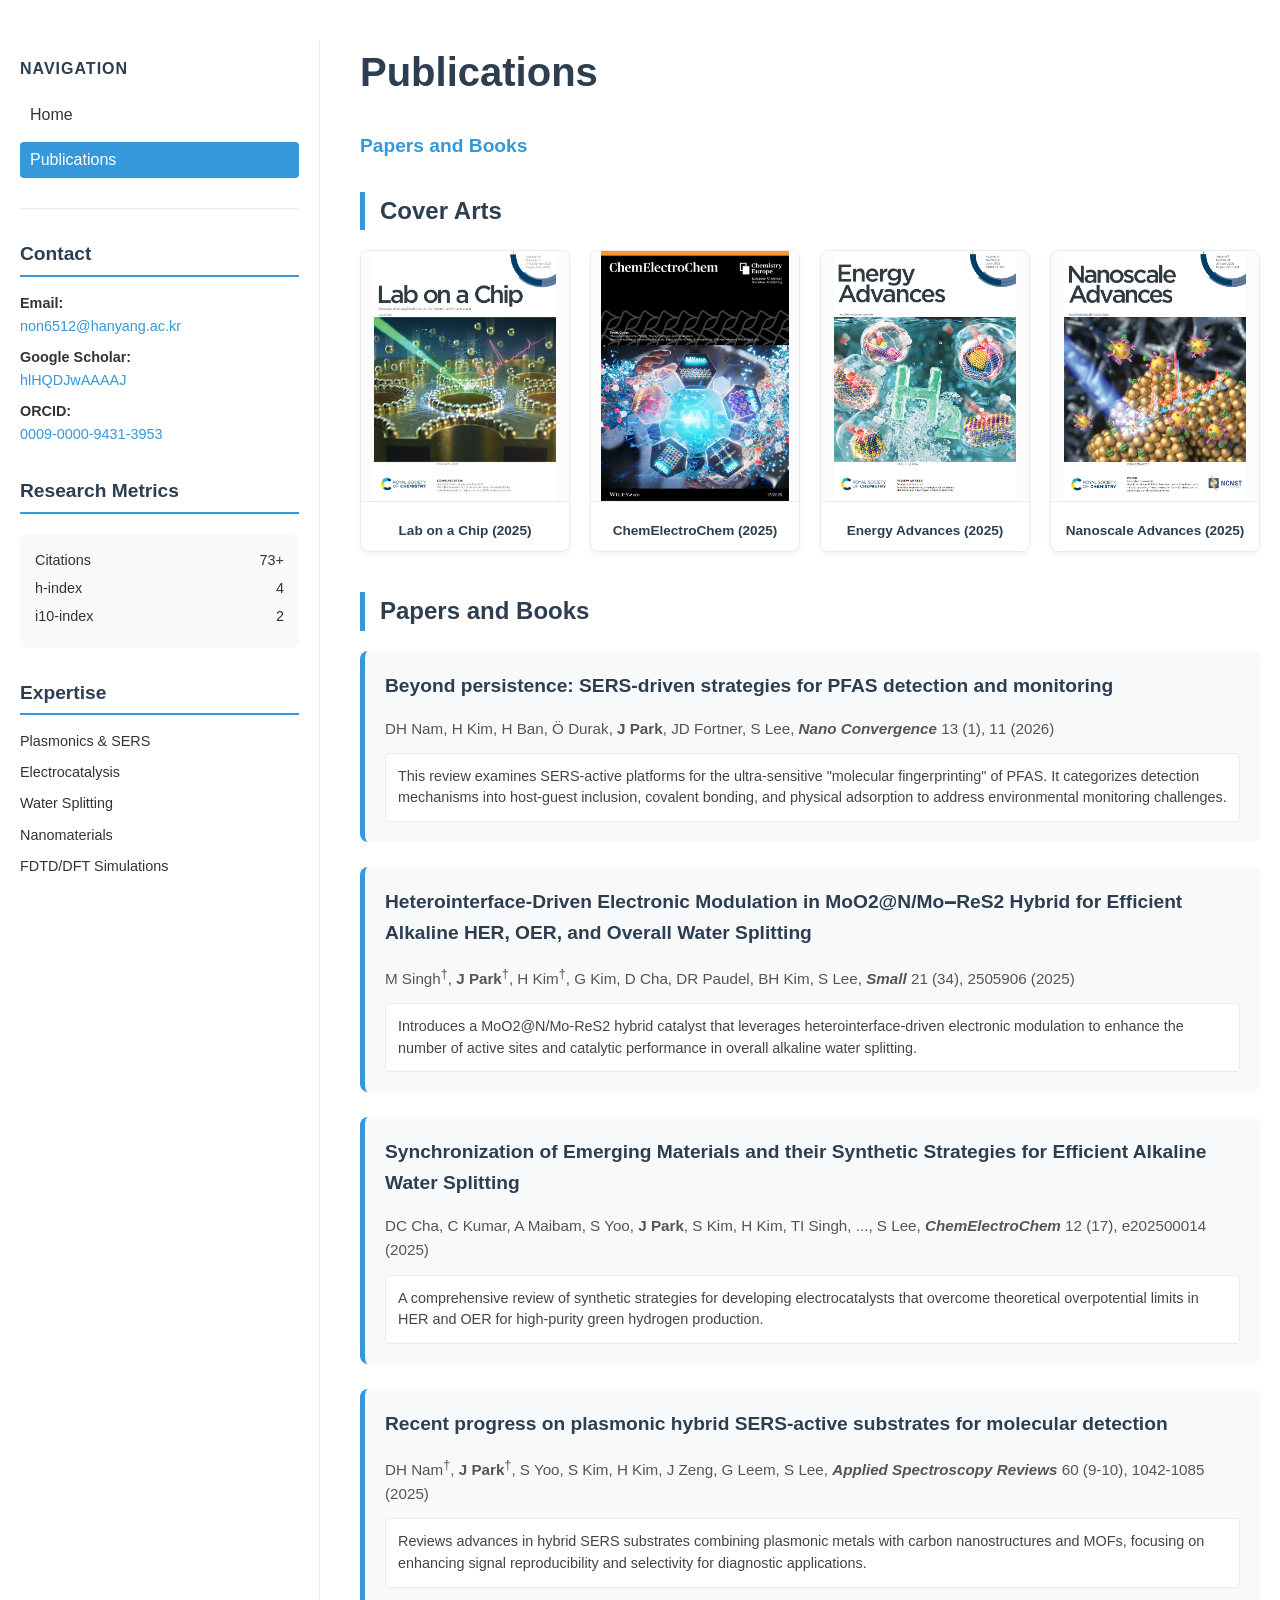
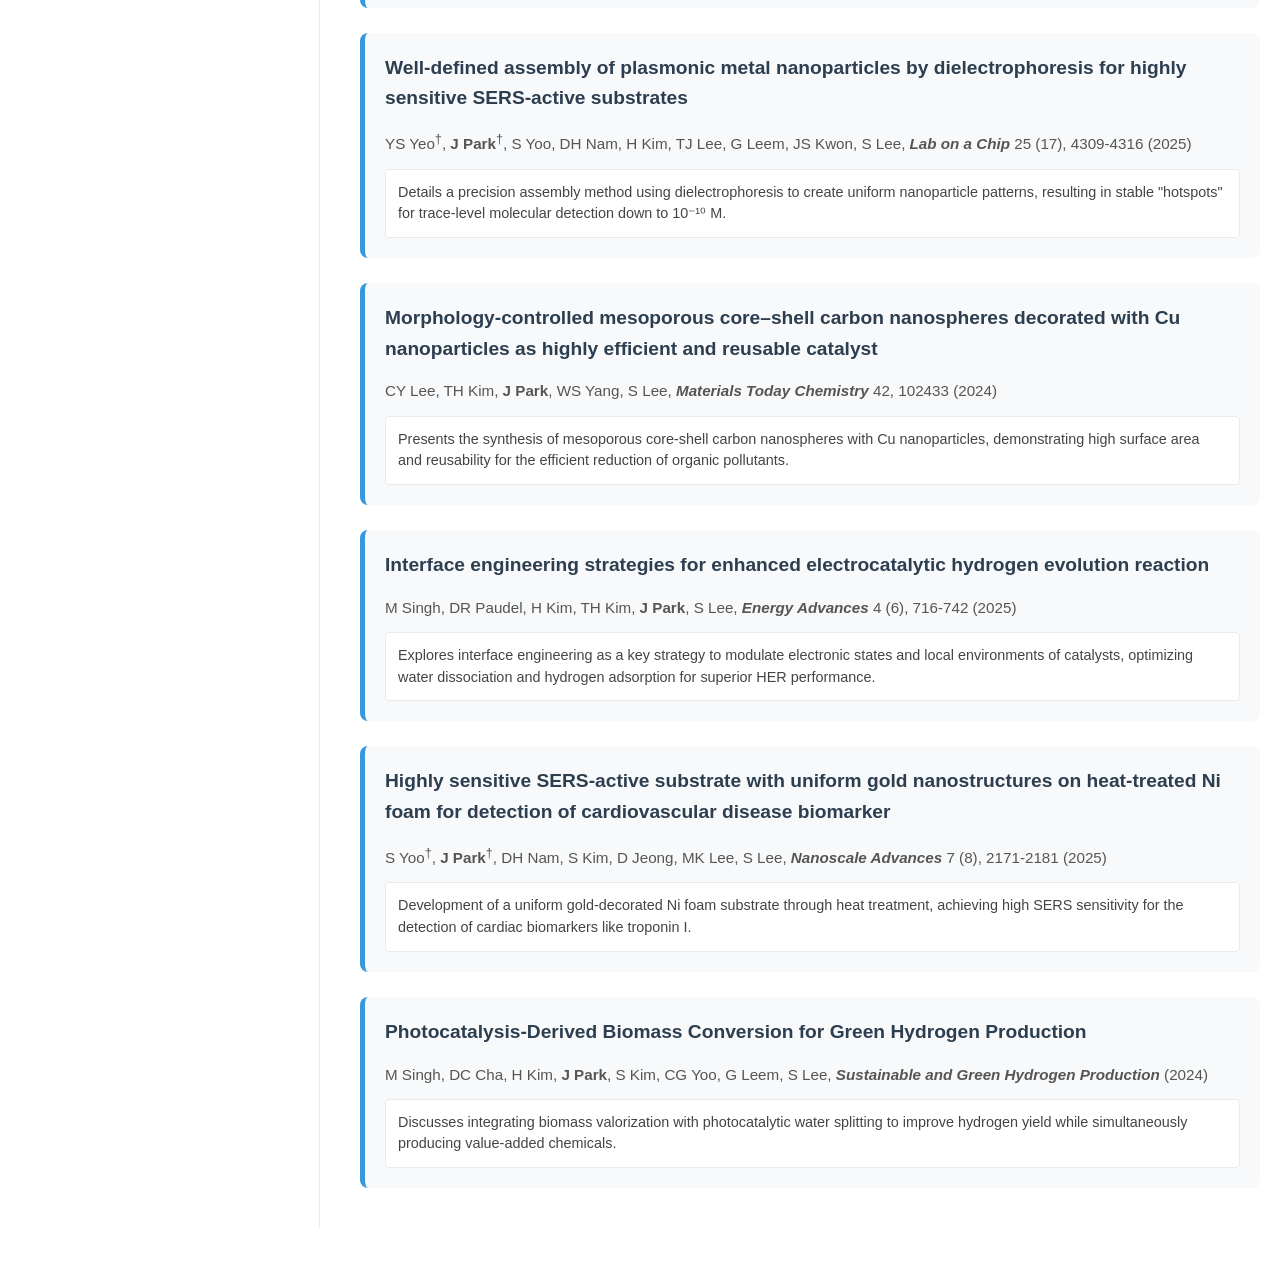
==== publications.html @ aabcbcde "Update CV: Responsive layout and academic profile buttons" ====
<!DOCTYPE html>
<html lang="en">
<head>
    <meta charset="UTF-8">
    <meta name="viewport" content="width=device-width, initial-scale=1.0">
    <title>Publications | Jaejun Park</title>
    <link rel="stylesheet" href="style.css">
</head>
<body>
    <div class="container" style="max-width: 100%; height: auto; overflow: visible;">
        <!-- Sidebar -->
        <aside class="sidebar">
            <nav class="nav-menu">
                <h3>Navigation</h3>
                <ul>
                    <li><a href="./index.html">Home</a></li>
                    <li><a href="./publications.html" class="active">Publications</a></li>
                </ul>
            </nav>

            <div class="contact-info">
                <h3>Contact</h3>
                <p><strong>Email:</strong><br><a href="mailto:non6512@hanyang.ac.kr">non6512@hanyang.ac.kr</a></p>
                <p><strong>Google Scholar:</strong><br><a href="https://scholar.google.com/citations?user=hlHQDJwAAAAJ" target="_blank">hlHQDJwAAAAJ</a></p>
                <p><strong>ORCID:</strong><br><a href="https://orcid.org/0009-0000-9431-3953" target="_blank">0009-0000-9431-3953</a></p>
            </div>

            <div class="contact-info">
                <h3>Research Metrics</h3>
                <div class="metrics">
                    <div class="metric-item"><span>Citations</span> <span>73+</span></div>
                    <div class="metric-item"><span>h-index</span> <span>4</span></div>
                    <div class="metric-item"><span>i10-index</span> <span>2</span></div>
                </div>
            </div>

            <div class="contact-info">
                <h3>Expertise</h3>
                <p>Plasmonics & SERS</p>
                <p>Electrocatalysis</p>
                <p>Water Splitting</p>
                <p>Nanomaterials</p>
                <p>FDTD/DFT Simulations</p>
            </div>
        </aside>

        <!-- Main Content -->
        <main class="main-content">
            <header>
                <h1>Publications</h1>
                <p class="subtitle">Papers and Books</p>
            </header>

            <section class="section">
                <h2>Cover Arts</h2>
                <div class="publication-gallery">
                    <div class="gallery-item">
                        <img src="images/LoC.png" alt="Lab on a Chip Cover">
                        <p>Lab on a Chip (2025)</p>
                    </div>
                    <div class="gallery-item">
                        <img src="images/CEC.png" alt="ChemElectroChem Cover">
                        <p>ChemElectroChem (2025)</p>
                    </div>
                    <div class="gallery-item">
                        <img src="images/EA.png" alt="Energy Advances Cover">
                        <p>Energy Advances (2025)</p>
                    </div>
                    <div class="gallery-item">
                        <img src="images/NA.png" alt="Nanoscale Advances Cover">
                        <p>Nanoscale Advances (2025)</p>
                    </div>
                </div>
            </section>

            <section class="section">
                <h2>Papers and Books</h2>
                <div class="publication-item">
                    <h3><a href="https://doi.org/10.1186/s40580-026-00538-0" target="_blank">Beyond persistence: SERS-driven strategies for PFAS detection and monitoring</a></h3>
                    <p class="pub-meta">DH Nam, H Kim, H Ban, Ö Durak, <strong>J Park</strong>, JD Fortner, S Lee, <strong><em>Nano Convergence</em></strong> 13 (1), 11 (2026)</p>
                    <div class="pub-summary">
                        This review examines SERS-active platforms for the ultra-sensitive "molecular fingerprinting" of PFAS. It categorizes detection mechanisms into host-guest inclusion, covalent bonding, and physical adsorption to address environmental monitoring challenges.
                    </div>
                </div>

                <div class="publication-item">
                    <h3><a href="https://doi.org/10.1002/smll.202505906" target="_blank">Heterointerface‐Driven Electronic Modulation in MoO2@N/Mo‒ReS2 Hybrid for Efficient Alkaline HER, OER, and Overall Water Splitting</a></h3>
                    <p class="pub-meta">M Singh<sup>†</sup>, <strong>J Park</strong><sup>†</sup>, H Kim<sup>†</sup>, G Kim, D Cha, DR Paudel, BH Kim, S Lee, <strong><em>Small</em></strong> 21 (34), 2505906 (2025)</p>
                    <div class="pub-summary">
                        Introduces a MoO2@N/Mo-ReS2 hybrid catalyst that leverages heterointerface-driven electronic modulation to enhance the number of active sites and catalytic performance in overall alkaline water splitting.
                    </div>
                </div>

                <div class="publication-item">
                    <h3><a href="https://doi.org/10.1002/celc.202500014" target="_blank">Synchronization of Emerging Materials and their Synthetic Strategies for Efficient Alkaline Water Splitting</a></h3>
                    <p class="pub-meta">DC Cha, C Kumar, A Maibam, S Yoo, <strong>J Park</strong>, S Kim, H Kim, TI Singh, ..., S Lee, <strong><em>ChemElectroChem</em></strong> 12 (17), e202500014 (2025)</p>
                    <div class="pub-summary">
                        A comprehensive review of synthetic strategies for developing electrocatalysts that overcome theoretical overpotential limits in HER and OER for high-purity green hydrogen production.
                    </div>
                </div>

                <div class="publication-item">
                    <h3><a href="https://doi.org/10.1080/05704928.2025.2502677" target="_blank">Recent progress on plasmonic hybrid SERS-active substrates for molecular detection</a></h3>
                    <p class="pub-meta">DH Nam<sup>†</sup>, <strong>J Park</strong><sup>†</sup>, S Yoo, S Kim, H Kim, J Zeng, G Leem, S Lee, <strong><em>Applied Spectroscopy Reviews</em></strong> 60 (9-10), 1042-1085 (2025)</p>
                    <div class="pub-summary">
                        Reviews advances in hybrid SERS substrates combining plasmonic metals with carbon nanostructures and MOFs, focusing on enhancing signal reproducibility and selectivity for diagnostic applications.
                    </div>
                </div>

                <div class="publication-item">
                    <h3><a href="https://doi.org/10.1039/D5LC00238A" target="_blank">Well-defined assembly of plasmonic metal nanoparticles by dielectrophoresis for highly sensitive SERS-active substrates</a></h3>
                    <p class="pub-meta">YS Yeo<sup>†</sup>, <strong>J Park</strong><sup>†</sup>, S Yoo, DH Nam, H Kim, TJ Lee, G Leem, JS Kwon, S Lee, <strong><em>Lab on a Chip</em></strong> 25 (17), 4309-4316 (2025)</p>
                    <div class="pub-summary">
                        Details a precision assembly method using dielectrophoresis to create uniform nanoparticle patterns, resulting in stable "hotspots" for trace-level molecular detection down to 10⁻¹⁰ M.
                    </div>
                </div>

                <div class="publication-item">
                    <h3><a href="https://doi.org/10.1016/j.mtchem.2024.102433" target="_blank">Morphology-controlled mesoporous core–shell carbon nanospheres decorated with Cu nanoparticles as highly efficient and reusable catalyst</a></h3>
                    <p class="pub-meta">CY Lee, TH Kim, <strong>J Park</strong>, WS Yang, S Lee, <strong><em>Materials Today Chemistry</em></strong> 42, 102433 (2024)</p>
                    <div class="pub-summary">
                        Presents the synthesis of mesoporous core-shell carbon nanospheres with Cu nanoparticles, demonstrating high surface area and reusability for the efficient reduction of organic pollutants.
                    </div>
                </div>

                <div class="publication-item">
                    <h3><a href="https://doi.org/10.1039/D5YA00022J" target="_blank">Interface engineering strategies for enhanced electrocatalytic hydrogen evolution reaction</a></h3>
                    <p class="pub-meta">M Singh, DR Paudel, H Kim, TH Kim, <strong>J Park</strong>, S Lee, <strong><em>Energy Advances</em></strong> 4 (6), 716-742 (2025)</p>
                    <div class="pub-summary">
                        Explores interface engineering as a key strategy to modulate electronic states and local environments of catalysts, optimizing water dissociation and hydrogen adsorption for superior HER performance.
                    </div>
                </div>

                <div class="publication-item">
                    <h3><a href="https://doi.org/10.1039/D5NA00052A" target="_blank">Highly sensitive SERS-active substrate with uniform gold nanostructures on heat-treated Ni foam for detection of cardiovascular disease biomarker</a></h3>
                    <p class="pub-meta">S Yoo<sup>†</sup>, <strong>J Park</strong><sup>†</sup>, DH Nam, S Kim, D Jeong, MK Lee, S Lee, <strong><em>Nanoscale Advances</em></strong> 7 (8), 2171-2181 (2025)</p>
                    <div class="pub-summary">
                        Development of a uniform gold-decorated Ni foam substrate through heat treatment, achieving high SERS sensitivity for the detection of cardiac biomarkers like troponin I.
                    </div>
                </div>

                <div class="publication-item">
                    <h3><a href="https://pubs.acs.org/doi/10.1021/bk-2024-1468.ch003" target="_blank">Photocatalysis-Derived Biomass Conversion for Green Hydrogen Production</a></h3>
                    <p class="pub-meta">M Singh, DC Cha, H Kim, <strong>J Park</strong>, S Kim, CG Yoo, G Leem, S Lee, <strong><em>Sustainable and Green Hydrogen Production</em></strong> (2024)</p>
                    <div class="pub-summary">
                        Discusses integrating biomass valorization with photocatalytic water splitting to improve hydrogen yield while simultaneously producing value-added chemicals.
                    </div>
                </div>
            </section>
        </main>
    </div>
</body>
</html>
---- style.css ----
:root {
    --primary-color: #2c3e50;
    --accent-color: #3498db;
    --text-color: #333;
    --light-bg: #f8f9fa;
    --border-color: #e9ecef;
}

body {
    font-family: 'Segoe UI', Tahoma, Geneva, Verdana, sans-serif;
    line-height: 1.6;
    color: var(--text-color);
    margin: 0;
    padding: 0;
    background-color: #fff;
}

.container {
    max-width: 100%;
    height: auto;
    overflow: visible;
    margin: 0 auto;
    padding: 40px 20px;
    display: grid;
    grid-template-columns: 300px 1fr;
    gap: 40px;
}

/* Academic Profile Buttons */
.profile-buttons {
    display: flex;
    gap: 15px;
    margin: 20px 0;
    flex-wrap: wrap;
}

.profile-btn {
    display: inline-flex;
    align-items: center;
    padding: 10px 20px;
    border-radius: 5px;
    text-decoration: none;
    font-weight: 600;
    font-size: 0.95rem;
    transition: all 0.3s ease;
    border: 1px solid var(--border-color);
}

.profile-btn.scholar {
    background-color: #4285f4;
    color: white;
    border: none;
}

.profile-btn.orcid {
    background-color: #a6ce39;
    color: white;
    border: none;
}

.profile-btn.researchgate {
    background-color: #00ccbb;
    color: white;
    border: none;
}

.profile-btn:hover {
    transform: translateY(-2px);
    box-shadow: 0 4px 8px rgba(0,0,0,0.1);
    opacity: 0.9;
}

/* Sidebar */
.sidebar {
    border-right: 1px solid var(--border-color);
    padding-right: 20px;
}

.profile-pic {
    width: 200px;
    height: 200px;
    background-color: var(--light-bg);
    border-radius: 50%;
    margin: 0 auto 20px;
    display: flex;
    align-items: center;
    justify-content: center;
    border: 3px solid var(--accent-color);
    color: #ccc;
    font-size: 14px;
    overflow: hidden;
}

.profile-pic img {
    width: 100%;
    height: 100%;
    object-fit: cover;
}

.contact-info {
    margin-bottom: 30px;
}

.contact-info h3 {
    font-size: 1.2rem;
    color: var(--primary-color);
    border-bottom: 2px solid var(--accent-color);
    padding-bottom: 5px;
    margin-bottom: 15px;
}

.contact-info p {
    font-size: 0.9rem;
    margin: 8px 0;
    word-break: break-all;
}

.contact-info a {
    color: var(--accent-color);
    text-decoration: none;
}

.contact-info a:hover {
    text-decoration: underline;
}

.metrics {
    background: var(--light-bg);
    padding: 15px;
    border-radius: 8px;
    margin-top: 20px;
}

.metrics h4 {
    margin: 0 0 10px;
    font-size: 1rem;
}

.metric-item {
    display: flex;
    justify-content: space-between;
    margin-bottom: 5px;
    font-size: 0.9rem;
}

/* Main Content */
.main-content h1 {
    font-size: 2.5rem;
    color: var(--primary-color);
    margin-top: 0;
}

.subtitle {
    font-size: 1.2rem;
    color: var(--accent-color);
    font-weight: 600;
    margin-bottom: 30px;
}

.section {
    margin-bottom: 40px;
}

.section h2 {
    font-size: 1.5rem;
    color: var(--primary-color);
    border-left: 5px solid var(--accent-color);
    padding-left: 15px;
    margin-bottom: 20px;
}

.entry {
    margin-bottom: 20px;
}

.entry-header {
    display: flex;
    justify-content: space-between;
    font-weight: 600;
}

.entry-sub {
    font-style: italic;
    color: #666;
    margin-bottom: 5px;
}

.publications ol {
    padding-left: 20px;
}

.publications li {
    margin-bottom: 15px;
}

.paper-title {
    font-weight: 600;
    display: block;
}

.paper-meta {
    font-size: 0.9rem;
    color: #666;
}

/* Navigation Menu */
.nav-menu {
    margin-bottom: 30px;
    border-bottom: 1px solid var(--border-color);
    padding-bottom: 20px;
}

.nav-menu h3 {
    font-size: 1rem;
    color: var(--primary-color);
    text-transform: uppercase;
    letter-spacing: 1px;
    margin-bottom: 15px;
}

.nav-menu ul {
    list-style: none;
    padding: 0;
    margin: 0;
}

.nav-menu li {
    margin-bottom: 10px;
}

.nav-menu a {
    text-decoration: none;
    color: var(--text-color);
    font-weight: 500;
    display: block;
    padding: 5px 10px;
    border-radius: 4px;
    transition: background 0.3s;
}

.nav-menu a:hover, .nav-menu a.active {
    background: var(--accent-color);
    color: #fff;
}

/* Publication Details */
.publication-item {
    background: var(--light-bg);
    padding: 20px;
    border-radius: 8px;
    margin-bottom: 25px;
    border-left: 5px solid var(--accent-color);
}

.publication-item h3 {
    margin: 0 0 10px;
    font-size: 1.2rem;
}

.publication-item a {
    color: var(--primary-color);
    text-decoration: none;
}

.publication-item a:hover {
    color: var(--accent-color);
    text-decoration: underline;
}

.pub-meta {
    font-size: 0.95rem;
    color: #555;
    margin-bottom: 12px;
}

.pub-summary {
    font-size: 0.9rem;
    color: #444;
    line-height: 1.5;
    background: #fff;
    padding: 12px;
    border-radius: 4px;
    border: 1px solid var(--border-color);
}

/* Publication Gallery */
.publication-gallery {
    display: grid;
    grid-template-columns: repeat(auto-fit, minmax(200px, 1fr));
    gap: 20px;
    margin-bottom: 40px;
}

.gallery-item {
    background: #fff;
    border: 1px solid var(--border-color);
    border-radius: 8px;
    overflow: hidden;
    box-shadow: 0 2px 5px rgba(0,0,0,0.05);
    transition: transform 0.3s;
}

.gallery-item:hover {
    transform: translateY(-5px);
}

.gallery-item img {
    width: 100%;
    height: 250px;
    object-fit: contain;
    background: #fcfcfc;
    border-bottom: 1px solid var(--border-color);
}

.gallery-item p {
    padding: 10px;
    margin: 0;
    font-size: 0.85rem;
    text-align: center;
    font-weight: 600;
    color: var(--primary-color);
}

/* Refined Publication Entry for Home */
.pub-entry {
    margin-bottom: 25px;
    padding-bottom: 15px;
    border-bottom: 1px border var(--light-bg);
}

.pub-title {
    font-weight: 700;
    color: var(--primary-color);
    display: block;
    margin-bottom: 5px;
    font-size: 1.05rem;
}

.pub-authors {
    font-size: 0.95rem;
    color: #555;
    margin-bottom: 3px;
    display: block;
}

.pub-journal {
    font-size: 0.9rem;
    color: var(--accent-color);
    font-style: italic;
}

@media (max-width: 768px) {
    .container {
        grid-template-columns: 1fr;
    }
    .sidebar {
        border-right: none;
        padding-right: 0;
    }
}
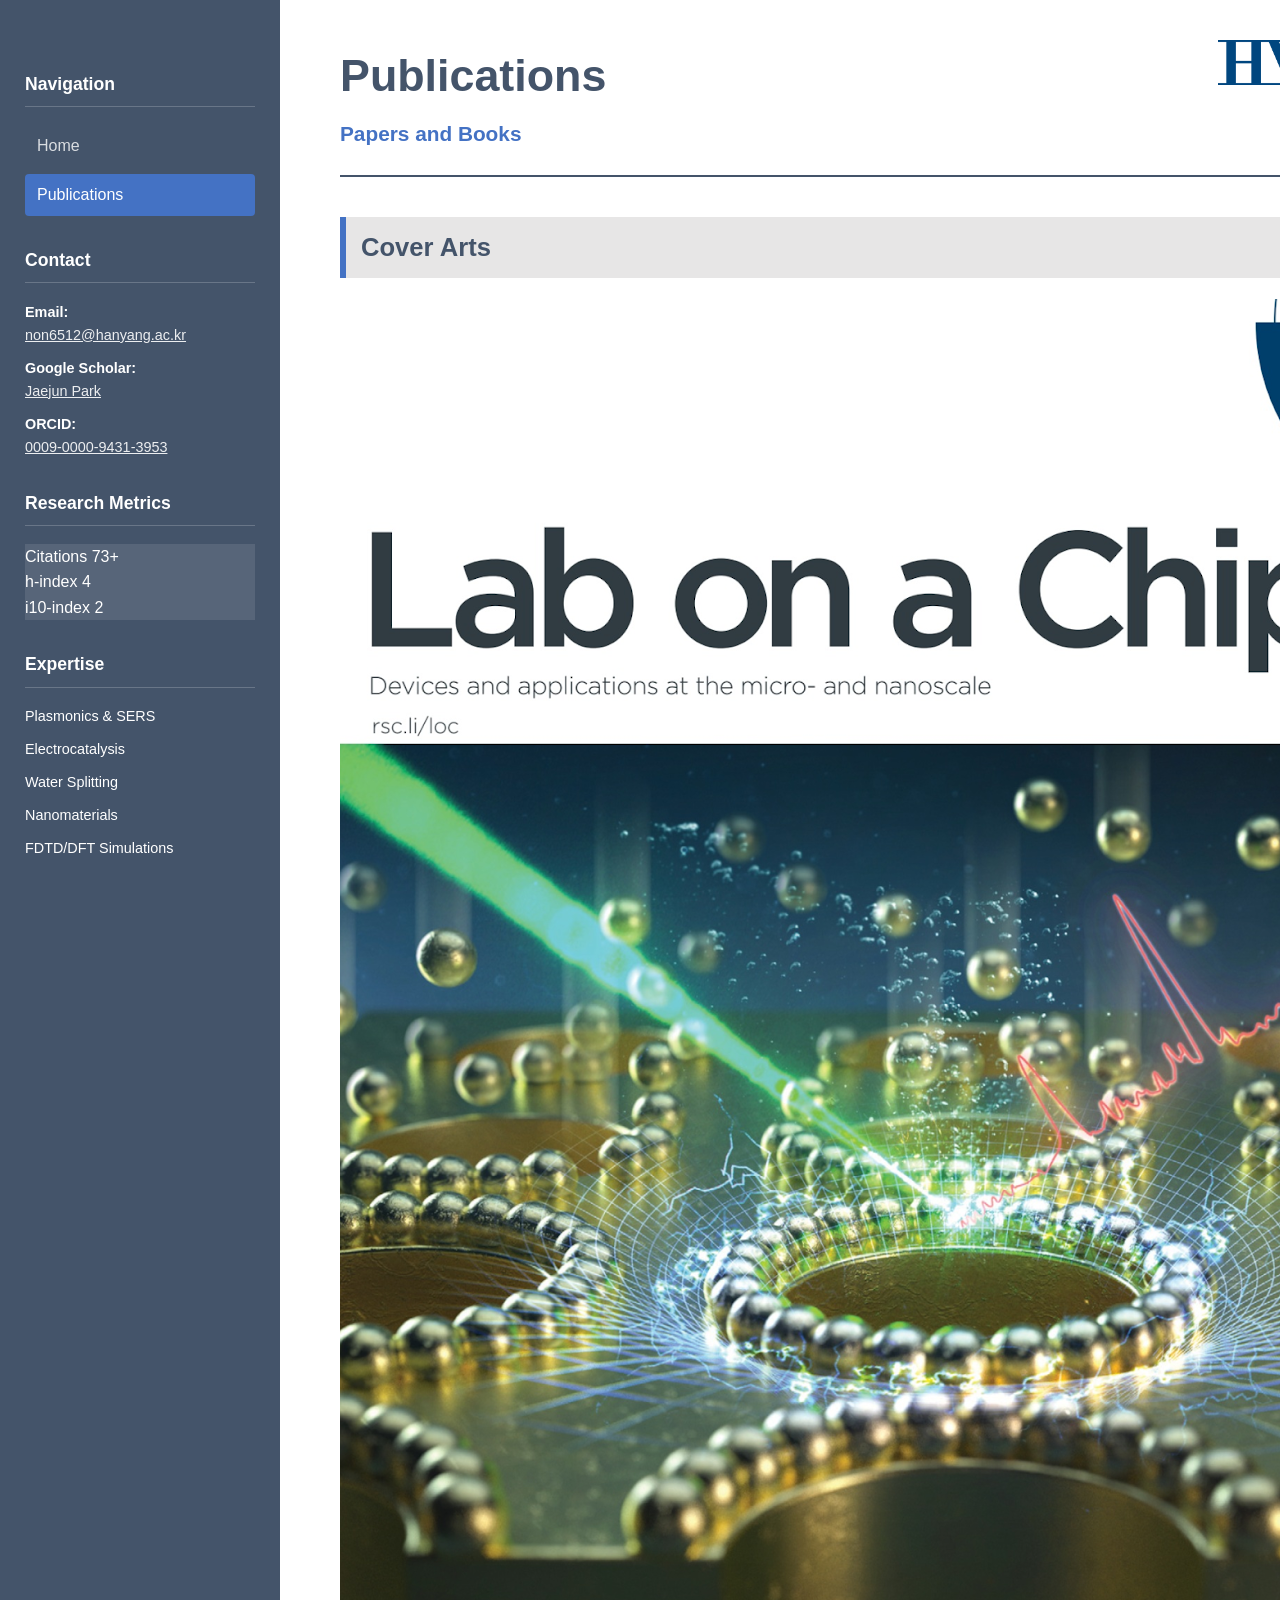
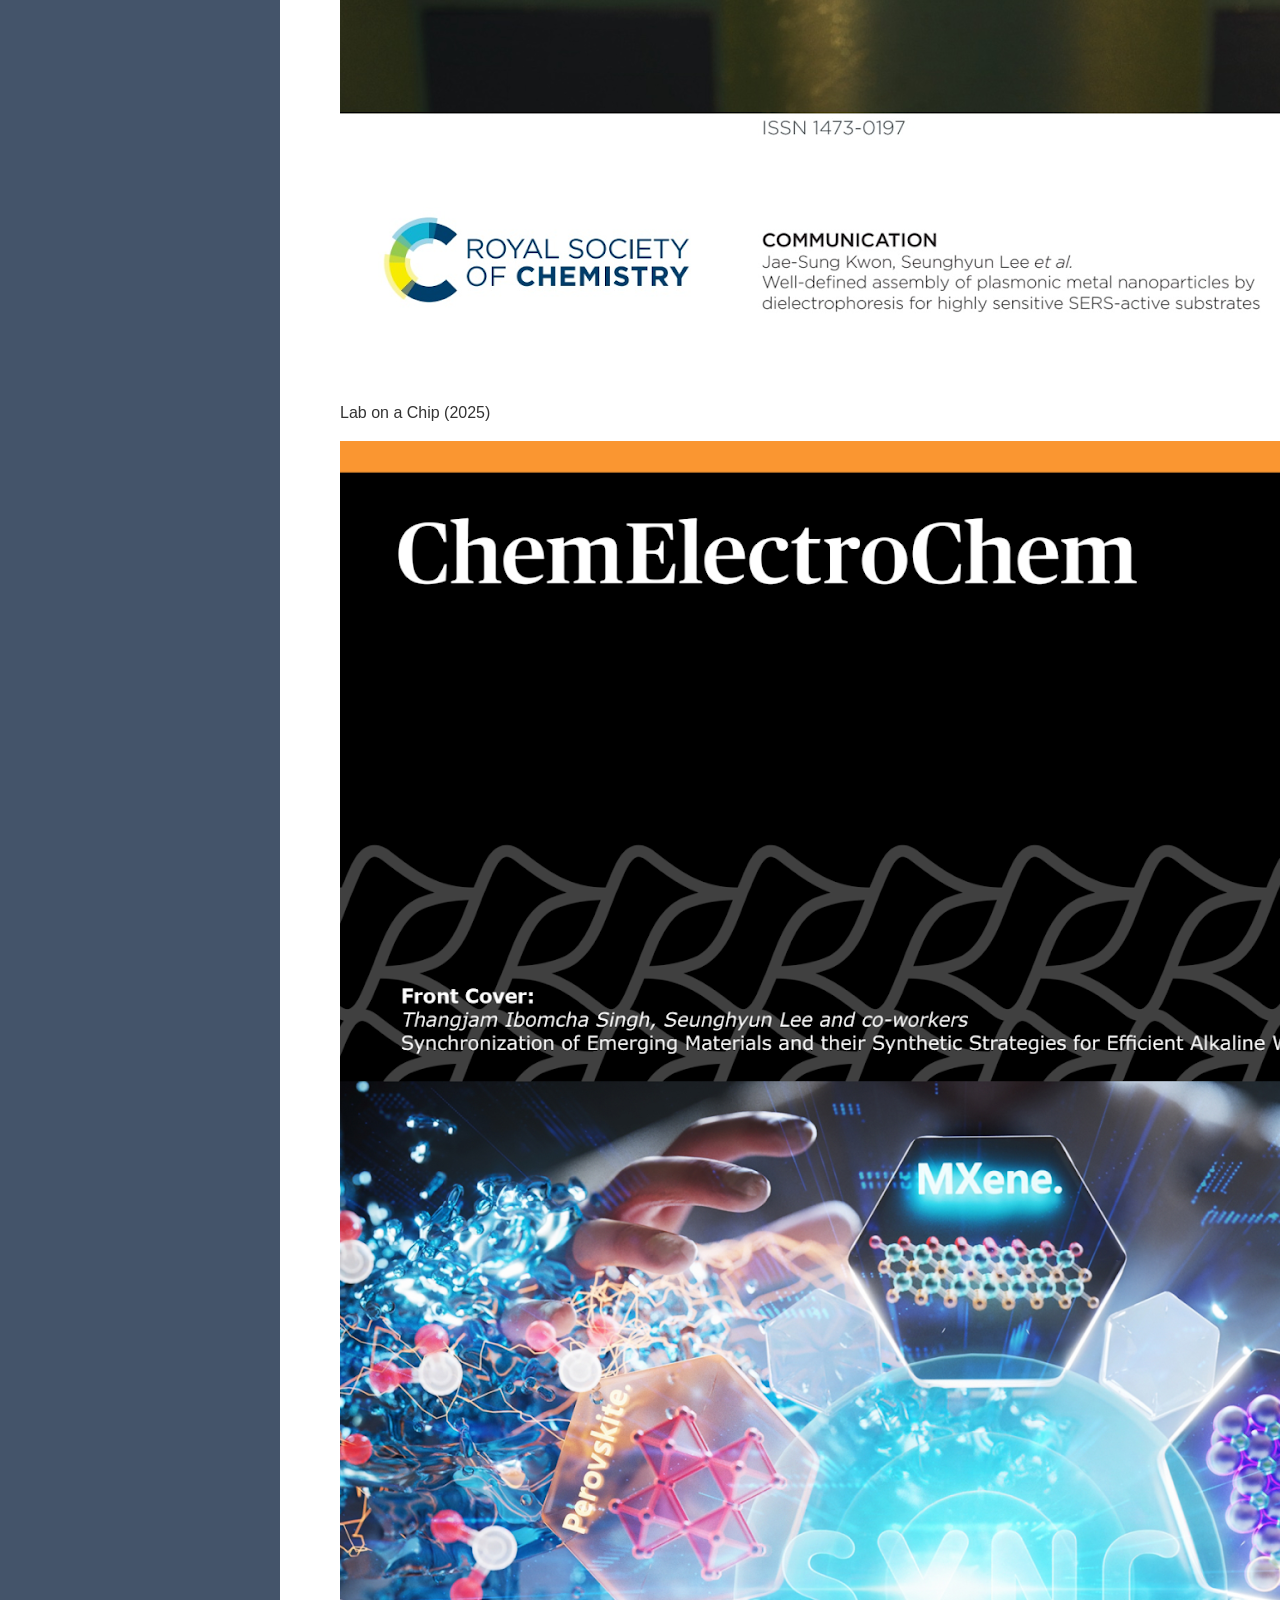
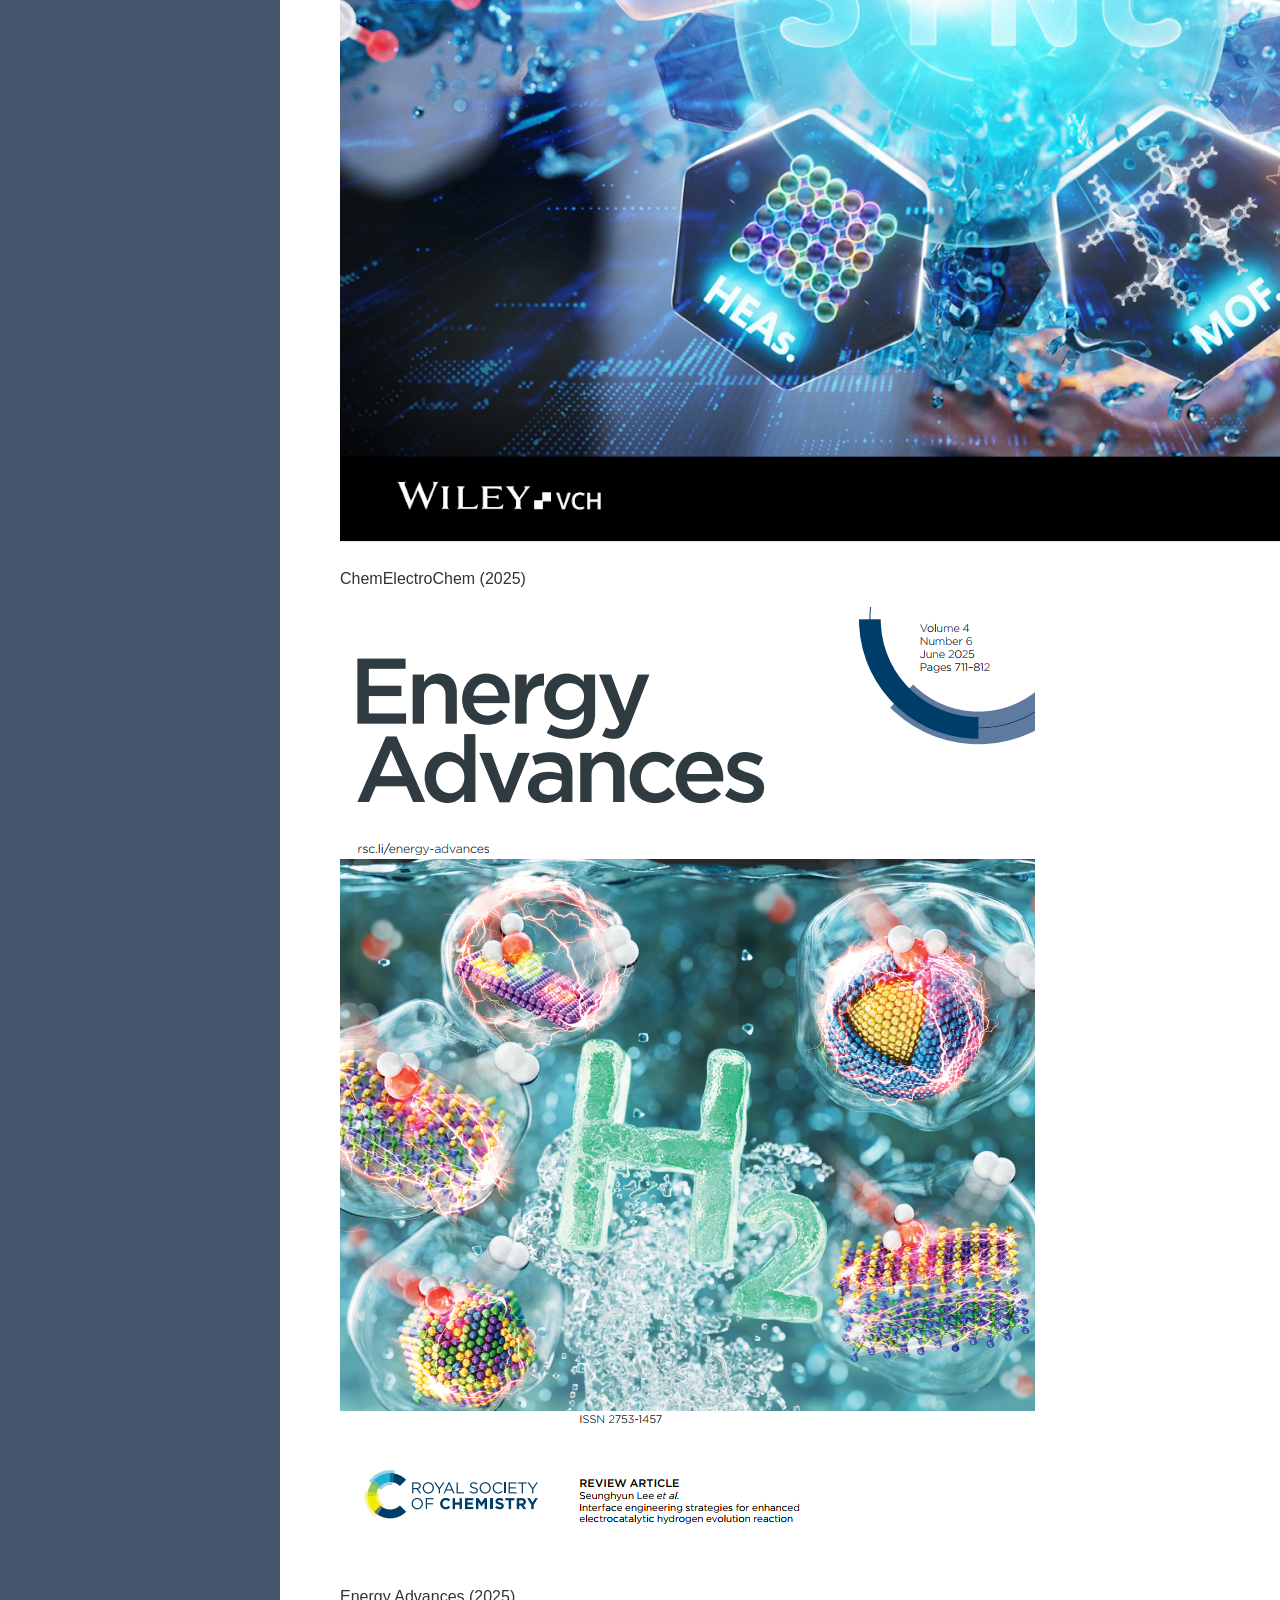
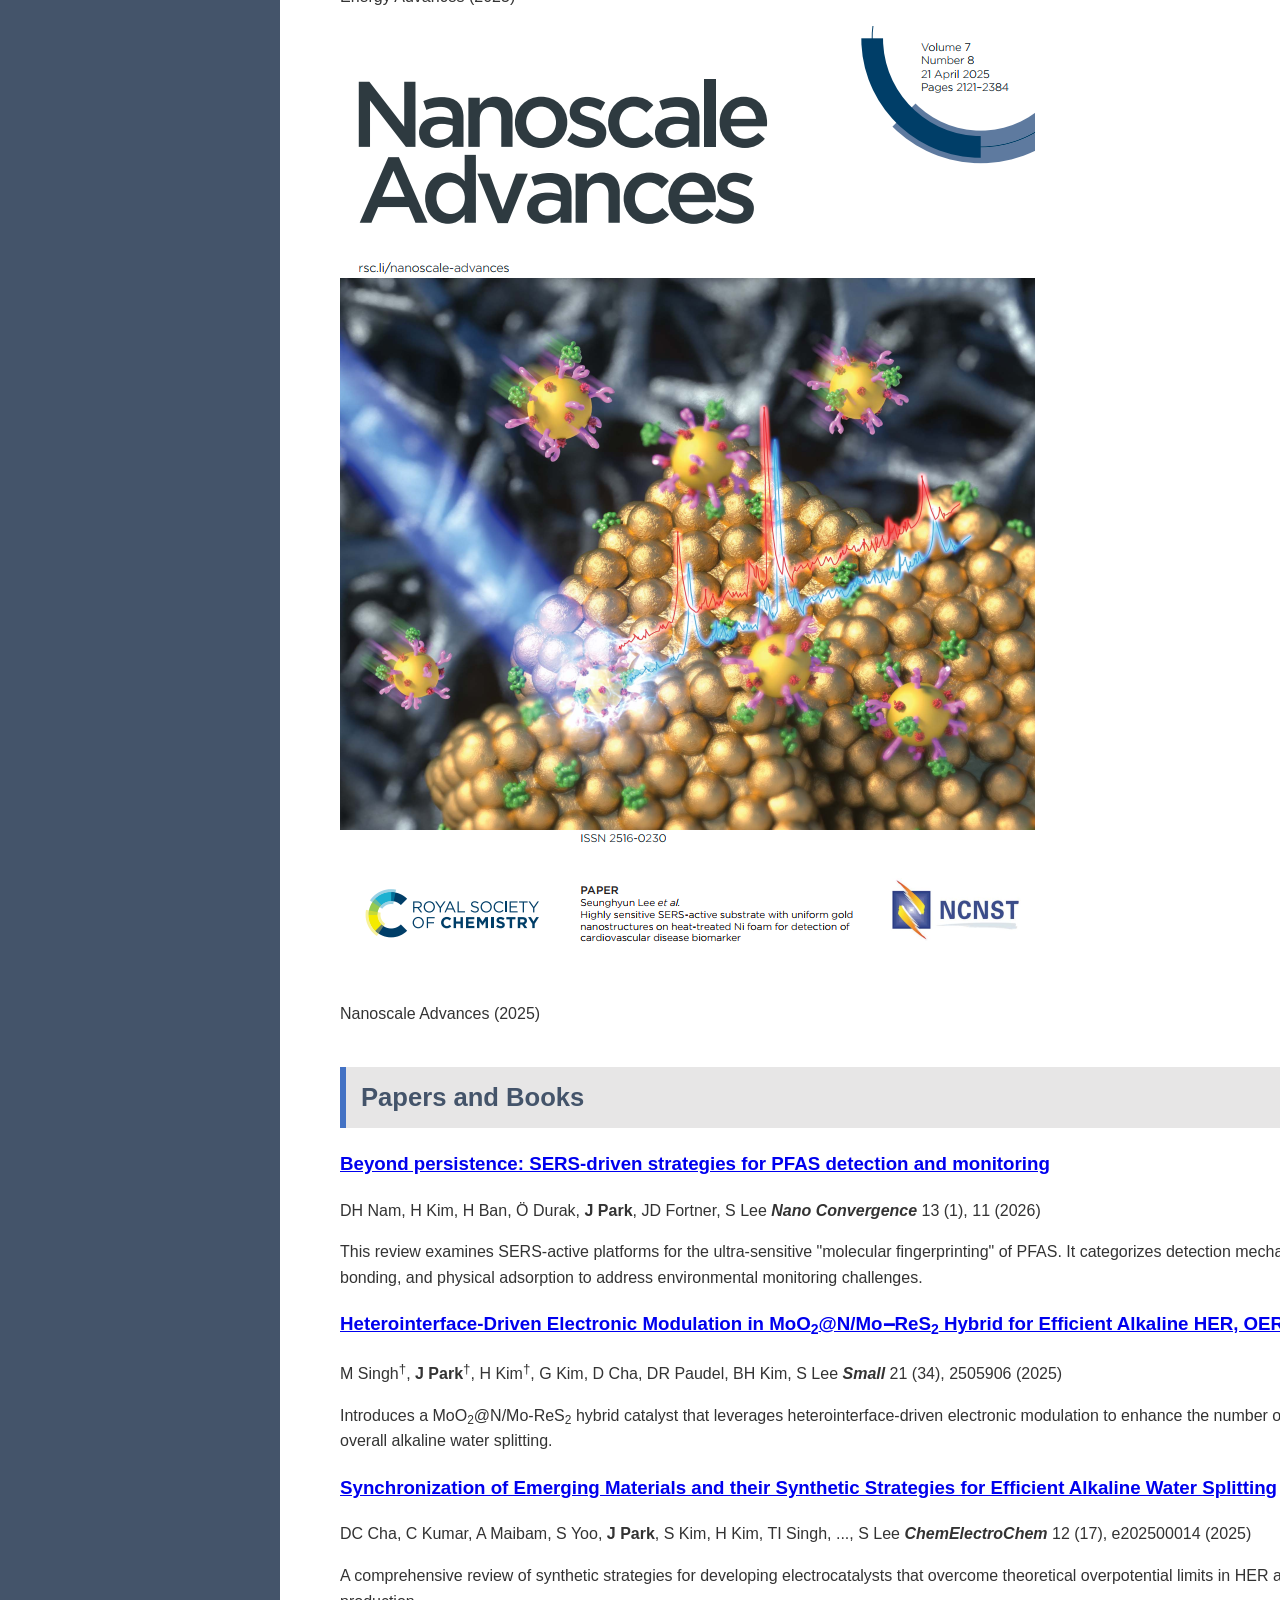
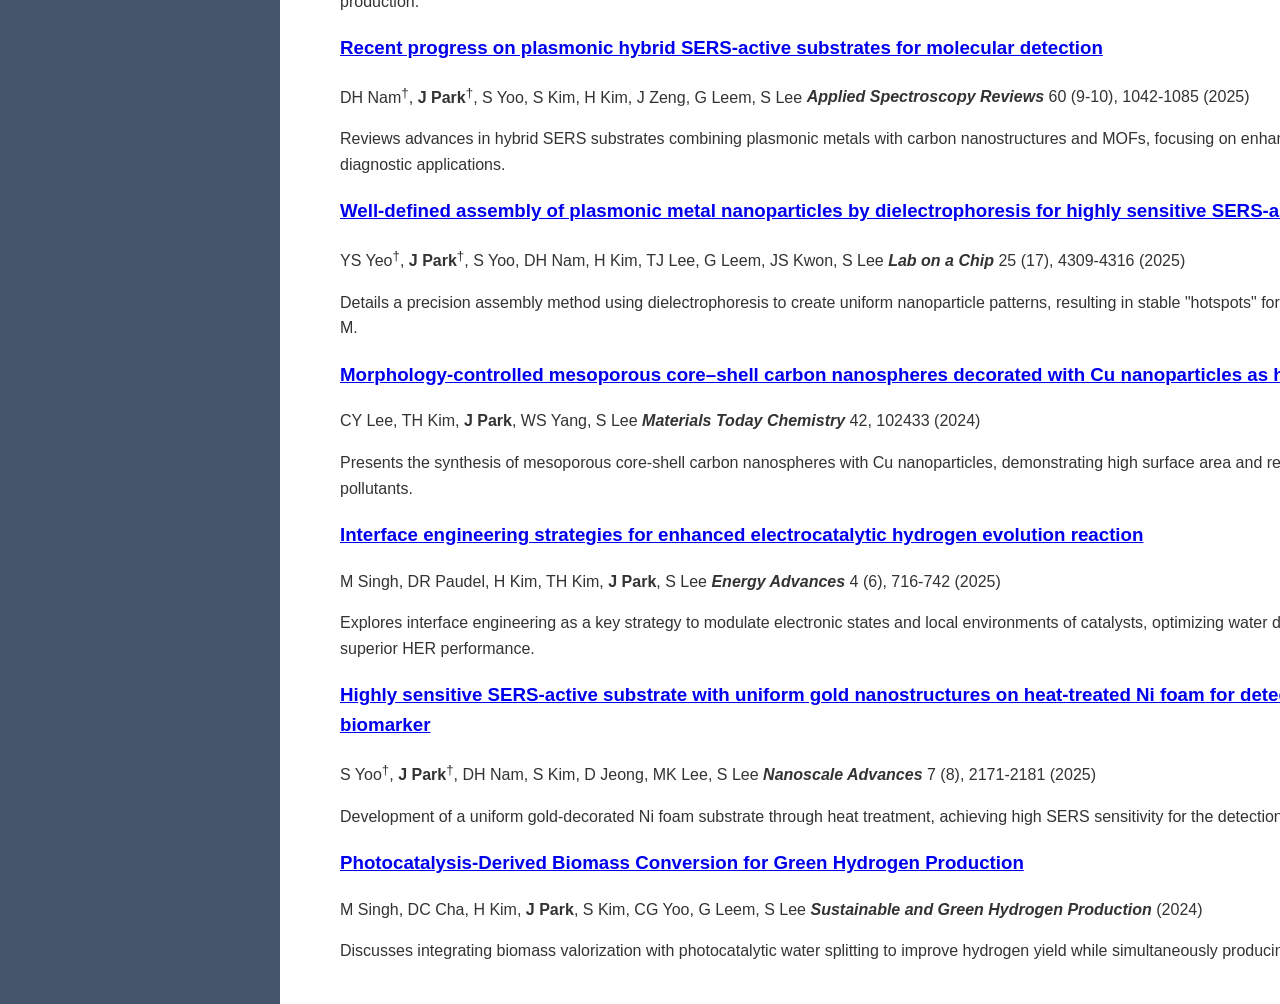
==== commit 5e4c03e1: "Finalized Optimized CV: Theme integration, formula fixes, and layout refinements" ====
--- a/publications.html
+++ b/publications.html
@@ -5,9 +5,23 @@
     <meta name="viewport" content="width=device-width, initial-scale=1.0">
     <title>Publications | Jaejun Park</title>
     <link rel="stylesheet" href="style.css">
+    <style>
+        /* Full-page embedding optimization */
+        body, html {
+            margin: 0;
+            padding: 0;
+            width: 100%;
+            height: 100%;
+        }
+        .container {
+            max-width: 100% !important;
+            width: 100%;
+            box-sizing: border-box;
+        }
+    </style>
 </head>
 <body>
-    <div class="container" style="max-width: 100%; height: auto; overflow: visible;">
+    <div class="container">
         <!-- Sidebar -->
         <aside class="sidebar">
             <nav class="nav-menu">
@@ -21,7 +35,7 @@
             <div class="contact-info">
                 <h3>Contact</h3>
                 <p><strong>Email:</strong><br><a href="mailto:non6512@hanyang.ac.kr">non6512@hanyang.ac.kr</a></p>
-                <p><strong>Google Scholar:</strong><br><a href="https://scholar.google.com/citations?user=hlHQDJwAAAAJ" target="_blank">hlHQDJwAAAAJ</a></p>
+                <p><strong>Google Scholar:</strong><br><a href="https://scholar.google.com/citations?user=hlHQDJwAAAAJ" target="_blank">Jaejun Park</a></p>
                 <p><strong>ORCID:</strong><br><a href="https://orcid.org/0009-0000-9431-3953" target="_blank">0009-0000-9431-3953</a></p>
             </div>
 
@@ -47,6 +61,10 @@
         <!-- Main Content -->
         <main class="main-content">
             <header>
+                <div class="lab-logos">
+                    <img src="images/logo_hyu.png" alt="Hanyang University Logo">
+                    <img src="images/logo_phnl.png" alt="PHNL Lab Logo">
+                </div>
                 <h1>Publications</h1>
                 <p class="subtitle">Papers and Books</p>
             </header>
@@ -77,23 +95,32 @@
                 <h2>Papers and Books</h2>
                 <div class="publication-item">
                     <h3><a href="https://doi.org/10.1186/s40580-026-00538-0" target="_blank">Beyond persistence: SERS-driven strategies for PFAS detection and monitoring</a></h3>
-                    <p class="pub-meta">DH Nam, H Kim, H Ban, Ö Durak, <strong>J Park</strong>, JD Fortner, S Lee, <strong><em>Nano Convergence</em></strong> 13 (1), 11 (2026)</p>
+                    <p class="pub-meta">
+                        <span class="pub-authors">DH Nam, H Kim, H Ban, Ö Durak, <strong>J Park</strong>, JD Fortner, S Lee</span>
+                        <strong><em>Nano Convergence</em></strong> 13 (1), 11 (2026)
+                    </p>
                     <div class="pub-summary">
                         This review examines SERS-active platforms for the ultra-sensitive "molecular fingerprinting" of PFAS. It categorizes detection mechanisms into host-guest inclusion, covalent bonding, and physical adsorption to address environmental monitoring challenges.
                     </div>
                 </div>
 
                 <div class="publication-item">
-                    <h3><a href="https://doi.org/10.1002/smll.202505906" target="_blank">Heterointerface‐Driven Electronic Modulation in MoO2@N/Mo‒ReS2 Hybrid for Efficient Alkaline HER, OER, and Overall Water Splitting</a></h3>
-                    <p class="pub-meta">M Singh<sup>†</sup>, <strong>J Park</strong><sup>†</sup>, H Kim<sup>†</sup>, G Kim, D Cha, DR Paudel, BH Kim, S Lee, <strong><em>Small</em></strong> 21 (34), 2505906 (2025)</p>
+                    <h3><a href="https://doi.org/10.1002/smll.202505906" target="_blank">Heterointerface‐Driven Electronic Modulation in MoO<sub>2</sub>@N/Mo‒ReS<sub>2</sub> Hybrid for Efficient Alkaline HER, OER, and Overall Water Splitting</a></h3>
+                    <p class="pub-meta">
+                        <span class="pub-authors">M Singh<sup>†</sup>, <strong>J Park</strong><sup>†</sup>, H Kim<sup>†</sup>, G Kim, D Cha, DR Paudel, BH Kim, S Lee</span>
+                        <strong><em>Small</em></strong> 21 (34), 2505906 (2025)
+                    </p>
                     <div class="pub-summary">
-                        Introduces a MoO2@N/Mo-ReS2 hybrid catalyst that leverages heterointerface-driven electronic modulation to enhance the number of active sites and catalytic performance in overall alkaline water splitting.
+                        Introduces a MoO<sub>2</sub>@N/Mo-ReS<sub>2</sub> hybrid catalyst that leverages heterointerface-driven electronic modulation to enhance the number of active sites and catalytic performance in overall alkaline water splitting.
                     </div>
                 </div>
 
                 <div class="publication-item">
                     <h3><a href="https://doi.org/10.1002/celc.202500014" target="_blank">Synchronization of Emerging Materials and their Synthetic Strategies for Efficient Alkaline Water Splitting</a></h3>
-                    <p class="pub-meta">DC Cha, C Kumar, A Maibam, S Yoo, <strong>J Park</strong>, S Kim, H Kim, TI Singh, ..., S Lee, <strong><em>ChemElectroChem</em></strong> 12 (17), e202500014 (2025)</p>
+                    <p class="pub-meta">
+                        <span class="pub-authors">DC Cha, C Kumar, A Maibam, S Yoo, <strong>J Park</strong>, S Kim, H Kim, TI Singh, ..., S Lee</span>
+                        <strong><em>ChemElectroChem</em></strong> 12 (17), e202500014 (2025)
+                    </p>
                     <div class="pub-summary">
                         A comprehensive review of synthetic strategies for developing electrocatalysts that overcome theoretical overpotential limits in HER and OER for high-purity green hydrogen production.
                     </div>
@@ -101,7 +128,10 @@
 
                 <div class="publication-item">
                     <h3><a href="https://doi.org/10.1080/05704928.2025.2502677" target="_blank">Recent progress on plasmonic hybrid SERS-active substrates for molecular detection</a></h3>
-                    <p class="pub-meta">DH Nam<sup>†</sup>, <strong>J Park</strong><sup>†</sup>, S Yoo, S Kim, H Kim, J Zeng, G Leem, S Lee, <strong><em>Applied Spectroscopy Reviews</em></strong> 60 (9-10), 1042-1085 (2025)</p>
+                    <p class="pub-meta">
+                        <span class="pub-authors">DH Nam<sup>†</sup>, <strong>J Park</strong><sup>†</sup>, S Yoo, S Kim, H Kim, J Zeng, G Leem, S Lee</span>
+                        <strong><em>Applied Spectroscopy Reviews</em></strong> 60 (9-10), 1042-1085 (2025)
+                    </p>
                     <div class="pub-summary">
                         Reviews advances in hybrid SERS substrates combining plasmonic metals with carbon nanostructures and MOFs, focusing on enhancing signal reproducibility and selectivity for diagnostic applications.
                     </div>
@@ -109,7 +139,10 @@
 
                 <div class="publication-item">
                     <h3><a href="https://doi.org/10.1039/D5LC00238A" target="_blank">Well-defined assembly of plasmonic metal nanoparticles by dielectrophoresis for highly sensitive SERS-active substrates</a></h3>
-                    <p class="pub-meta">YS Yeo<sup>†</sup>, <strong>J Park</strong><sup>†</sup>, S Yoo, DH Nam, H Kim, TJ Lee, G Leem, JS Kwon, S Lee, <strong><em>Lab on a Chip</em></strong> 25 (17), 4309-4316 (2025)</p>
+                    <p class="pub-meta">
+                        <span class="pub-authors">YS Yeo<sup>†</sup>, <strong>J Park</strong><sup>†</sup>, S Yoo, DH Nam, H Kim, TJ Lee, G Leem, JS Kwon, S Lee</span>
+                        <strong><em>Lab on a Chip</em></strong> 25 (17), 4309-4316 (2025)
+                    </p>
                     <div class="pub-summary">
                         Details a precision assembly method using dielectrophoresis to create uniform nanoparticle patterns, resulting in stable "hotspots" for trace-level molecular detection down to 10⁻¹⁰ M.
                     </div>
@@ -117,7 +150,10 @@
 
                 <div class="publication-item">
                     <h3><a href="https://doi.org/10.1016/j.mtchem.2024.102433" target="_blank">Morphology-controlled mesoporous core–shell carbon nanospheres decorated with Cu nanoparticles as highly efficient and reusable catalyst</a></h3>
-                    <p class="pub-meta">CY Lee, TH Kim, <strong>J Park</strong>, WS Yang, S Lee, <strong><em>Materials Today Chemistry</em></strong> 42, 102433 (2024)</p>
+                    <p class="pub-meta">
+                        <span class="pub-authors">CY Lee, TH Kim, <strong>J Park</strong>, WS Yang, S Lee</span>
+                        <strong><em>Materials Today Chemistry</em></strong> 42, 102433 (2024)
+                    </p>
                     <div class="pub-summary">
                         Presents the synthesis of mesoporous core-shell carbon nanospheres with Cu nanoparticles, demonstrating high surface area and reusability for the efficient reduction of organic pollutants.
                     </div>
@@ -125,7 +161,10 @@
 
                 <div class="publication-item">
                     <h3><a href="https://doi.org/10.1039/D5YA00022J" target="_blank">Interface engineering strategies for enhanced electrocatalytic hydrogen evolution reaction</a></h3>
-                    <p class="pub-meta">M Singh, DR Paudel, H Kim, TH Kim, <strong>J Park</strong>, S Lee, <strong><em>Energy Advances</em></strong> 4 (6), 716-742 (2025)</p>
+                    <p class="pub-meta">
+                        <span class="pub-authors">M Singh, DR Paudel, H Kim, TH Kim, <strong>J Park</strong>, S Lee</span>
+                        <strong><em>Energy Advances</em></strong> 4 (6), 716-742 (2025)
+                    </p>
                     <div class="pub-summary">
                         Explores interface engineering as a key strategy to modulate electronic states and local environments of catalysts, optimizing water dissociation and hydrogen adsorption for superior HER performance.
                     </div>
@@ -133,7 +172,10 @@
 
                 <div class="publication-item">
                     <h3><a href="https://doi.org/10.1039/D5NA00052A" target="_blank">Highly sensitive SERS-active substrate with uniform gold nanostructures on heat-treated Ni foam for detection of cardiovascular disease biomarker</a></h3>
-                    <p class="pub-meta">S Yoo<sup>†</sup>, <strong>J Park</strong><sup>†</sup>, DH Nam, S Kim, D Jeong, MK Lee, S Lee, <strong><em>Nanoscale Advances</em></strong> 7 (8), 2171-2181 (2025)</p>
+                    <p class="pub-meta">
+                        <span class="pub-authors">S Yoo<sup>†</sup>, <strong>J Park</strong><sup>†</sup>, DH Nam, S Kim, D Jeong, MK Lee, S Lee</span>
+                        <strong><em>Nanoscale Advances</em></strong> 7 (8), 2171-2181 (2025)
+                    </p>
                     <div class="pub-summary">
                         Development of a uniform gold-decorated Ni foam substrate through heat treatment, achieving high SERS sensitivity for the detection of cardiac biomarkers like troponin I.
                     </div>
@@ -141,7 +183,10 @@
 
                 <div class="publication-item">
                     <h3><a href="https://pubs.acs.org/doi/10.1021/bk-2024-1468.ch003" target="_blank">Photocatalysis-Derived Biomass Conversion for Green Hydrogen Production</a></h3>
-                    <p class="pub-meta">M Singh, DC Cha, H Kim, <strong>J Park</strong>, S Kim, CG Yoo, G Leem, S Lee, <strong><em>Sustainable and Green Hydrogen Production</em></strong> (2024)</p>
+                    <p class="pub-meta">
+                        <span class="pub-authors">M Singh, DC Cha, H Kim, <strong>J Park</strong>, S Kim, CG Yoo, G Leem, S Lee</span>
+                        <strong><em>Sustainable and Green Hydrogen Production</em></strong> (2024)
+                    </p>
                     <div class="pub-summary">
                         Discusses integrating biomass valorization with photocatalytic water splitting to improve hydrogen yield while simultaneously producing value-added chemicals.
                     </div>
--- a/style.css
+++ b/style.css
@@ -1,360 +1,175 @@
 :root {
-    --primary-color: #2c3e50;
-    --accent-color: #3498db;
+    --primary-color: #44546A; /* Navy/Dark Grey from PPT */
+    --accent-color: #4472C4;  /* Blue from PPT */
     --text-color: #333;
-    --light-bg: #f8f9fa;
-    --border-color: #e9ecef;
+    --light-bg: #E7E6E6;      /* Light Grey from PPT */
+    --border-color: #D1D3D4;
+    --white: #ffffff;
 }
 
 body {
-    font-family: 'Segoe UI', Tahoma, Geneva, Verdana, sans-serif;
+    font-family: 'Segoe UI', Arial, sans-serif;
     line-height: 1.6;
     color: var(--text-color);
     margin: 0;
     padding: 0;
-    background-color: #fff;
+    background-color: var(--white);
 }
 
 .container {
-    max-width: 100%;
-    height: auto;
-    overflow: visible;
+    max-width: 100% !important;
+    width: 100%;
     margin: 0 auto;
-    padding: 40px 20px;
+    padding: 0 !important;
     display: grid;
-    grid-template-columns: 300px 1fr;
-    gap: 40px;
+    grid-template-columns: 280px 1fr;
+    min-height: 100vh;
 }
 
-/* Academic Profile Buttons */
-.profile-buttons {
-    display: flex;
-    gap: 15px;
-    margin: 20px 0;
-    flex-wrap: wrap;
+/* Sidebar Styling - PPT Theme */
+.sidebar {
+    background-color: var(--primary-color);
+    color: var(--white);
+    padding: 40px 25px;
+    border-right: none;
 }
 
-.profile-btn {
-    display: inline-flex;
-    align-items: center;
-    padding: 10px 20px;
-    border-radius: 5px;
-    text-decoration: none;
-    font-weight: 600;
-    font-size: 0.95rem;
-    transition: all 0.3s ease;
-    border: 1px solid var(--border-color);
-}
-
-.profile-btn.scholar {
-    background-color: #4285f4;
-    color: white;
-    border: none;
-}
-
-.profile-btn.orcid {
-    background-color: #a6ce39;
-    color: white;
-    border: none;
-}
-
-.profile-btn.researchgate {
-    background-color: #00ccbb;
-    color: white;
-    border: none;
-}
-
-.profile-btn:hover {
-    transform: translateY(-2px);
-    box-shadow: 0 4px 8px rgba(0,0,0,0.1);
-    opacity: 0.9;
-}
-
-/* Sidebar */
-.sidebar {
-    border-right: 1px solid var(--border-color);
-    padding-right: 20px;
-}
-
-.profile-pic {
-    width: 200px;
-    height: 200px;
-    background-color: var(--light-bg);
-    border-radius: 50%;
-    margin: 0 auto 20px;
-    display: flex;
-    align-items: center;
-    justify-content: center;
-    border: 3px solid var(--accent-color);
-    color: #ccc;
-    font-size: 14px;
-    overflow: hidden;
-}
-
-.profile-pic img {
-    width: 100%;
-    height: 100%;
-    object-fit: cover;
-}
-
-.contact-info {
-    margin-bottom: 30px;
-}
-
-.contact-info h3 {
-    font-size: 1.2rem;
-    color: var(--primary-color);
-    border-bottom: 2px solid var(--accent-color);
-    padding-bottom: 5px;
-    margin-bottom: 15px;
-}
-
-.contact-info p {
-    font-size: 0.9rem;
-    margin: 8px 0;
-    word-break: break-all;
-}
-
-.contact-info a {
-    color: var(--accent-color);
-    text-decoration: none;
-}
-
-.contact-info a:hover {
-    text-decoration: underline;
-}
-
-.metrics {
-    background: var(--light-bg);
-    padding: 15px;
-    border-radius: 8px;
-    margin-top: 20px;
-}
-
-.metrics h4 {
-    margin: 0 0 10px;
-    font-size: 1rem;
-}
-
-.metric-item {
-    display: flex;
-    justify-content: space-between;
-    margin-bottom: 5px;
-    font-size: 0.9rem;
-}
-
-/* Main Content */
-.main-content h1 {
-    font-size: 2.5rem;
-    color: var(--primary-color);
-    margin-top: 0;
-}
-
-.subtitle {
-    font-size: 1.2rem;
-    color: var(--accent-color);
-    font-weight: 600;
-    margin-bottom: 30px;
-}
-
-.section {
-    margin-bottom: 40px;
-}
-
-.section h2 {
-    font-size: 1.5rem;
-    color: var(--primary-color);
-    border-left: 5px solid var(--accent-color);
-    padding-left: 15px;
-    margin-bottom: 20px;
-}
-
-.entry {
-    margin-bottom: 20px;
-}
-
-.entry-header {
-    display: flex;
-    justify-content: space-between;
-    font-weight: 600;
-}
-
-.entry-sub {
-    font-style: italic;
-    color: #666;
-    margin-bottom: 5px;
-}
-
-.publications ol {
-    padding-left: 20px;
-}
-
-.publications li {
-    margin-bottom: 15px;
-}
-
-.paper-title {
-    font-weight: 600;
-    display: block;
-}
-
-.paper-meta {
-    font-size: 0.9rem;
-    color: #666;
-}
-
-/* Navigation Menu */
-.nav-menu {
-    margin-bottom: 30px;
-    border-bottom: 1px solid var(--border-color);
-    padding-bottom: 20px;
-}
-
-.nav-menu h3 {
-    font-size: 1rem;
-    color: var(--primary-color);
-    text-transform: uppercase;
-    letter-spacing: 1px;
-    margin-bottom: 15px;
+.sidebar h3 {
+    color: var(--white);
+    border-bottom: 1px solid rgba(255,255,255,0.2);
+    font-size: 1.1rem;
+    padding-bottom: 8px;
+    margin-top: 30px;
 }
 
 .nav-menu ul {
     list-style: none;
     padding: 0;
+}
+
+.nav-menu li {
+    margin-bottom: 8px;
+}
+
+.nav-menu a {
+    color: rgba(255,255,255,0.8);
+    text-decoration: none;
+    display: block;
+    padding: 8px 12px;
+    border-radius: 4px;
+    transition: all 0.3s;
+}
+
+.nav-menu a:hover, .nav-menu a.active {
+    background-color: var(--accent-color);
+    color: var(--white);
+}
+
+.contact-info p {
+    font-size: 0.9rem;
+    margin: 10px 0;
+}
+
+.contact-info a {
+    color: var(--white);
+    text-decoration: underline;
+    opacity: 0.9;
+}
+
+.contact-info a:hover {
+    opacity: 1;
+}
+
+.metrics {
+    background: rgba(255,255,255,0.1);
+    color: var(--white);
+}
+
+/* Main Content Styling */
+.main-content {
+    padding: 40px 60px;
+    background-color: var(--white);
+}
+
+header {
+    border-bottom: 2px solid var(--primary-color);
+    margin-bottom: 40px;
+    padding-bottom: 20px;
+    position: relative;
+}
+
+header h1 {
+    font-size: 2.8rem;
+    color: var(--primary-color);
     margin: 0;
 }
 
-.nav-menu li {
-    margin-bottom: 10px;
+.subtitle {
+    font-size: 1.3rem;
+    color: var(--accent-color);
+    margin: 5px 0;
+    font-weight: 600;
 }
 
-.nav-menu a {
-    text-decoration: none;
-    color: var(--text-color);
-    font-weight: 500;
-    display: block;
-    padding: 5px 10px;
-    border-radius: 4px;
-    transition: background 0.3s;
+.lab-logos {
+    position: absolute;
+    top: 0;
+    right: 0;
+    display: flex;
+    gap: 15px;
+    align-items: center;
 }
 
-.nav-menu a:hover, .nav-menu a.active {
-    background: var(--accent-color);
-    color: #fff;
+.lab-logos img {
+    height: 45px;
+    width: auto;
 }
 
-/* Publication Details */
-.publication-item {
-    background: var(--light-bg);
-    padding: 20px;
-    border-radius: 8px;
-    margin-bottom: 25px;
-    border-left: 5px solid var(--accent-color);
+.section h2 {
+    font-size: 1.6rem;
+    color: var(--primary-color);
+    background-color: var(--light-bg);
+    padding: 10px 15px;
+    border-left: 6px solid var(--accent-color);
+    margin-top: 40px;
 }
 
-.publication-item h3 {
-    margin: 0 0 10px;
-    font-size: 1.2rem;
-}
-
-.publication-item a {
-    color: var(--primary-color);
-    text-decoration: none;
-}
-
-.publication-item a:hover {
-    color: var(--accent-color);
-    text-decoration: underline;
-}
-
-.pub-meta {
-    font-size: 0.95rem;
-    color: #555;
-    margin-bottom: 12px;
-}
-
-.pub-summary {
-    font-size: 0.9rem;
-    color: #444;
-    line-height: 1.5;
-    background: #fff;
-    padding: 12px;
-    border-radius: 4px;
-    border: 1px solid var(--border-color);
-}
-
-/* Publication Gallery */
-.publication-gallery {
-    display: grid;
-    grid-template-columns: repeat(auto-fit, minmax(200px, 1fr));
-    gap: 20px;
-    margin-bottom: 40px;
-}
-
-.gallery-item {
-    background: #fff;
-    border: 1px solid var(--border-color);
-    border-radius: 8px;
-    overflow: hidden;
-    box-shadow: 0 2px 5px rgba(0,0,0,0.05);
-    transition: transform 0.3s;
-}
-
-.gallery-item:hover {
-    transform: translateY(-5px);
-}
-
-.gallery-item img {
-    width: 100%;
-    height: 250px;
-    object-fit: contain;
-    background: #fcfcfc;
-    border-bottom: 1px solid var(--border-color);
-}
-
-.gallery-item p {
-    padding: 10px;
-    margin: 0;
-    font-size: 0.85rem;
-    text-align: center;
-    font-weight: 600;
-    color: var(--primary-color);
-}
-
-/* Refined Publication Entry for Home */
 .pub-entry {
-    margin-bottom: 25px;
+    border-bottom: 1px solid var(--light-bg);
     padding-bottom: 15px;
-    border-bottom: 1px border var(--light-bg);
 }
 
 .pub-title {
-    font-weight: 700;
     color: var(--primary-color);
-    display: block;
-    margin-bottom: 5px;
-    font-size: 1.05rem;
-}
-
-.pub-authors {
-    font-size: 0.95rem;
-    color: #555;
-    margin-bottom: 3px;
-    display: block;
+    font-size: 1.1rem;
 }
 
 .pub-journal {
-    font-size: 0.9rem;
     color: var(--accent-color);
-    font-style: italic;
+    font-weight: 600;
 }
 
-@media (max-width: 768px) {
+/* Subscripts */
+sub {
+    font-size: 0.75em;
+    line-height: 0;
+    position: relative;
+    vertical-align: baseline;
+    bottom: -0.25em;
+}
+
+@media (max-width: 900px) {
     .container {
         grid-template-columns: 1fr;
     }
     .sidebar {
-        border-right: none;
-        padding-right: 0;
+        padding: 20px;
+    }
+    .main-content {
+        padding: 20px;
+    }
+    .lab-logos {
+        position: static;
+        margin-top: 20px;
     }
 }
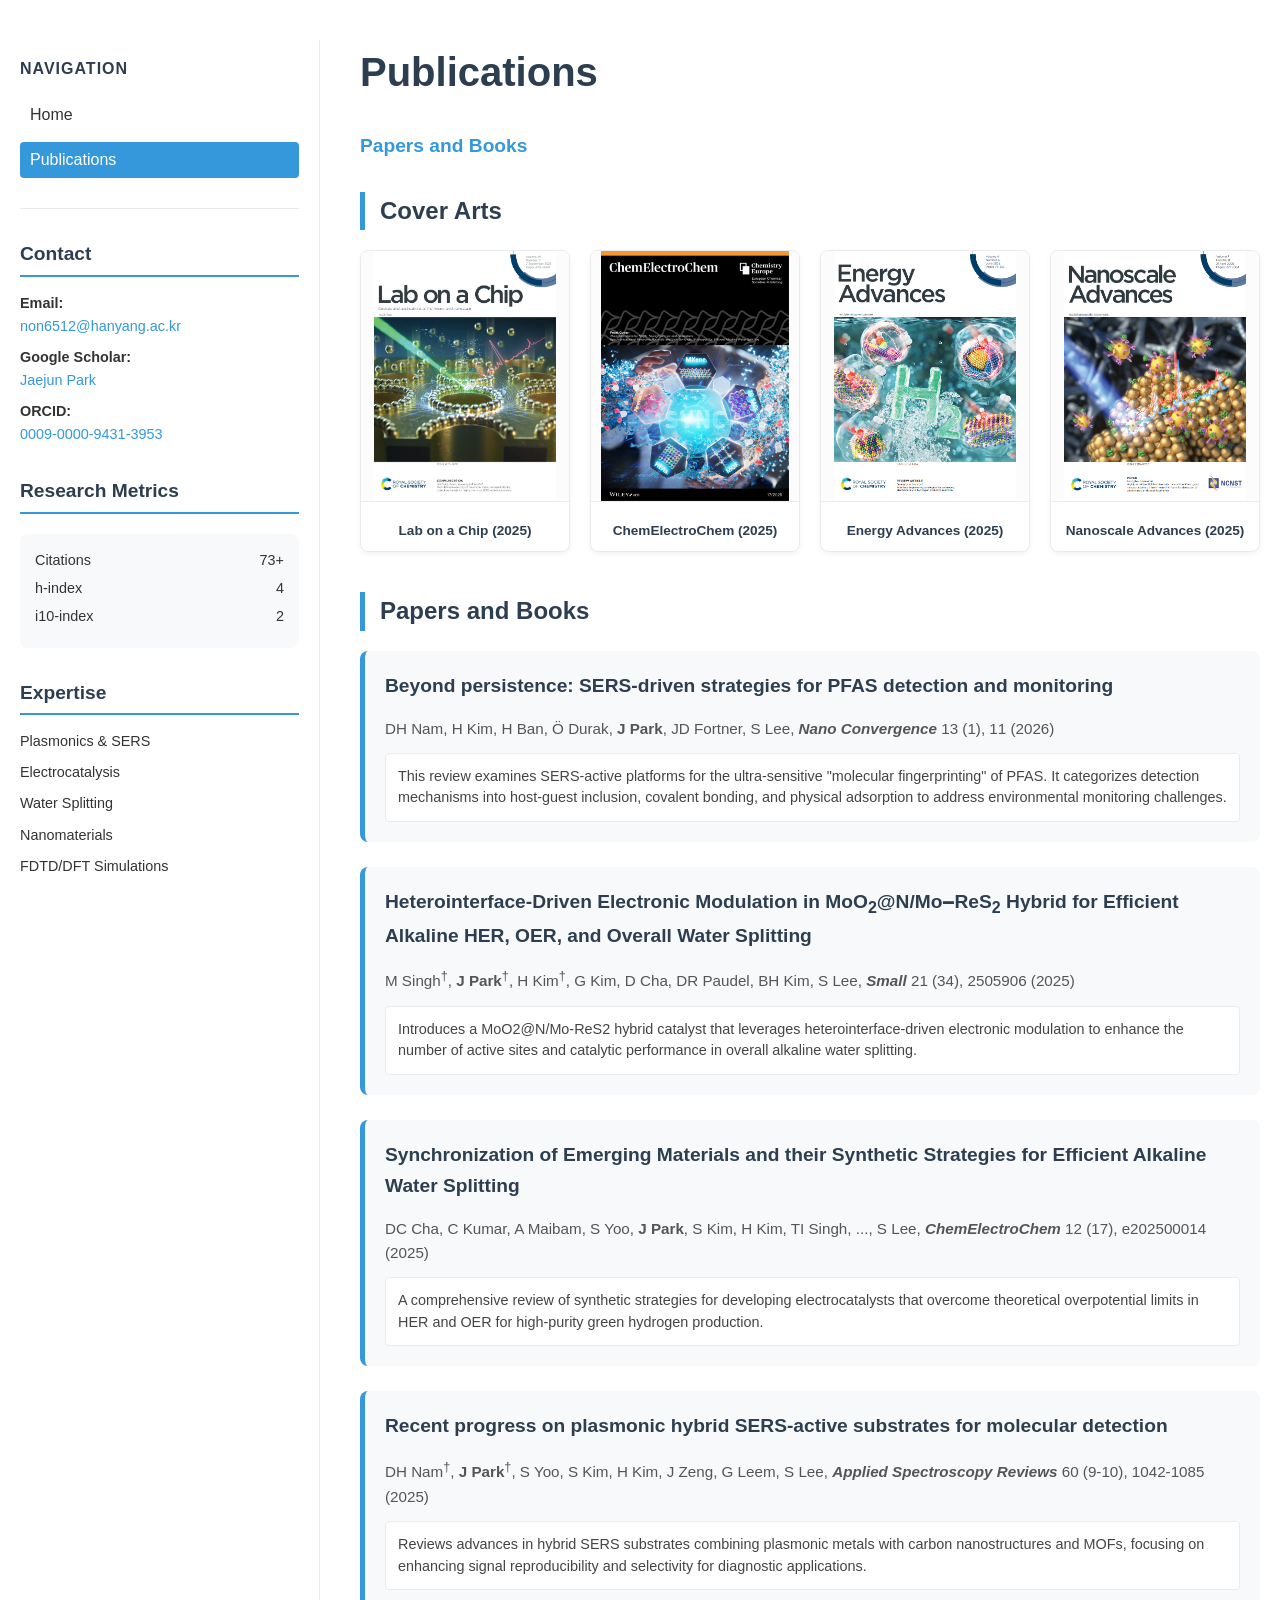
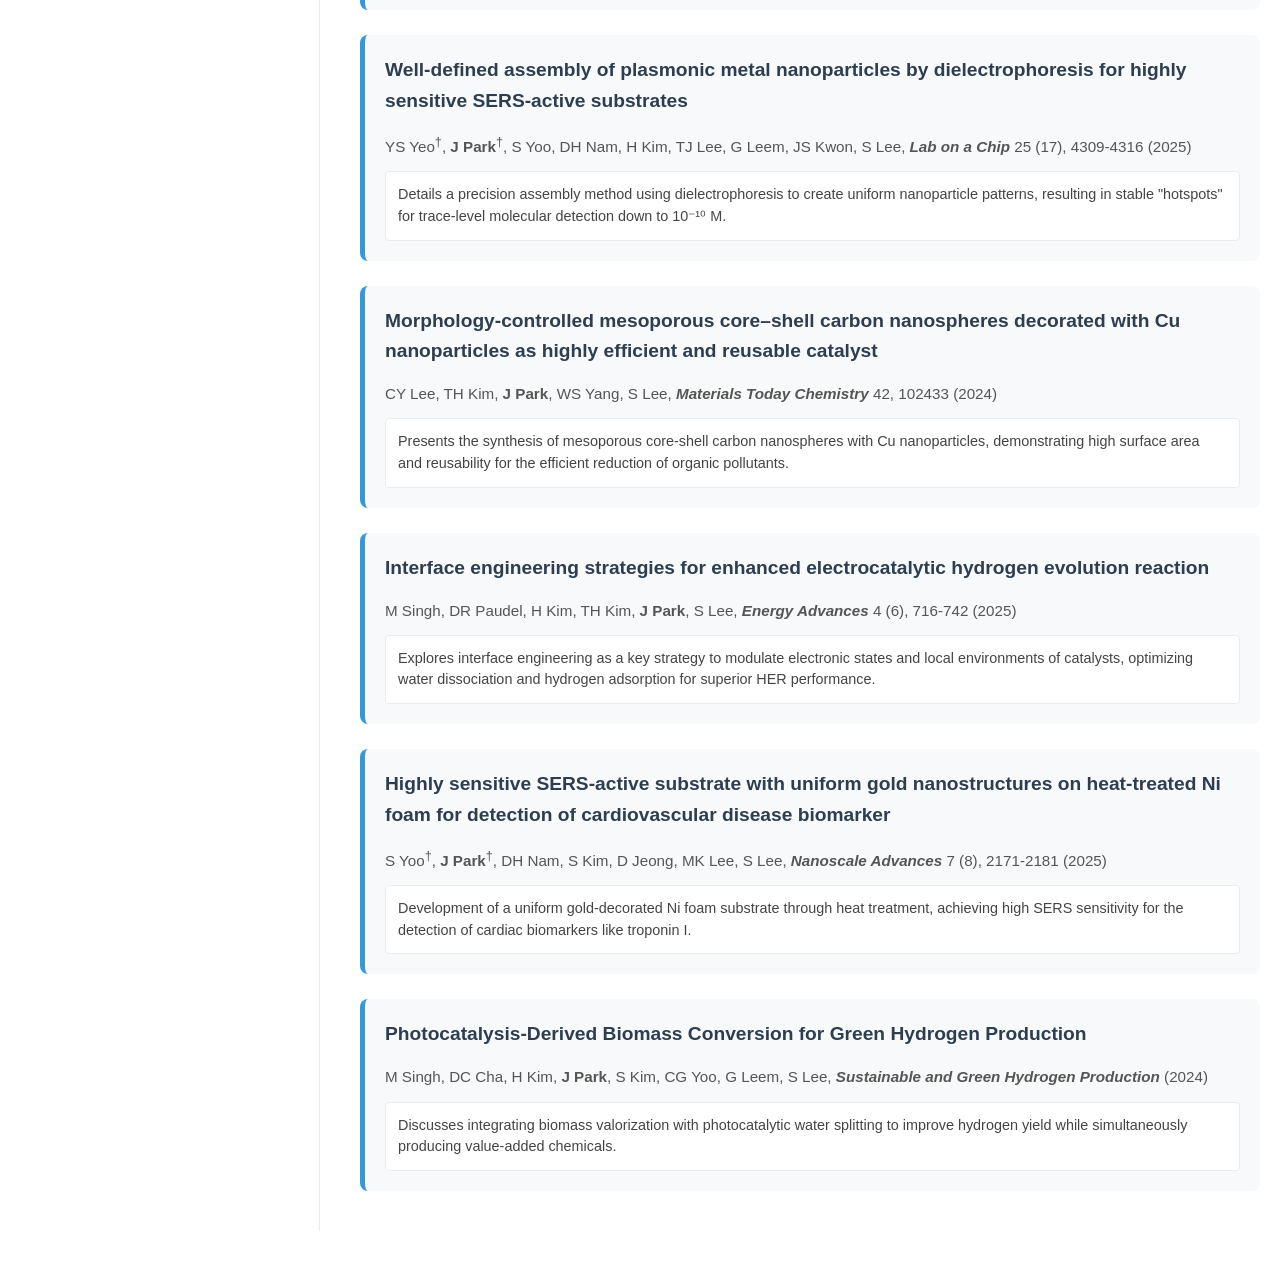
==== commit fa4a89d5: "Final Deployment: Optimized academic CV with formula fixes and layout refinements" ====
--- a/publications.html
+++ b/publications.html
@@ -5,23 +5,9 @@
     <meta name="viewport" content="width=device-width, initial-scale=1.0">
     <title>Publications | Jaejun Park</title>
     <link rel="stylesheet" href="style.css">
-    <style>
-        /* Full-page embedding optimization */
-        body, html {
-            margin: 0;
-            padding: 0;
-            width: 100%;
-            height: 100%;
-        }
-        .container {
-            max-width: 100% !important;
-            width: 100%;
-            box-sizing: border-box;
-        }
-    </style>
 </head>
 <body>
-    <div class="container">
+    <div class="container" style="max-width: 100%; height: auto; overflow: visible;">
         <!-- Sidebar -->
         <aside class="sidebar">
             <nav class="nav-menu">
@@ -61,10 +47,6 @@
         <!-- Main Content -->
         <main class="main-content">
             <header>
-                <div class="lab-logos">
-                    <img src="images/logo_hyu.png" alt="Hanyang University Logo">
-                    <img src="images/logo_phnl.png" alt="PHNL Lab Logo">
-                </div>
                 <h1>Publications</h1>
                 <p class="subtitle">Papers and Books</p>
             </header>
@@ -95,10 +77,7 @@
                 <h2>Papers and Books</h2>
                 <div class="publication-item">
                     <h3><a href="https://doi.org/10.1186/s40580-026-00538-0" target="_blank">Beyond persistence: SERS-driven strategies for PFAS detection and monitoring</a></h3>
-                    <p class="pub-meta">
-                        <span class="pub-authors">DH Nam, H Kim, H Ban, Ö Durak, <strong>J Park</strong>, JD Fortner, S Lee</span>
-                        <strong><em>Nano Convergence</em></strong> 13 (1), 11 (2026)
-                    </p>
+                    <p class="pub-meta">DH Nam, H Kim, H Ban, Ö Durak, <strong>J Park</strong>, JD Fortner, S Lee, <strong><em>Nano Convergence</em></strong> 13 (1), 11 (2026)</p>
                     <div class="pub-summary">
                         This review examines SERS-active platforms for the ultra-sensitive "molecular fingerprinting" of PFAS. It categorizes detection mechanisms into host-guest inclusion, covalent bonding, and physical adsorption to address environmental monitoring challenges.
                     </div>
@@ -106,21 +85,15 @@
 
                 <div class="publication-item">
                     <h3><a href="https://doi.org/10.1002/smll.202505906" target="_blank">Heterointerface‐Driven Electronic Modulation in MoO<sub>2</sub>@N/Mo‒ReS<sub>2</sub> Hybrid for Efficient Alkaline HER, OER, and Overall Water Splitting</a></h3>
-                    <p class="pub-meta">
-                        <span class="pub-authors">M Singh<sup>†</sup>, <strong>J Park</strong><sup>†</sup>, H Kim<sup>†</sup>, G Kim, D Cha, DR Paudel, BH Kim, S Lee</span>
-                        <strong><em>Small</em></strong> 21 (34), 2505906 (2025)
-                    </p>
+                    <p class="pub-meta">M Singh<sup>†</sup>, <strong>J Park</strong><sup>†</sup>, H Kim<sup>†</sup>, G Kim, D Cha, DR Paudel, BH Kim, S Lee, <strong><em>Small</em></strong> 21 (34), 2505906 (2025)</p>
                     <div class="pub-summary">
-                        Introduces a MoO<sub>2</sub>@N/Mo-ReS<sub>2</sub> hybrid catalyst that leverages heterointerface-driven electronic modulation to enhance the number of active sites and catalytic performance in overall alkaline water splitting.
+                        Introduces a MoO2@N/Mo-ReS2 hybrid catalyst that leverages heterointerface-driven electronic modulation to enhance the number of active sites and catalytic performance in overall alkaline water splitting.
                     </div>
                 </div>
 
                 <div class="publication-item">
                     <h3><a href="https://doi.org/10.1002/celc.202500014" target="_blank">Synchronization of Emerging Materials and their Synthetic Strategies for Efficient Alkaline Water Splitting</a></h3>
-                    <p class="pub-meta">
-                        <span class="pub-authors">DC Cha, C Kumar, A Maibam, S Yoo, <strong>J Park</strong>, S Kim, H Kim, TI Singh, ..., S Lee</span>
-                        <strong><em>ChemElectroChem</em></strong> 12 (17), e202500014 (2025)
-                    </p>
+                    <p class="pub-meta">DC Cha, C Kumar, A Maibam, S Yoo, <strong>J Park</strong>, S Kim, H Kim, TI Singh, ..., S Lee, <strong><em>ChemElectroChem</em></strong> 12 (17), e202500014 (2025)</p>
                     <div class="pub-summary">
                         A comprehensive review of synthetic strategies for developing electrocatalysts that overcome theoretical overpotential limits in HER and OER for high-purity green hydrogen production.
                     </div>
@@ -128,10 +101,7 @@
 
                 <div class="publication-item">
                     <h3><a href="https://doi.org/10.1080/05704928.2025.2502677" target="_blank">Recent progress on plasmonic hybrid SERS-active substrates for molecular detection</a></h3>
-                    <p class="pub-meta">
-                        <span class="pub-authors">DH Nam<sup>†</sup>, <strong>J Park</strong><sup>†</sup>, S Yoo, S Kim, H Kim, J Zeng, G Leem, S Lee</span>
-                        <strong><em>Applied Spectroscopy Reviews</em></strong> 60 (9-10), 1042-1085 (2025)
-                    </p>
+                    <p class="pub-meta">DH Nam<sup>†</sup>, <strong>J Park</strong><sup>†</sup>, S Yoo, S Kim, H Kim, J Zeng, G Leem, S Lee, <strong><em>Applied Spectroscopy Reviews</em></strong> 60 (9-10), 1042-1085 (2025)</p>
                     <div class="pub-summary">
                         Reviews advances in hybrid SERS substrates combining plasmonic metals with carbon nanostructures and MOFs, focusing on enhancing signal reproducibility and selectivity for diagnostic applications.
                     </div>
@@ -139,10 +109,7 @@
 
                 <div class="publication-item">
                     <h3><a href="https://doi.org/10.1039/D5LC00238A" target="_blank">Well-defined assembly of plasmonic metal nanoparticles by dielectrophoresis for highly sensitive SERS-active substrates</a></h3>
-                    <p class="pub-meta">
-                        <span class="pub-authors">YS Yeo<sup>†</sup>, <strong>J Park</strong><sup>†</sup>, S Yoo, DH Nam, H Kim, TJ Lee, G Leem, JS Kwon, S Lee</span>
-                        <strong><em>Lab on a Chip</em></strong> 25 (17), 4309-4316 (2025)
-                    </p>
+                    <p class="pub-meta">YS Yeo<sup>†</sup>, <strong>J Park</strong><sup>†</sup>, S Yoo, DH Nam, H Kim, TJ Lee, G Leem, JS Kwon, S Lee, <strong><em>Lab on a Chip</em></strong> 25 (17), 4309-4316 (2025)</p>
                     <div class="pub-summary">
                         Details a precision assembly method using dielectrophoresis to create uniform nanoparticle patterns, resulting in stable "hotspots" for trace-level molecular detection down to 10⁻¹⁰ M.
                     </div>
@@ -150,10 +117,7 @@
 
                 <div class="publication-item">
                     <h3><a href="https://doi.org/10.1016/j.mtchem.2024.102433" target="_blank">Morphology-controlled mesoporous core–shell carbon nanospheres decorated with Cu nanoparticles as highly efficient and reusable catalyst</a></h3>
-                    <p class="pub-meta">
-                        <span class="pub-authors">CY Lee, TH Kim, <strong>J Park</strong>, WS Yang, S Lee</span>
-                        <strong><em>Materials Today Chemistry</em></strong> 42, 102433 (2024)
-                    </p>
+                    <p class="pub-meta">CY Lee, TH Kim, <strong>J Park</strong>, WS Yang, S Lee, <strong><em>Materials Today Chemistry</em></strong> 42, 102433 (2024)</p>
                     <div class="pub-summary">
                         Presents the synthesis of mesoporous core-shell carbon nanospheres with Cu nanoparticles, demonstrating high surface area and reusability for the efficient reduction of organic pollutants.
                     </div>
@@ -161,10 +125,7 @@
 
                 <div class="publication-item">
                     <h3><a href="https://doi.org/10.1039/D5YA00022J" target="_blank">Interface engineering strategies for enhanced electrocatalytic hydrogen evolution reaction</a></h3>
-                    <p class="pub-meta">
-                        <span class="pub-authors">M Singh, DR Paudel, H Kim, TH Kim, <strong>J Park</strong>, S Lee</span>
-                        <strong><em>Energy Advances</em></strong> 4 (6), 716-742 (2025)
-                    </p>
+                    <p class="pub-meta">M Singh, DR Paudel, H Kim, TH Kim, <strong>J Park</strong>, S Lee, <strong><em>Energy Advances</em></strong> 4 (6), 716-742 (2025)</p>
                     <div class="pub-summary">
                         Explores interface engineering as a key strategy to modulate electronic states and local environments of catalysts, optimizing water dissociation and hydrogen adsorption for superior HER performance.
                     </div>
@@ -172,10 +133,7 @@
 
                 <div class="publication-item">
                     <h3><a href="https://doi.org/10.1039/D5NA00052A" target="_blank">Highly sensitive SERS-active substrate with uniform gold nanostructures on heat-treated Ni foam for detection of cardiovascular disease biomarker</a></h3>
-                    <p class="pub-meta">
-                        <span class="pub-authors">S Yoo<sup>†</sup>, <strong>J Park</strong><sup>†</sup>, DH Nam, S Kim, D Jeong, MK Lee, S Lee</span>
-                        <strong><em>Nanoscale Advances</em></strong> 7 (8), 2171-2181 (2025)
-                    </p>
+                    <p class="pub-meta">S Yoo<sup>†</sup>, <strong>J Park</strong><sup>†</sup>, DH Nam, S Kim, D Jeong, MK Lee, S Lee, <strong><em>Nanoscale Advances</em></strong> 7 (8), 2171-2181 (2025)</p>
                     <div class="pub-summary">
                         Development of a uniform gold-decorated Ni foam substrate through heat treatment, achieving high SERS sensitivity for the detection of cardiac biomarkers like troponin I.
                     </div>
@@ -183,10 +141,7 @@
 
                 <div class="publication-item">
                     <h3><a href="https://pubs.acs.org/doi/10.1021/bk-2024-1468.ch003" target="_blank">Photocatalysis-Derived Biomass Conversion for Green Hydrogen Production</a></h3>
-                    <p class="pub-meta">
-                        <span class="pub-authors">M Singh, DC Cha, H Kim, <strong>J Park</strong>, S Kim, CG Yoo, G Leem, S Lee</span>
-                        <strong><em>Sustainable and Green Hydrogen Production</em></strong> (2024)
-                    </p>
+                    <p class="pub-meta">M Singh, DC Cha, H Kim, <strong>J Park</strong>, S Kim, CG Yoo, G Leem, S Lee, <strong><em>Sustainable and Green Hydrogen Production</em></strong> (2024)</p>
                     <div class="pub-summary">
                         Discusses integrating biomass valorization with photocatalytic water splitting to improve hydrogen yield while simultaneously producing value-added chemicals.
                     </div>
--- a/style.css
+++ b/style.css
@@ -1,175 +1,360 @@
 :root {
-    --primary-color: #44546A; /* Navy/Dark Grey from PPT */
-    --accent-color: #4472C4;  /* Blue from PPT */
+    --primary-color: #2c3e50;
+    --accent-color: #3498db;
     --text-color: #333;
-    --light-bg: #E7E6E6;      /* Light Grey from PPT */
-    --border-color: #D1D3D4;
-    --white: #ffffff;
+    --light-bg: #f8f9fa;
+    --border-color: #e9ecef;
 }
 
 body {
-    font-family: 'Segoe UI', Arial, sans-serif;
+    font-family: 'Segoe UI', Tahoma, Geneva, Verdana, sans-serif;
     line-height: 1.6;
     color: var(--text-color);
     margin: 0;
     padding: 0;
-    background-color: var(--white);
+    background-color: #fff;
 }
 
 .container {
-    max-width: 100% !important;
+    max-width: 100%;
+    height: auto;
+    overflow: visible;
+    margin: 0 auto;
+    padding: 40px 20px;
+    display: grid;
+    grid-template-columns: 300px 1fr;
+    gap: 40px;
+}
+
+/* Academic Profile Buttons */
+.profile-buttons {
+    display: flex;
+    gap: 15px;
+    margin: 20px 0;
+    flex-wrap: wrap;
+}
+
+.profile-btn {
+    display: inline-flex;
+    align-items: center;
+    padding: 10px 20px;
+    border-radius: 5px;
+    text-decoration: none;
+    font-weight: 600;
+    font-size: 0.95rem;
+    transition: all 0.3s ease;
+    border: 1px solid var(--border-color);
+}
+
+.profile-btn.scholar {
+    background-color: #4285f4;
+    color: white;
+    border: none;
+}
+
+.profile-btn.orcid {
+    background-color: #a6ce39;
+    color: white;
+    border: none;
+}
+
+.profile-btn.researchgate {
+    background-color: #00ccbb;
+    color: white;
+    border: none;
+}
+
+.profile-btn:hover {
+    transform: translateY(-2px);
+    box-shadow: 0 4px 8px rgba(0,0,0,0.1);
+    opacity: 0.9;
+}
+
+/* Sidebar */
+.sidebar {
+    border-right: 1px solid var(--border-color);
+    padding-right: 20px;
+}
+
+.profile-pic {
+    width: 200px;
+    height: 200px;
+    background-color: var(--light-bg);
+    border-radius: 50%;
+    margin: 0 auto 20px;
+    display: flex;
+    align-items: center;
+    justify-content: center;
+    border: 3px solid var(--accent-color);
+    color: #ccc;
+    font-size: 14px;
+    overflow: hidden;
+}
+
+.profile-pic img {
     width: 100%;
-    margin: 0 auto;
-    padding: 0 !important;
-    display: grid;
-    grid-template-columns: 280px 1fr;
-    min-height: 100vh;
-}
-
-/* Sidebar Styling - PPT Theme */
-.sidebar {
-    background-color: var(--primary-color);
-    color: var(--white);
-    padding: 40px 25px;
-    border-right: none;
-}
-
-.sidebar h3 {
-    color: var(--white);
-    border-bottom: 1px solid rgba(255,255,255,0.2);
-    font-size: 1.1rem;
-    padding-bottom: 8px;
-    margin-top: 30px;
+    height: 100%;
+    object-fit: cover;
+}
+
+.contact-info {
+    margin-bottom: 30px;
+}
+
+.contact-info h3 {
+    font-size: 1.2rem;
+    color: var(--primary-color);
+    border-bottom: 2px solid var(--accent-color);
+    padding-bottom: 5px;
+    margin-bottom: 15px;
+}
+
+.contact-info p {
+    font-size: 0.9rem;
+    margin: 8px 0;
+    word-break: break-all;
+}
+
+.contact-info a {
+    color: var(--accent-color);
+    text-decoration: none;
+}
+
+.contact-info a:hover {
+    text-decoration: underline;
+}
+
+.metrics {
+    background: var(--light-bg);
+    padding: 15px;
+    border-radius: 8px;
+    margin-top: 20px;
+}
+
+.metrics h4 {
+    margin: 0 0 10px;
+    font-size: 1rem;
+}
+
+.metric-item {
+    display: flex;
+    justify-content: space-between;
+    margin-bottom: 5px;
+    font-size: 0.9rem;
+}
+
+/* Main Content */
+.main-content h1 {
+    font-size: 2.5rem;
+    color: var(--primary-color);
+    margin-top: 0;
+}
+
+.subtitle {
+    font-size: 1.2rem;
+    color: var(--accent-color);
+    font-weight: 600;
+    margin-bottom: 30px;
+}
+
+.section {
+    margin-bottom: 40px;
+}
+
+.section h2 {
+    font-size: 1.5rem;
+    color: var(--primary-color);
+    border-left: 5px solid var(--accent-color);
+    padding-left: 15px;
+    margin-bottom: 20px;
+}
+
+.entry {
+    margin-bottom: 20px;
+}
+
+.entry-header {
+    display: flex;
+    justify-content: space-between;
+    font-weight: 600;
+}
+
+.entry-sub {
+    font-style: italic;
+    color: #666;
+    margin-bottom: 5px;
+}
+
+.publications ol {
+    padding-left: 20px;
+}
+
+.publications li {
+    margin-bottom: 15px;
+}
+
+.paper-title {
+    font-weight: 600;
+    display: block;
+}
+
+.paper-meta {
+    font-size: 0.9rem;
+    color: #666;
+}
+
+/* Navigation Menu */
+.nav-menu {
+    margin-bottom: 30px;
+    border-bottom: 1px solid var(--border-color);
+    padding-bottom: 20px;
+}
+
+.nav-menu h3 {
+    font-size: 1rem;
+    color: var(--primary-color);
+    text-transform: uppercase;
+    letter-spacing: 1px;
+    margin-bottom: 15px;
 }
 
 .nav-menu ul {
     list-style: none;
     padding: 0;
+    margin: 0;
 }
 
 .nav-menu li {
-    margin-bottom: 8px;
+    margin-bottom: 10px;
 }
 
 .nav-menu a {
-    color: rgba(255,255,255,0.8);
     text-decoration: none;
+    color: var(--text-color);
+    font-weight: 500;
     display: block;
-    padding: 8px 12px;
+    padding: 5px 10px;
     border-radius: 4px;
-    transition: all 0.3s;
+    transition: background 0.3s;
 }
 
 .nav-menu a:hover, .nav-menu a.active {
-    background-color: var(--accent-color);
-    color: var(--white);
-}
-
-.contact-info p {
-    font-size: 0.9rem;
-    margin: 10px 0;
-}
-
-.contact-info a {
-    color: var(--white);
+    background: var(--accent-color);
+    color: #fff;
+}
+
+/* Publication Details */
+.publication-item {
+    background: var(--light-bg);
+    padding: 20px;
+    border-radius: 8px;
+    margin-bottom: 25px;
+    border-left: 5px solid var(--accent-color);
+}
+
+.publication-item h3 {
+    margin: 0 0 10px;
+    font-size: 1.2rem;
+}
+
+.publication-item a {
+    color: var(--primary-color);
+    text-decoration: none;
+}
+
+.publication-item a:hover {
+    color: var(--accent-color);
     text-decoration: underline;
-    opacity: 0.9;
-}
-
-.contact-info a:hover {
-    opacity: 1;
-}
-
-.metrics {
-    background: rgba(255,255,255,0.1);
-    color: var(--white);
-}
-
-/* Main Content Styling */
-.main-content {
-    padding: 40px 60px;
-    background-color: var(--white);
-}
-
-header {
-    border-bottom: 2px solid var(--primary-color);
+}
+
+.pub-meta {
+    font-size: 0.95rem;
+    color: #555;
+    margin-bottom: 12px;
+}
+
+.pub-summary {
+    font-size: 0.9rem;
+    color: #444;
+    line-height: 1.5;
+    background: #fff;
+    padding: 12px;
+    border-radius: 4px;
+    border: 1px solid var(--border-color);
+}
+
+/* Publication Gallery */
+.publication-gallery {
+    display: grid;
+    grid-template-columns: repeat(auto-fit, minmax(200px, 1fr));
+    gap: 20px;
     margin-bottom: 40px;
-    padding-bottom: 20px;
-    position: relative;
-}
-
-header h1 {
-    font-size: 2.8rem;
-    color: var(--primary-color);
+}
+
+.gallery-item {
+    background: #fff;
+    border: 1px solid var(--border-color);
+    border-radius: 8px;
+    overflow: hidden;
+    box-shadow: 0 2px 5px rgba(0,0,0,0.05);
+    transition: transform 0.3s;
+}
+
+.gallery-item:hover {
+    transform: translateY(-5px);
+}
+
+.gallery-item img {
+    width: 100%;
+    height: 250px;
+    object-fit: contain;
+    background: #fcfcfc;
+    border-bottom: 1px solid var(--border-color);
+}
+
+.gallery-item p {
+    padding: 10px;
     margin: 0;
-}
-
-.subtitle {
-    font-size: 1.3rem;
+    font-size: 0.85rem;
+    text-align: center;
+    font-weight: 600;
+    color: var(--primary-color);
+}
+
+/* Refined Publication Entry for Home */
+.pub-entry {
+    margin-bottom: 25px;
+    padding-bottom: 15px;
+    border-bottom: 1px border var(--light-bg);
+}
+
+.pub-title {
+    font-weight: 700;
+    color: var(--primary-color);
+    display: block;
+    margin-bottom: 5px;
+    font-size: 1.05rem;
+}
+
+.pub-authors {
+    font-size: 0.95rem;
+    color: #555;
+    margin-bottom: 3px;
+    display: block;
+}
+
+.pub-journal {
+    font-size: 0.9rem;
     color: var(--accent-color);
-    margin: 5px 0;
-    font-weight: 600;
-}
-
-.lab-logos {
-    position: absolute;
-    top: 0;
-    right: 0;
-    display: flex;
-    gap: 15px;
-    align-items: center;
-}
-
-.lab-logos img {
-    height: 45px;
-    width: auto;
-}
-
-.section h2 {
-    font-size: 1.6rem;
-    color: var(--primary-color);
-    background-color: var(--light-bg);
-    padding: 10px 15px;
-    border-left: 6px solid var(--accent-color);
-    margin-top: 40px;
-}
-
-.pub-entry {
-    border-bottom: 1px solid var(--light-bg);
-    padding-bottom: 15px;
-}
-
-.pub-title {
-    color: var(--primary-color);
-    font-size: 1.1rem;
-}
-
-.pub-journal {
-    color: var(--accent-color);
-    font-weight: 600;
-}
-
-/* Subscripts */
-sub {
-    font-size: 0.75em;
-    line-height: 0;
-    position: relative;
-    vertical-align: baseline;
-    bottom: -0.25em;
-}
-
-@media (max-width: 900px) {
+    font-style: italic;
+}
+
+@media (max-width: 768px) {
     .container {
         grid-template-columns: 1fr;
     }
     .sidebar {
-        padding: 20px;
+        border-right: none;
+        padding-right: 0;
     }
-    .main-content {
-        padding: 20px;
-    }
-    .lab-logos {
-        position: static;
-        margin-top: 20px;
-    }
-}
+}
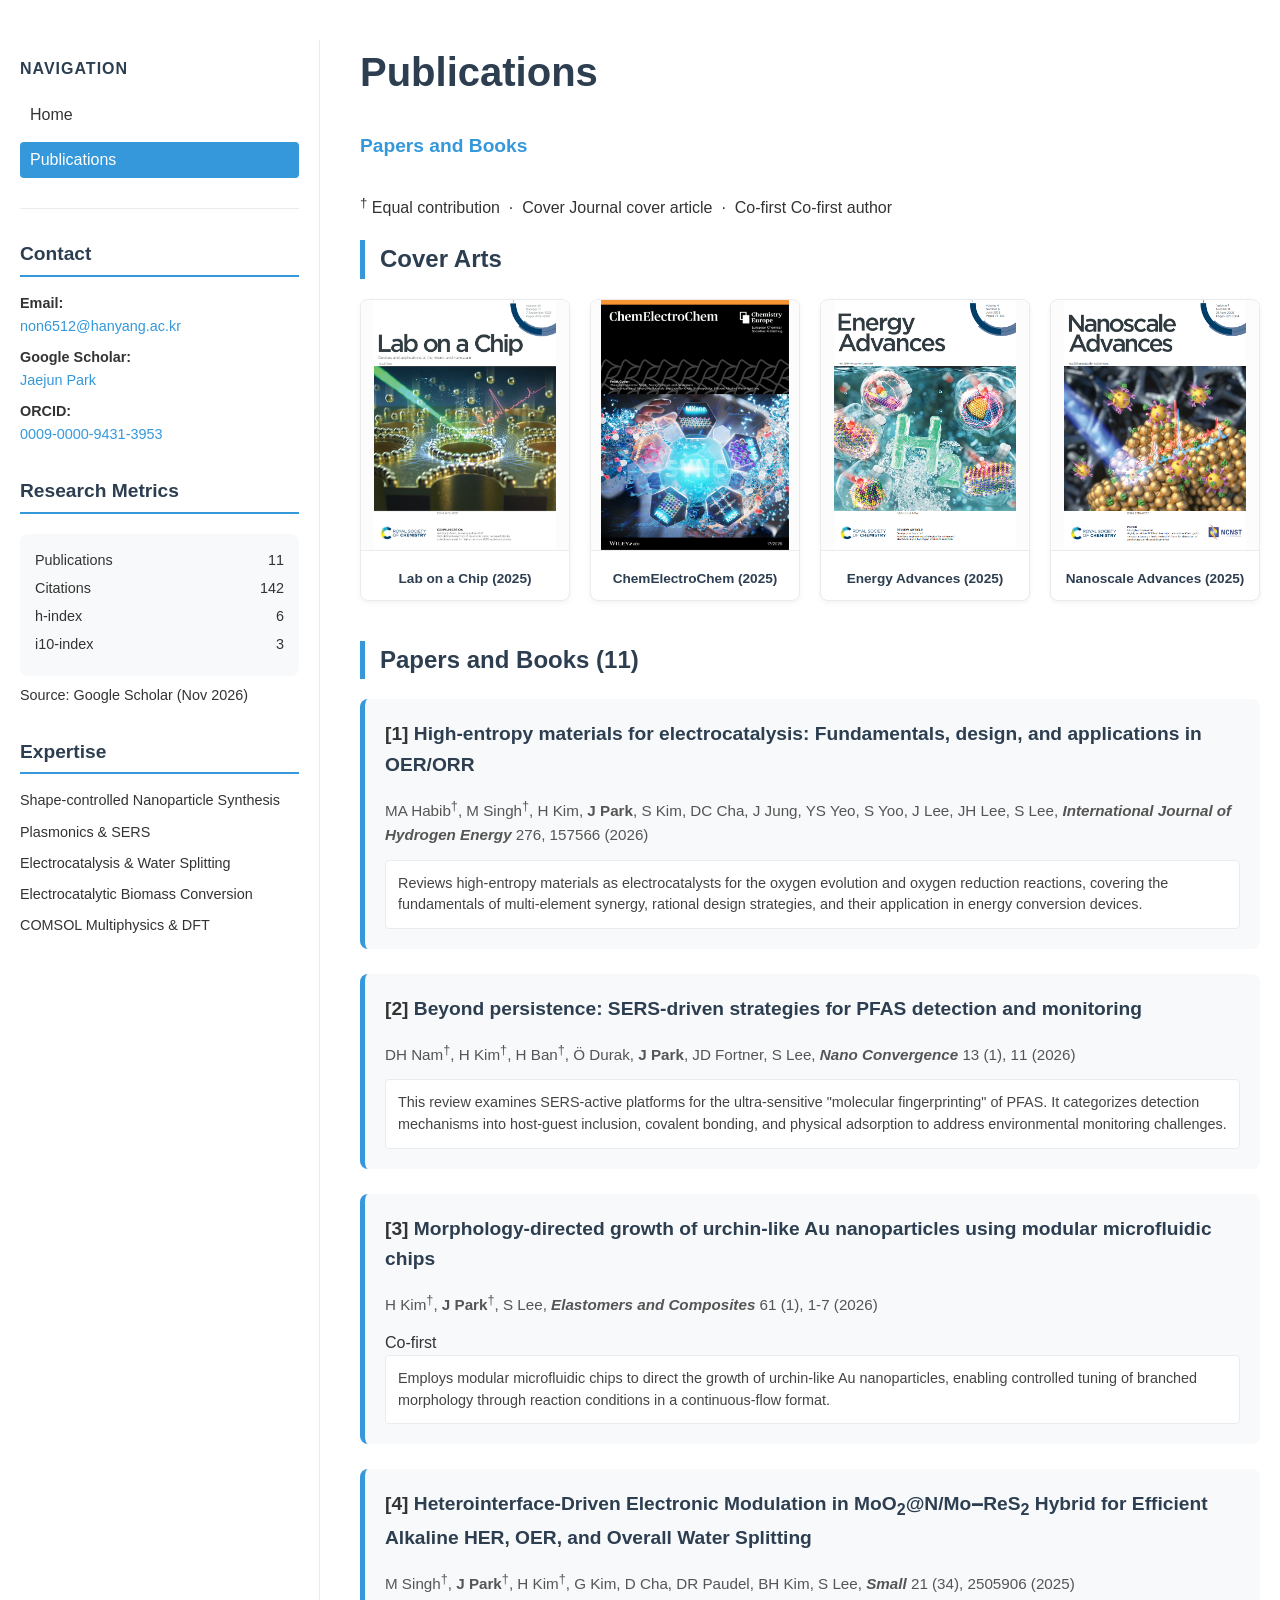
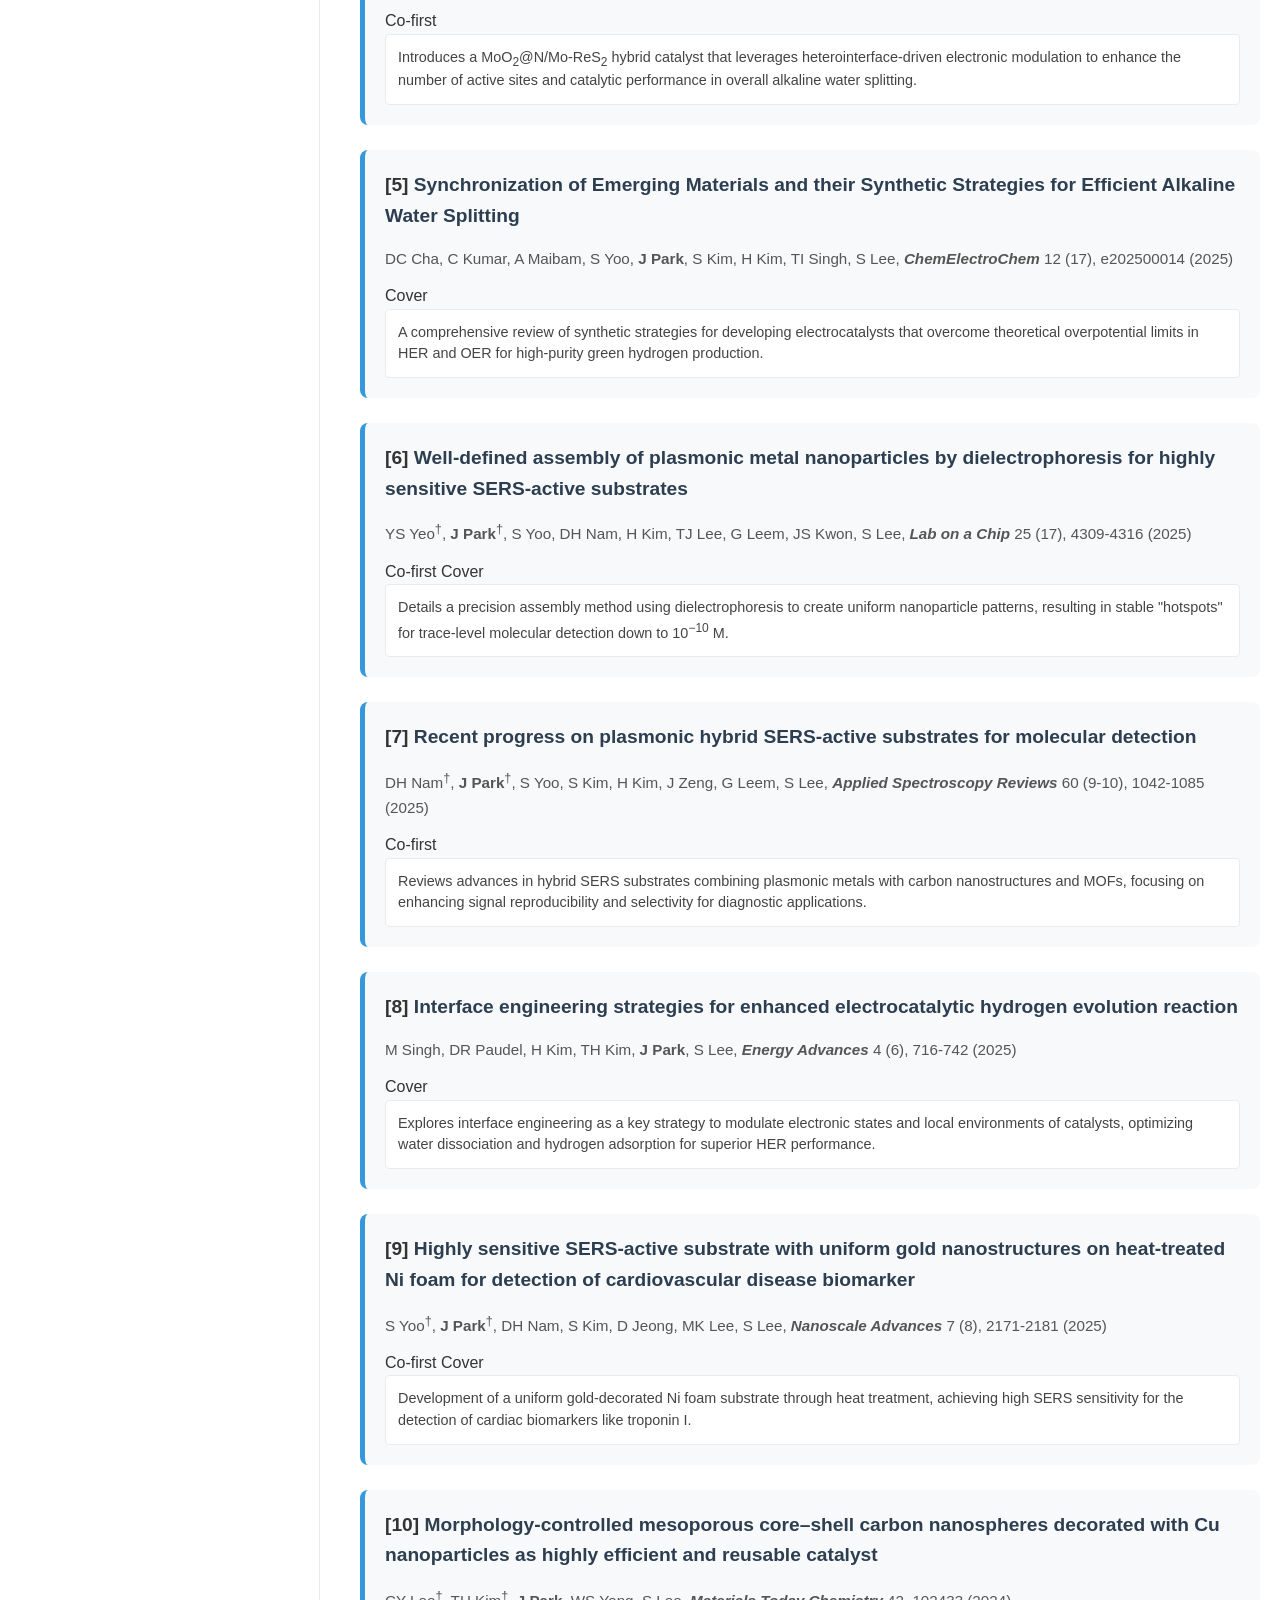
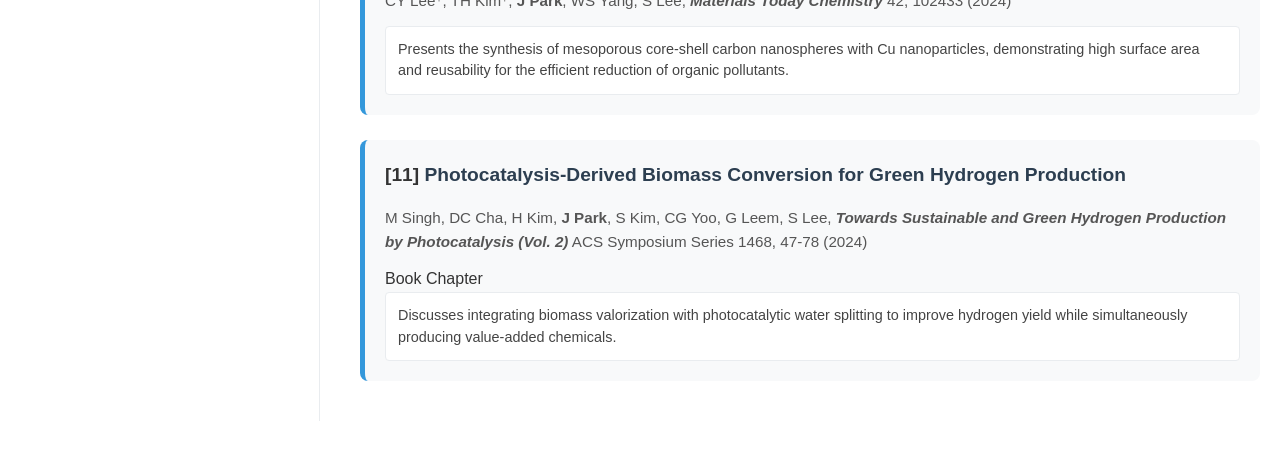
==== commit bf5e0cfa: "publications.html" ====
--- a/publications.html
+++ b/publications.html
@@ -7,7 +7,7 @@
     <link rel="stylesheet" href="style.css">
 </head>
 <body>
-    <div class="container" style="max-width: 100%; height: auto; overflow: visible;">
+    <div class="container">
         <!-- Sidebar -->
         <aside class="sidebar">
             <nav class="nav-menu">
@@ -27,20 +27,23 @@
 
             <div class="contact-info">
                 <h3>Research Metrics</h3>
+                <!-- Google Scholar, as of 2026-11-08 -->
                 <div class="metrics">
-                    <div class="metric-item"><span>Citations</span> <span>73+</span></div>
-                    <div class="metric-item"><span>h-index</span> <span>4</span></div>
-                    <div class="metric-item"><span>i10-index</span> <span>2</span></div>
+                    <div class="metric-item"><span>Publications</span> <span>11</span></div>
+                    <div class="metric-item"><span>Citations</span> <span>142</span></div>
+                    <div class="metric-item"><span>h-index</span> <span>6</span></div>
+                    <div class="metric-item"><span>i10-index</span> <span>3</span></div>
                 </div>
+                <p class="metric-note">Source: Google Scholar (Nov 2026)</p>
             </div>
 
             <div class="contact-info">
                 <h3>Expertise</h3>
-                <p>Plasmonics & SERS</p>
-                <p>Electrocatalysis</p>
-                <p>Water Splitting</p>
-                <p>Nanomaterials</p>
-                <p>FDTD/DFT Simulations</p>
+                <p>Shape-controlled Nanoparticle Synthesis</p>
+                <p>Plasmonics &amp; SERS</p>
+                <p>Electrocatalysis &amp; Water Splitting</p>
+                <p>Electrocatalytic Biomass Conversion</p>
+                <p>COMSOL Multiphysics &amp; DFT</p>
             </div>
         </aside>
 
@@ -49,6 +52,7 @@
             <header>
                 <h1>Publications</h1>
                 <p class="subtitle">Papers and Books</p>
+                <p class="pub-legend"><sup>†</sup> Equal contribution &nbsp;·&nbsp; <span class="tag tag-cover">Cover</span> Journal cover article &nbsp;·&nbsp; <span class="tag tag-first">Co-first</span> Co-first author</p>
             </header>
 
             <section class="section">
@@ -74,78 +78,103 @@
             </section>
 
             <section class="section">
-                <h2>Papers and Books</h2>
+                <h2>Papers and Books <span class="count">(11)</span></h2>
                 <div class="publication-item">
-                    <h3><a href="https://doi.org/10.1186/s40580-026-00538-0" target="_blank">Beyond persistence: SERS-driven strategies for PFAS detection and monitoring</a></h3>
-                    <p class="pub-meta">DH Nam, H Kim, H Ban, Ö Durak, <strong>J Park</strong>, JD Fortner, S Lee, <strong><em>Nano Convergence</em></strong> 13 (1), 11 (2026)</p>
+                    <h3><span class="pub-num">[1]</span> <a href="https://doi.org/10.1016/j.ijhydene.2026.157566" target="_blank">High-entropy materials for electrocatalysis: Fundamentals, design, and applications in OER/ORR</a></h3>
+                    <p class="pub-meta">MA Habib<sup>†</sup>, M Singh<sup>†</sup>, H Kim, <strong>J Park</strong>, S Kim, DC Cha, J Jung, YS Yeo, S Yoo, J Lee, JH Lee, S Lee, <strong><em>International Journal of Hydrogen Energy</em></strong> 276, 157566 (2026)</p>
+                    <div class="pub-summary">
+                        Reviews high-entropy materials as electrocatalysts for the oxygen evolution and oxygen reduction reactions, covering the fundamentals of multi-element synergy, rational design strategies, and their application in energy conversion devices.
+                    </div>
+                </div>
+
+                <div class="publication-item">
+                    <h3><span class="pub-num">[2]</span> <a href="https://doi.org/10.1186/s40580-026-00538-0" target="_blank">Beyond persistence: SERS-driven strategies for PFAS detection and monitoring</a></h3>
+                    <p class="pub-meta">DH Nam<sup>†</sup>, H Kim<sup>†</sup>, H Ban<sup>†</sup>, Ö Durak, <strong>J Park</strong>, JD Fortner, S Lee, <strong><em>Nano Convergence</em></strong> 13 (1), 11 (2026)</p>
                     <div class="pub-summary">
                         This review examines SERS-active platforms for the ultra-sensitive "molecular fingerprinting" of PFAS. It categorizes detection mechanisms into host-guest inclusion, covalent bonding, and physical adsorption to address environmental monitoring challenges.
                     </div>
                 </div>
 
                 <div class="publication-item">
-                    <h3><a href="https://doi.org/10.1002/smll.202505906" target="_blank">Heterointerface‐Driven Electronic Modulation in MoO<sub>2</sub>@N/Mo‒ReS<sub>2</sub> Hybrid for Efficient Alkaline HER, OER, and Overall Water Splitting</a></h3>
-                    <p class="pub-meta">M Singh<sup>†</sup>, <strong>J Park</strong><sup>†</sup>, H Kim<sup>†</sup>, G Kim, D Cha, DR Paudel, BH Kim, S Lee, <strong><em>Small</em></strong> 21 (34), 2505906 (2025)</p>
+                    <h3><span class="pub-num">[3]</span> <a href="https://doi.org/10.7473/EC.2026.61.1.1" target="_blank">Morphology-directed growth of urchin-like Au nanoparticles using modular microfluidic chips</a></h3>
+                    <p class="pub-meta">H Kim<sup>†</sup>, <strong>J Park</strong><sup>†</sup>, S Lee, <strong><em>Elastomers and Composites</em></strong> 61 (1), 1-7 (2026)</p>
+                    <div class="pub-tags"><span class="tag tag-first">Co-first</span></div>
                     <div class="pub-summary">
-                        Introduces a MoO2@N/Mo-ReS2 hybrid catalyst that leverages heterointerface-driven electronic modulation to enhance the number of active sites and catalytic performance in overall alkaline water splitting.
+                        Employs modular microfluidic chips to direct the growth of urchin-like Au nanoparticles, enabling controlled tuning of branched morphology through reaction conditions in a continuous-flow format.
                     </div>
                 </div>
 
                 <div class="publication-item">
-                    <h3><a href="https://doi.org/10.1002/celc.202500014" target="_blank">Synchronization of Emerging Materials and their Synthetic Strategies for Efficient Alkaline Water Splitting</a></h3>
-                    <p class="pub-meta">DC Cha, C Kumar, A Maibam, S Yoo, <strong>J Park</strong>, S Kim, H Kim, TI Singh, ..., S Lee, <strong><em>ChemElectroChem</em></strong> 12 (17), e202500014 (2025)</p>
+                    <h3><span class="pub-num">[4]</span> <a href="https://doi.org/10.1002/smll.202505906" target="_blank">Heterointerface‐Driven Electronic Modulation in MoO<sub>2</sub>@N/Mo‒ReS<sub>2</sub> Hybrid for Efficient Alkaline HER, OER, and Overall Water Splitting</a></h3>
+                    <p class="pub-meta">M Singh<sup>†</sup>, <strong>J Park</strong><sup>†</sup>, H Kim<sup>†</sup>, G Kim, D Cha, DR Paudel, BH Kim, S Lee, <strong><em>Small</em></strong> 21 (34), 2505906 (2025)</p>
+                    <div class="pub-tags"><span class="tag tag-first">Co-first</span></div>
+                    <div class="pub-summary">
+                        Introduces a MoO<sub>2</sub>@N/Mo-ReS<sub>2</sub> hybrid catalyst that leverages heterointerface-driven electronic modulation to enhance the number of active sites and catalytic performance in overall alkaline water splitting.
+                    </div>
+                </div>
+
+                <div class="publication-item">
+                    <h3><span class="pub-num">[5]</span> <a href="https://doi.org/10.1002/celc.202500014" target="_blank">Synchronization of Emerging Materials and their Synthetic Strategies for Efficient Alkaline Water Splitting</a></h3>
+                    <p class="pub-meta">DC Cha, C Kumar, A Maibam, S Yoo, <strong>J Park</strong>, S Kim, H Kim, TI Singh, S Lee, <strong><em>ChemElectroChem</em></strong> 12 (17), e202500014 (2025)</p>
+                    <div class="pub-tags"><span class="tag tag-cover">Cover</span></div>
                     <div class="pub-summary">
                         A comprehensive review of synthetic strategies for developing electrocatalysts that overcome theoretical overpotential limits in HER and OER for high-purity green hydrogen production.
                     </div>
                 </div>
 
                 <div class="publication-item">
-                    <h3><a href="https://doi.org/10.1080/05704928.2025.2502677" target="_blank">Recent progress on plasmonic hybrid SERS-active substrates for molecular detection</a></h3>
+                    <h3><span class="pub-num">[6]</span> <a href="https://doi.org/10.1039/D5LC00238A" target="_blank">Well-defined assembly of plasmonic metal nanoparticles by dielectrophoresis for highly sensitive SERS-active substrates</a></h3>
+                    <p class="pub-meta">YS Yeo<sup>†</sup>, <strong>J Park</strong><sup>†</sup>, S Yoo, DH Nam, H Kim, TJ Lee, G Leem, JS Kwon, S Lee, <strong><em>Lab on a Chip</em></strong> 25 (17), 4309-4316 (2025)</p>
+                    <div class="pub-tags"><span class="tag tag-first">Co-first</span> <span class="tag tag-cover">Cover</span></div>
+                    <div class="pub-summary">
+                        Details a precision assembly method using dielectrophoresis to create uniform nanoparticle patterns, resulting in stable "hotspots" for trace-level molecular detection down to 10<sup>−10</sup> M.
+                    </div>
+                </div>
+
+                <div class="publication-item">
+                    <h3><span class="pub-num">[7]</span> <a href="https://doi.org/10.1080/05704928.2025.2502677" target="_blank">Recent progress on plasmonic hybrid SERS-active substrates for molecular detection</a></h3>
                     <p class="pub-meta">DH Nam<sup>†</sup>, <strong>J Park</strong><sup>†</sup>, S Yoo, S Kim, H Kim, J Zeng, G Leem, S Lee, <strong><em>Applied Spectroscopy Reviews</em></strong> 60 (9-10), 1042-1085 (2025)</p>
+                    <div class="pub-tags"><span class="tag tag-first">Co-first</span></div>
                     <div class="pub-summary">
                         Reviews advances in hybrid SERS substrates combining plasmonic metals with carbon nanostructures and MOFs, focusing on enhancing signal reproducibility and selectivity for diagnostic applications.
                     </div>
                 </div>
 
                 <div class="publication-item">
-                    <h3><a href="https://doi.org/10.1039/D5LC00238A" target="_blank">Well-defined assembly of plasmonic metal nanoparticles by dielectrophoresis for highly sensitive SERS-active substrates</a></h3>
-                    <p class="pub-meta">YS Yeo<sup>†</sup>, <strong>J Park</strong><sup>†</sup>, S Yoo, DH Nam, H Kim, TJ Lee, G Leem, JS Kwon, S Lee, <strong><em>Lab on a Chip</em></strong> 25 (17), 4309-4316 (2025)</p>
+                    <h3><span class="pub-num">[8]</span> <a href="https://doi.org/10.1039/D5YA00022J" target="_blank">Interface engineering strategies for enhanced electrocatalytic hydrogen evolution reaction</a></h3>
+                    <p class="pub-meta">M Singh, DR Paudel, H Kim, TH Kim, <strong>J Park</strong>, S Lee, <strong><em>Energy Advances</em></strong> 4 (6), 716-742 (2025)</p>
+                    <div class="pub-tags"><span class="tag tag-cover">Cover</span></div>
                     <div class="pub-summary">
-                        Details a precision assembly method using dielectrophoresis to create uniform nanoparticle patterns, resulting in stable "hotspots" for trace-level molecular detection down to 10⁻¹⁰ M.
+                        Explores interface engineering as a key strategy to modulate electronic states and local environments of catalysts, optimizing water dissociation and hydrogen adsorption for superior HER performance.
                     </div>
                 </div>
 
                 <div class="publication-item">
-                    <h3><a href="https://doi.org/10.1016/j.mtchem.2024.102433" target="_blank">Morphology-controlled mesoporous core–shell carbon nanospheres decorated with Cu nanoparticles as highly efficient and reusable catalyst</a></h3>
-                    <p class="pub-meta">CY Lee, TH Kim, <strong>J Park</strong>, WS Yang, S Lee, <strong><em>Materials Today Chemistry</em></strong> 42, 102433 (2024)</p>
+                    <h3><span class="pub-num">[9]</span> <a href="https://doi.org/10.1039/D5NA00052A" target="_blank">Highly sensitive SERS-active substrate with uniform gold nanostructures on heat-treated Ni foam for detection of cardiovascular disease biomarker</a></h3>
+                    <p class="pub-meta">S Yoo<sup>†</sup>, <strong>J Park</strong><sup>†</sup>, DH Nam, S Kim, D Jeong, MK Lee, S Lee, <strong><em>Nanoscale Advances</em></strong> 7 (8), 2171-2181 (2025)</p>
+                    <div class="pub-tags"><span class="tag tag-first">Co-first</span> <span class="tag tag-cover">Cover</span></div>
+                    <div class="pub-summary">
+                        Development of a uniform gold-decorated Ni foam substrate through heat treatment, achieving high SERS sensitivity for the detection of cardiac biomarkers like troponin I.
+                    </div>
+                </div>
+
+                <div class="publication-item">
+                    <h3><span class="pub-num">[10]</span> <a href="https://doi.org/10.1016/j.mtchem.2024.102433" target="_blank">Morphology-controlled mesoporous core–shell carbon nanospheres decorated with Cu nanoparticles as highly efficient and reusable catalyst</a></h3>
+                    <p class="pub-meta">CY Lee<sup>†</sup>, TH Kim<sup>†</sup>, <strong>J Park</strong>, WS Yang, S Lee, <strong><em>Materials Today Chemistry</em></strong> 42, 102433 (2024)</p>
                     <div class="pub-summary">
                         Presents the synthesis of mesoporous core-shell carbon nanospheres with Cu nanoparticles, demonstrating high surface area and reusability for the efficient reduction of organic pollutants.
                     </div>
                 </div>
 
                 <div class="publication-item">
-                    <h3><a href="https://doi.org/10.1039/D5YA00022J" target="_blank">Interface engineering strategies for enhanced electrocatalytic hydrogen evolution reaction</a></h3>
-                    <p class="pub-meta">M Singh, DR Paudel, H Kim, TH Kim, <strong>J Park</strong>, S Lee, <strong><em>Energy Advances</em></strong> 4 (6), 716-742 (2025)</p>
-                    <div class="pub-summary">
-                        Explores interface engineering as a key strategy to modulate electronic states and local environments of catalysts, optimizing water dissociation and hydrogen adsorption for superior HER performance.
-                    </div>
-                </div>
-
-                <div class="publication-item">
-                    <h3><a href="https://doi.org/10.1039/D5NA00052A" target="_blank">Highly sensitive SERS-active substrate with uniform gold nanostructures on heat-treated Ni foam for detection of cardiovascular disease biomarker</a></h3>
-                    <p class="pub-meta">S Yoo<sup>†</sup>, <strong>J Park</strong><sup>†</sup>, DH Nam, S Kim, D Jeong, MK Lee, S Lee, <strong><em>Nanoscale Advances</em></strong> 7 (8), 2171-2181 (2025)</p>
-                    <div class="pub-summary">
-                        Development of a uniform gold-decorated Ni foam substrate through heat treatment, achieving high SERS sensitivity for the detection of cardiac biomarkers like troponin I.
-                    </div>
-                </div>
-
-                <div class="publication-item">
-                    <h3><a href="https://pubs.acs.org/doi/10.1021/bk-2024-1468.ch003" target="_blank">Photocatalysis-Derived Biomass Conversion for Green Hydrogen Production</a></h3>
-                    <p class="pub-meta">M Singh, DC Cha, H Kim, <strong>J Park</strong>, S Kim, CG Yoo, G Leem, S Lee, <strong><em>Sustainable and Green Hydrogen Production</em></strong> (2024)</p>
+                    <h3><span class="pub-num">[11]</span> <a href="https://pubs.acs.org/doi/10.1021/bk-2024-1468.ch003" target="_blank">Photocatalysis-Derived Biomass Conversion for Green Hydrogen Production</a></h3>
+                    <p class="pub-meta">M Singh, DC Cha, H Kim, <strong>J Park</strong>, S Kim, CG Yoo, G Leem, S Lee, <strong><em>Towards Sustainable and Green Hydrogen Production by Photocatalysis (Vol. 2)</em></strong> ACS Symposium Series 1468, 47-78 (2024)</p>
+                    <div class="pub-tags"><span class="tag tag-chapter">Book Chapter</span></div>
                     <div class="pub-summary">
                         Discusses integrating biomass valorization with photocatalytic water splitting to improve hydrogen yield while simultaneously producing value-added chemicals.
                     </div>
                 </div>
+
             </section>
         </main>
     </div>
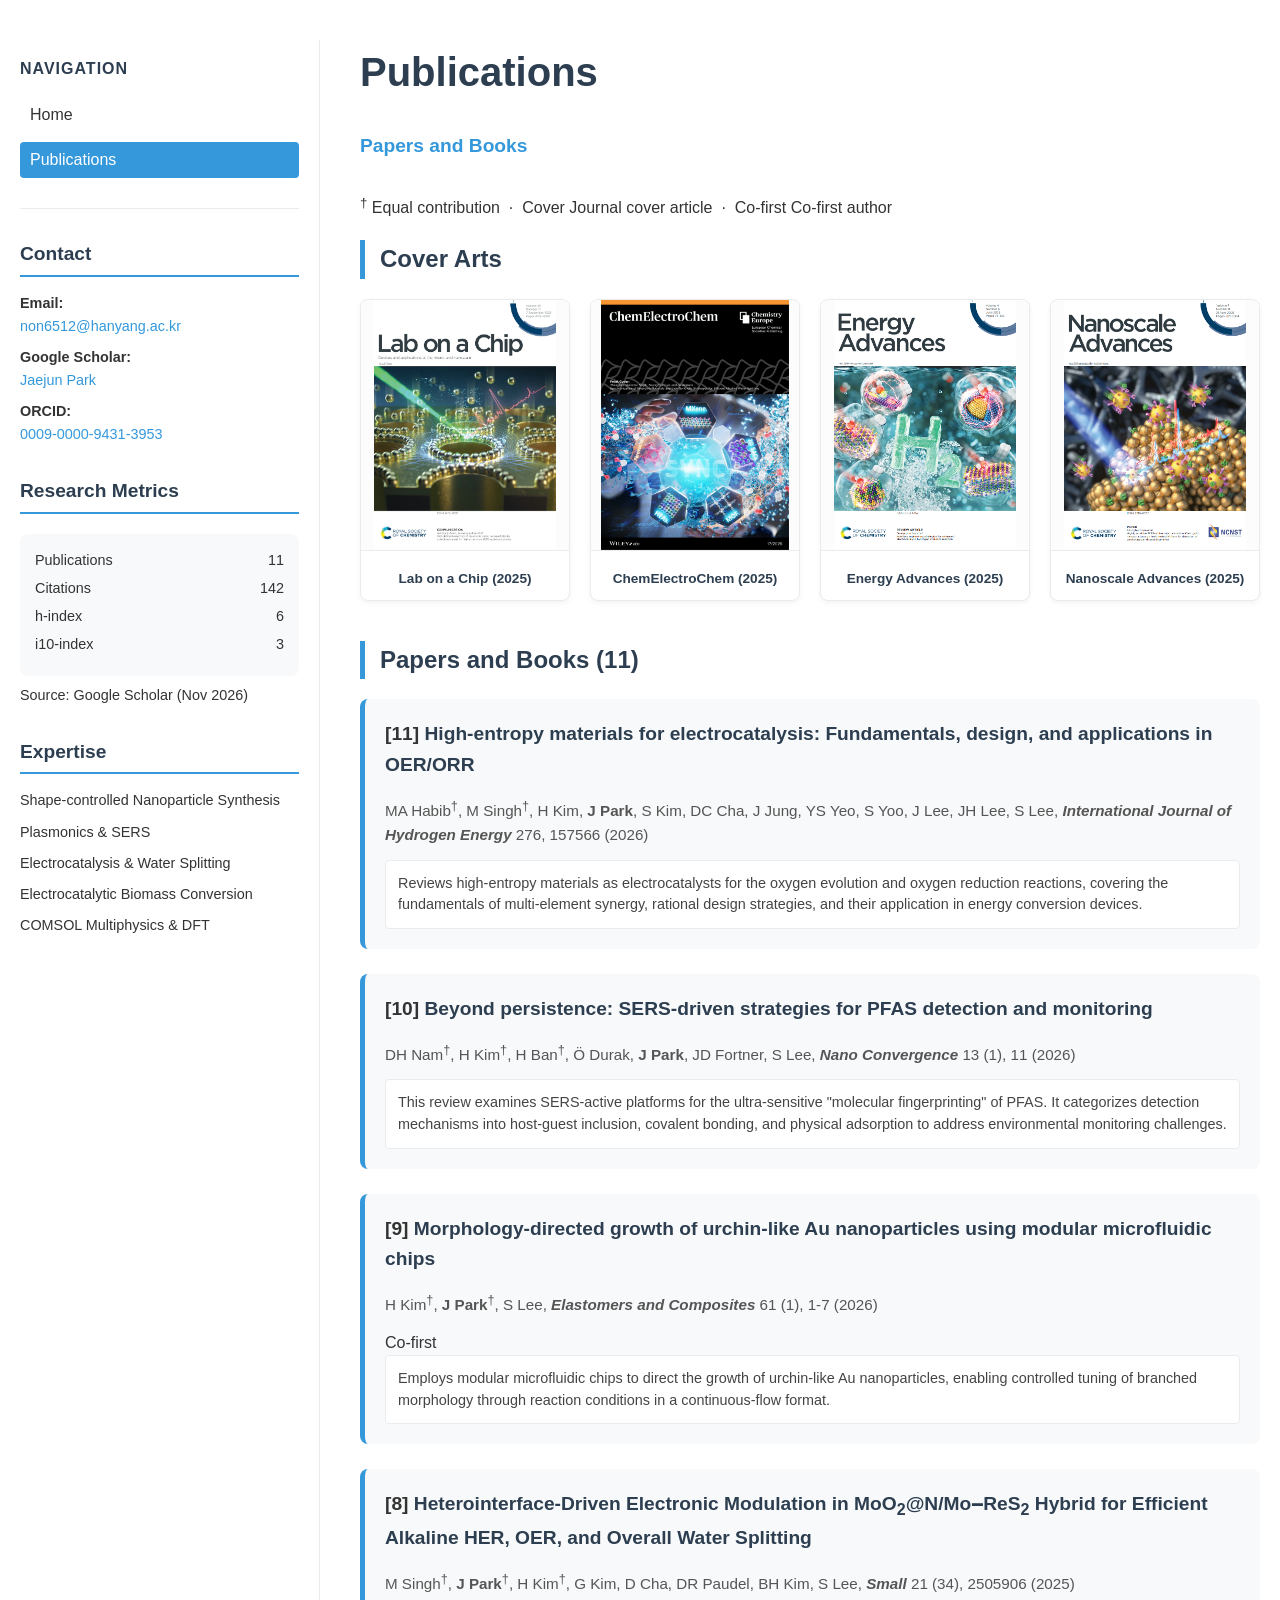
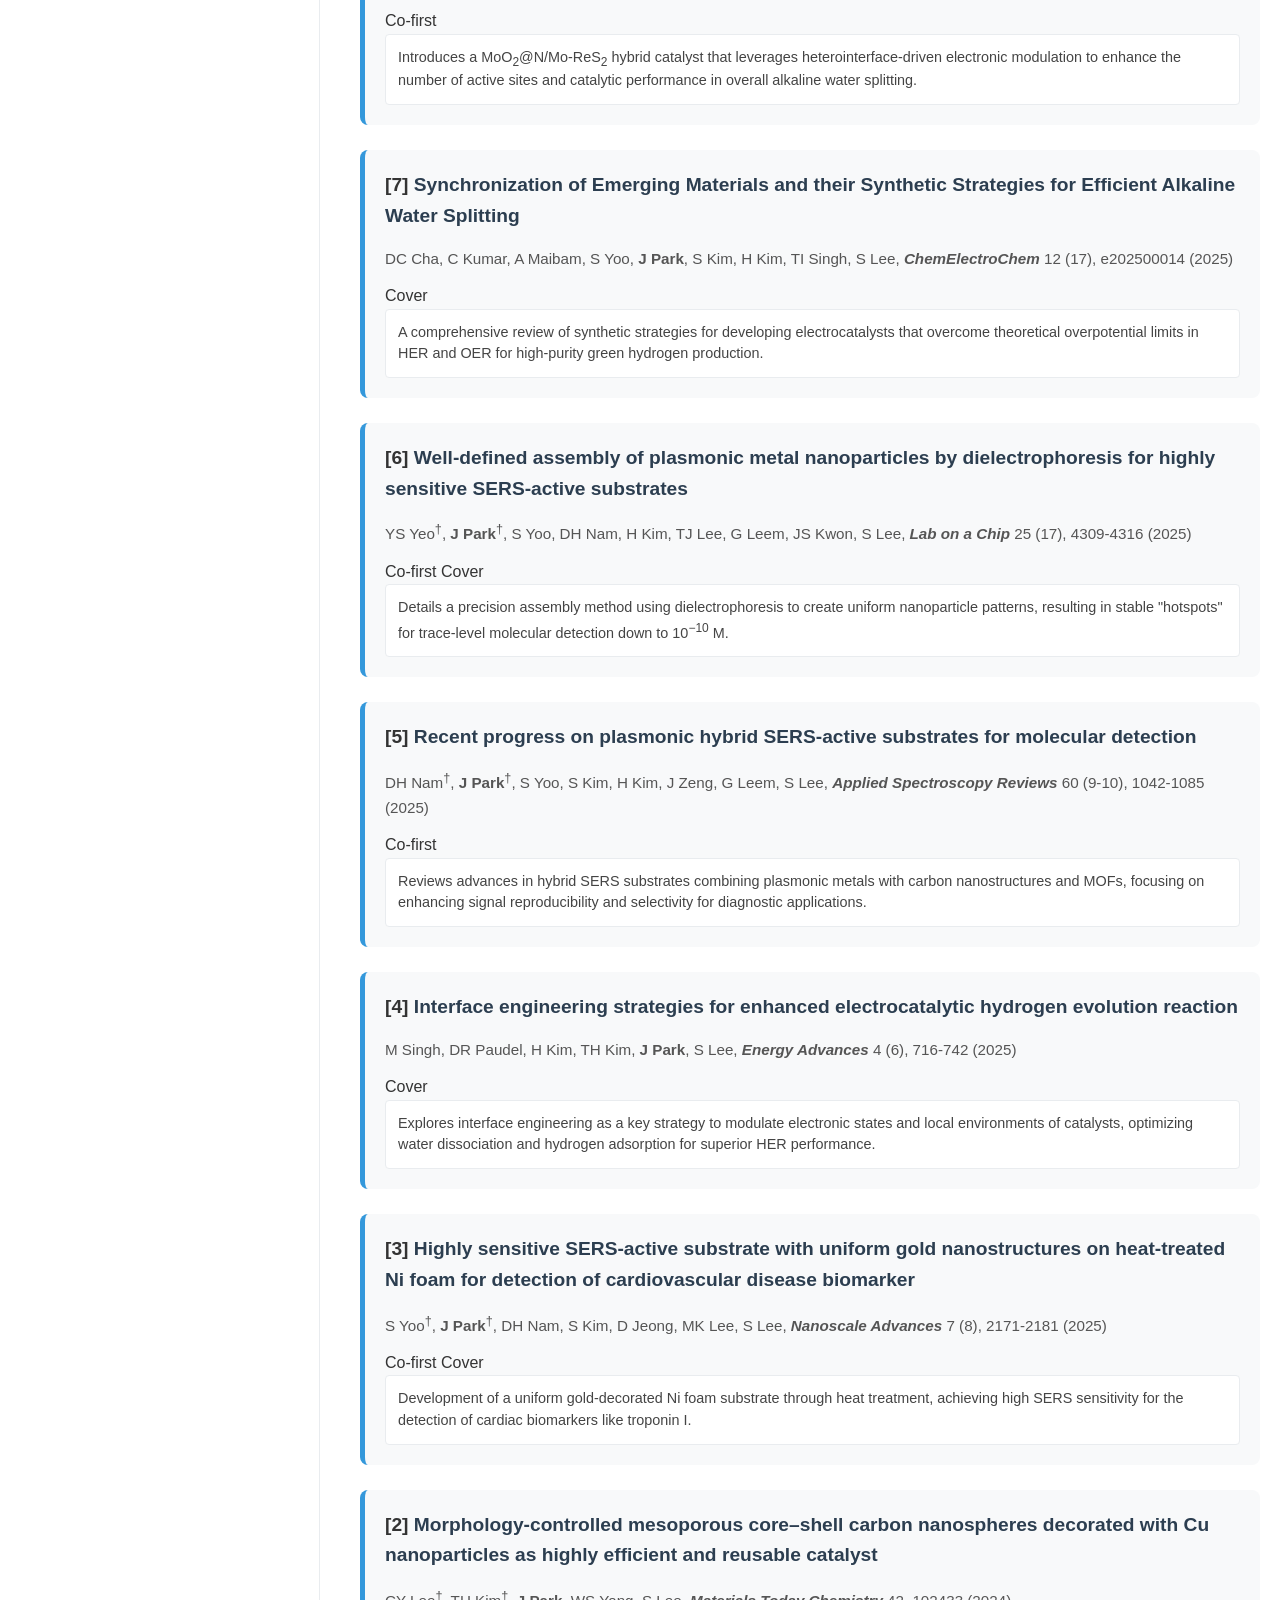
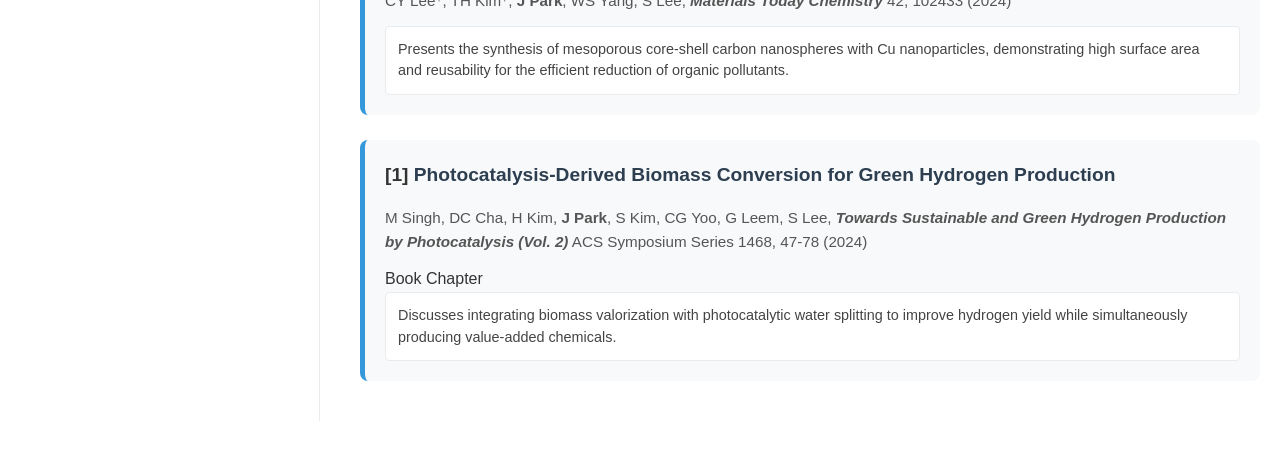
==== commit 46b72b91: "publications.html" ====
--- a/publications.html
+++ b/publications.html
@@ -80,7 +80,7 @@
             <section class="section">
                 <h2>Papers and Books <span class="count">(11)</span></h2>
                 <div class="publication-item">
-                    <h3><span class="pub-num">[1]</span> <a href="https://doi.org/10.1016/j.ijhydene.2026.157566" target="_blank">High-entropy materials for electrocatalysis: Fundamentals, design, and applications in OER/ORR</a></h3>
+                    <h3><span class="pub-num">[11]</span> <a href="https://doi.org/10.1016/j.ijhydene.2026.157566" target="_blank">High-entropy materials for electrocatalysis: Fundamentals, design, and applications in OER/ORR</a></h3>
                     <p class="pub-meta">MA Habib<sup>†</sup>, M Singh<sup>†</sup>, H Kim, <strong>J Park</strong>, S Kim, DC Cha, J Jung, YS Yeo, S Yoo, J Lee, JH Lee, S Lee, <strong><em>International Journal of Hydrogen Energy</em></strong> 276, 157566 (2026)</p>
                     <div class="pub-summary">
                         Reviews high-entropy materials as electrocatalysts for the oxygen evolution and oxygen reduction reactions, covering the fundamentals of multi-element synergy, rational design strategies, and their application in energy conversion devices.
@@ -88,7 +88,7 @@
                 </div>
 
                 <div class="publication-item">
-                    <h3><span class="pub-num">[2]</span> <a href="https://doi.org/10.1186/s40580-026-00538-0" target="_blank">Beyond persistence: SERS-driven strategies for PFAS detection and monitoring</a></h3>
+                    <h3><span class="pub-num">[10]</span> <a href="https://doi.org/10.1186/s40580-026-00538-0" target="_blank">Beyond persistence: SERS-driven strategies for PFAS detection and monitoring</a></h3>
                     <p class="pub-meta">DH Nam<sup>†</sup>, H Kim<sup>†</sup>, H Ban<sup>†</sup>, Ö Durak, <strong>J Park</strong>, JD Fortner, S Lee, <strong><em>Nano Convergence</em></strong> 13 (1), 11 (2026)</p>
                     <div class="pub-summary">
                         This review examines SERS-active platforms for the ultra-sensitive "molecular fingerprinting" of PFAS. It categorizes detection mechanisms into host-guest inclusion, covalent bonding, and physical adsorption to address environmental monitoring challenges.
@@ -96,7 +96,7 @@
                 </div>
 
                 <div class="publication-item">
-                    <h3><span class="pub-num">[3]</span> <a href="https://doi.org/10.7473/EC.2026.61.1.1" target="_blank">Morphology-directed growth of urchin-like Au nanoparticles using modular microfluidic chips</a></h3>
+                    <h3><span class="pub-num">[9]</span> <a href="https://doi.org/10.7473/EC.2026.61.1.1" target="_blank">Morphology-directed growth of urchin-like Au nanoparticles using modular microfluidic chips</a></h3>
                     <p class="pub-meta">H Kim<sup>†</sup>, <strong>J Park</strong><sup>†</sup>, S Lee, <strong><em>Elastomers and Composites</em></strong> 61 (1), 1-7 (2026)</p>
                     <div class="pub-tags"><span class="tag tag-first">Co-first</span></div>
                     <div class="pub-summary">
@@ -105,7 +105,7 @@
                 </div>
 
                 <div class="publication-item">
-                    <h3><span class="pub-num">[4]</span> <a href="https://doi.org/10.1002/smll.202505906" target="_blank">Heterointerface‐Driven Electronic Modulation in MoO<sub>2</sub>@N/Mo‒ReS<sub>2</sub> Hybrid for Efficient Alkaline HER, OER, and Overall Water Splitting</a></h3>
+                    <h3><span class="pub-num">[8]</span> <a href="https://doi.org/10.1002/smll.202505906" target="_blank">Heterointerface‐Driven Electronic Modulation in MoO<sub>2</sub>@N/Mo‒ReS<sub>2</sub> Hybrid for Efficient Alkaline HER, OER, and Overall Water Splitting</a></h3>
                     <p class="pub-meta">M Singh<sup>†</sup>, <strong>J Park</strong><sup>†</sup>, H Kim<sup>†</sup>, G Kim, D Cha, DR Paudel, BH Kim, S Lee, <strong><em>Small</em></strong> 21 (34), 2505906 (2025)</p>
                     <div class="pub-tags"><span class="tag tag-first">Co-first</span></div>
                     <div class="pub-summary">
@@ -114,7 +114,7 @@
                 </div>
 
                 <div class="publication-item">
-                    <h3><span class="pub-num">[5]</span> <a href="https://doi.org/10.1002/celc.202500014" target="_blank">Synchronization of Emerging Materials and their Synthetic Strategies for Efficient Alkaline Water Splitting</a></h3>
+                    <h3><span class="pub-num">[7]</span> <a href="https://doi.org/10.1002/celc.202500014" target="_blank">Synchronization of Emerging Materials and their Synthetic Strategies for Efficient Alkaline Water Splitting</a></h3>
                     <p class="pub-meta">DC Cha, C Kumar, A Maibam, S Yoo, <strong>J Park</strong>, S Kim, H Kim, TI Singh, S Lee, <strong><em>ChemElectroChem</em></strong> 12 (17), e202500014 (2025)</p>
                     <div class="pub-tags"><span class="tag tag-cover">Cover</span></div>
                     <div class="pub-summary">
@@ -132,7 +132,7 @@
                 </div>
 
                 <div class="publication-item">
-                    <h3><span class="pub-num">[7]</span> <a href="https://doi.org/10.1080/05704928.2025.2502677" target="_blank">Recent progress on plasmonic hybrid SERS-active substrates for molecular detection</a></h3>
+                    <h3><span class="pub-num">[5]</span> <a href="https://doi.org/10.1080/05704928.2025.2502677" target="_blank">Recent progress on plasmonic hybrid SERS-active substrates for molecular detection</a></h3>
                     <p class="pub-meta">DH Nam<sup>†</sup>, <strong>J Park</strong><sup>†</sup>, S Yoo, S Kim, H Kim, J Zeng, G Leem, S Lee, <strong><em>Applied Spectroscopy Reviews</em></strong> 60 (9-10), 1042-1085 (2025)</p>
                     <div class="pub-tags"><span class="tag tag-first">Co-first</span></div>
                     <div class="pub-summary">
@@ -141,7 +141,7 @@
                 </div>
 
                 <div class="publication-item">
-                    <h3><span class="pub-num">[8]</span> <a href="https://doi.org/10.1039/D5YA00022J" target="_blank">Interface engineering strategies for enhanced electrocatalytic hydrogen evolution reaction</a></h3>
+                    <h3><span class="pub-num">[4]</span> <a href="https://doi.org/10.1039/D5YA00022J" target="_blank">Interface engineering strategies for enhanced electrocatalytic hydrogen evolution reaction</a></h3>
                     <p class="pub-meta">M Singh, DR Paudel, H Kim, TH Kim, <strong>J Park</strong>, S Lee, <strong><em>Energy Advances</em></strong> 4 (6), 716-742 (2025)</p>
                     <div class="pub-tags"><span class="tag tag-cover">Cover</span></div>
                     <div class="pub-summary">
@@ -150,7 +150,7 @@
                 </div>
 
                 <div class="publication-item">
-                    <h3><span class="pub-num">[9]</span> <a href="https://doi.org/10.1039/D5NA00052A" target="_blank">Highly sensitive SERS-active substrate with uniform gold nanostructures on heat-treated Ni foam for detection of cardiovascular disease biomarker</a></h3>
+                    <h3><span class="pub-num">[3]</span> <a href="https://doi.org/10.1039/D5NA00052A" target="_blank">Highly sensitive SERS-active substrate with uniform gold nanostructures on heat-treated Ni foam for detection of cardiovascular disease biomarker</a></h3>
                     <p class="pub-meta">S Yoo<sup>†</sup>, <strong>J Park</strong><sup>†</sup>, DH Nam, S Kim, D Jeong, MK Lee, S Lee, <strong><em>Nanoscale Advances</em></strong> 7 (8), 2171-2181 (2025)</p>
                     <div class="pub-tags"><span class="tag tag-first">Co-first</span> <span class="tag tag-cover">Cover</span></div>
                     <div class="pub-summary">
@@ -159,7 +159,7 @@
                 </div>
 
                 <div class="publication-item">
-                    <h3><span class="pub-num">[10]</span> <a href="https://doi.org/10.1016/j.mtchem.2024.102433" target="_blank">Morphology-controlled mesoporous core–shell carbon nanospheres decorated with Cu nanoparticles as highly efficient and reusable catalyst</a></h3>
+                    <h3><span class="pub-num">[2]</span> <a href="https://doi.org/10.1016/j.mtchem.2024.102433" target="_blank">Morphology-controlled mesoporous core–shell carbon nanospheres decorated with Cu nanoparticles as highly efficient and reusable catalyst</a></h3>
                     <p class="pub-meta">CY Lee<sup>†</sup>, TH Kim<sup>†</sup>, <strong>J Park</strong>, WS Yang, S Lee, <strong><em>Materials Today Chemistry</em></strong> 42, 102433 (2024)</p>
                     <div class="pub-summary">
                         Presents the synthesis of mesoporous core-shell carbon nanospheres with Cu nanoparticles, demonstrating high surface area and reusability for the efficient reduction of organic pollutants.
@@ -167,7 +167,7 @@
                 </div>
 
                 <div class="publication-item">
-                    <h3><span class="pub-num">[11]</span> <a href="https://pubs.acs.org/doi/10.1021/bk-2024-1468.ch003" target="_blank">Photocatalysis-Derived Biomass Conversion for Green Hydrogen Production</a></h3>
+                    <h3><span class="pub-num">[1]</span> <a href="https://pubs.acs.org/doi/10.1021/bk-2024-1468.ch003" target="_blank">Photocatalysis-Derived Biomass Conversion for Green Hydrogen Production</a></h3>
                     <p class="pub-meta">M Singh, DC Cha, H Kim, <strong>J Park</strong>, S Kim, CG Yoo, G Leem, S Lee, <strong><em>Towards Sustainable and Green Hydrogen Production by Photocatalysis (Vol. 2)</em></strong> ACS Symposium Series 1468, 47-78 (2024)</p>
                     <div class="pub-tags"><span class="tag tag-chapter">Book Chapter</span></div>
                     <div class="pub-summary">
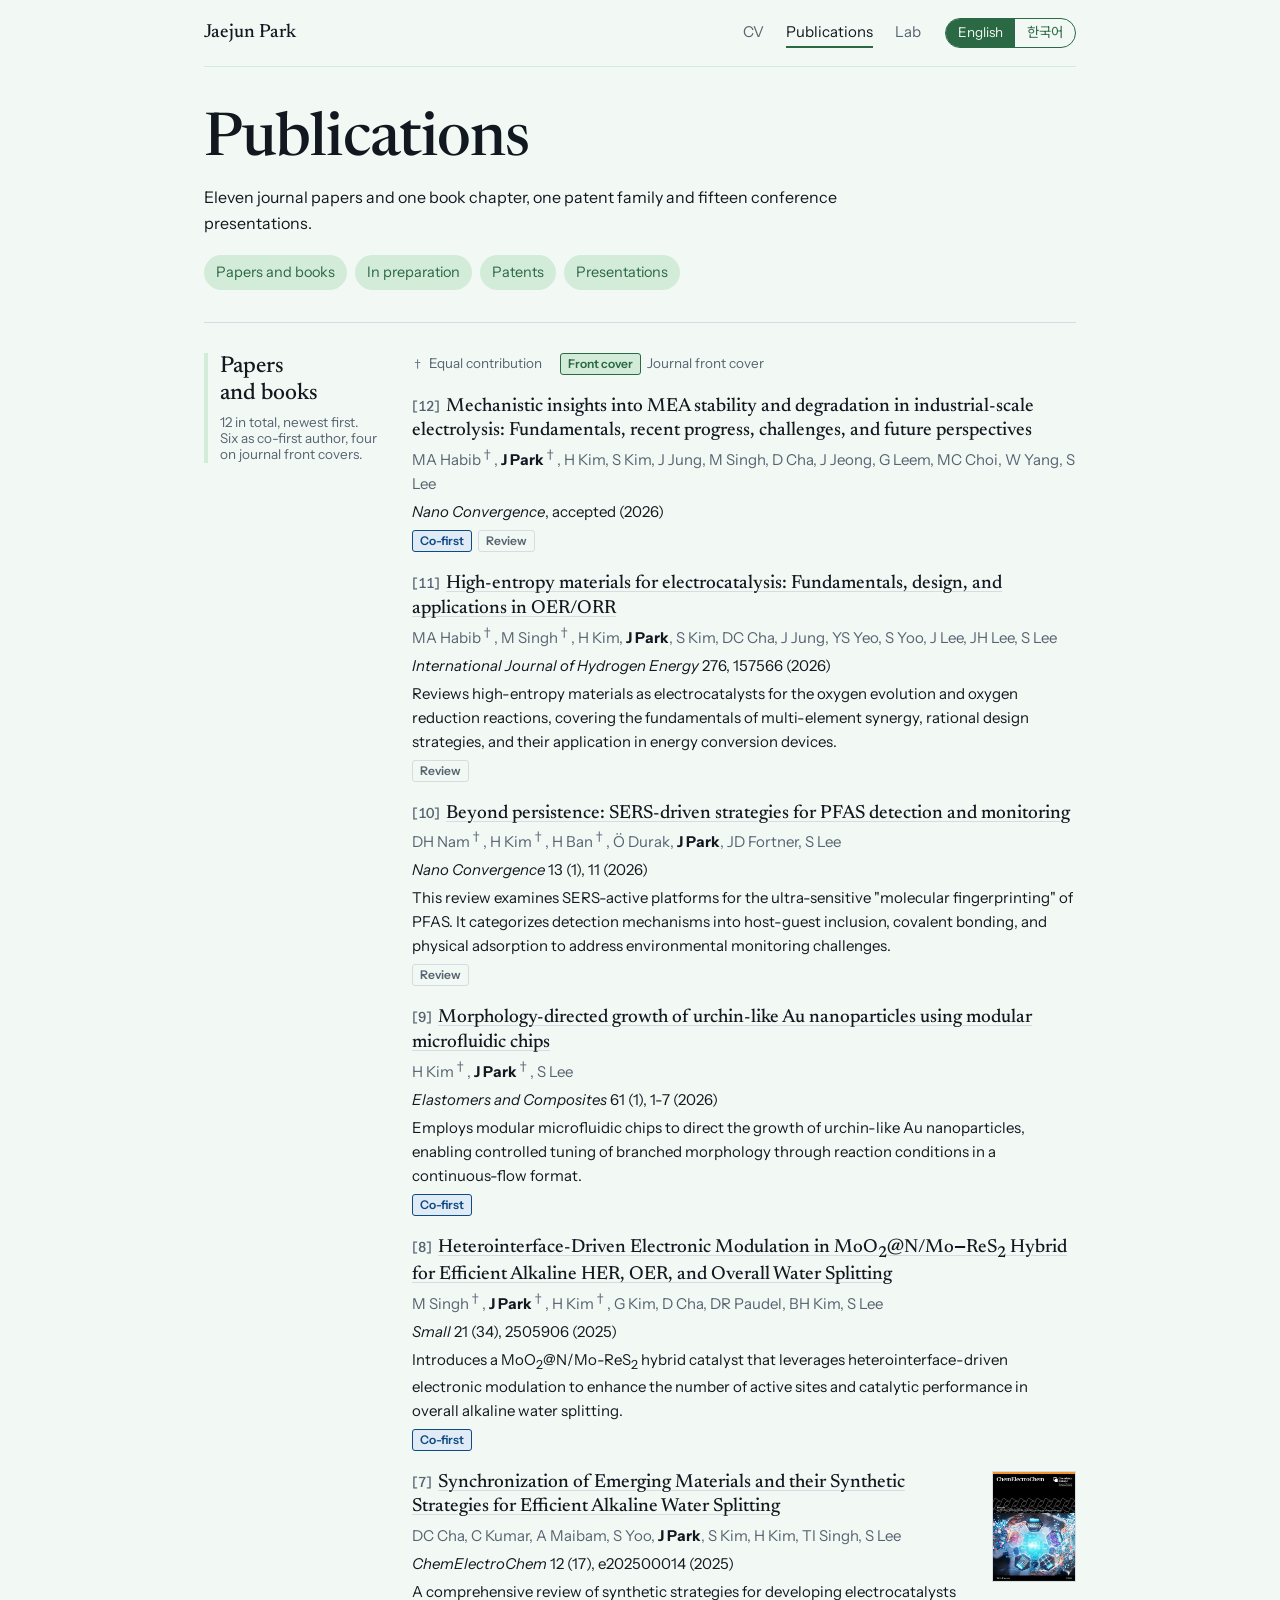
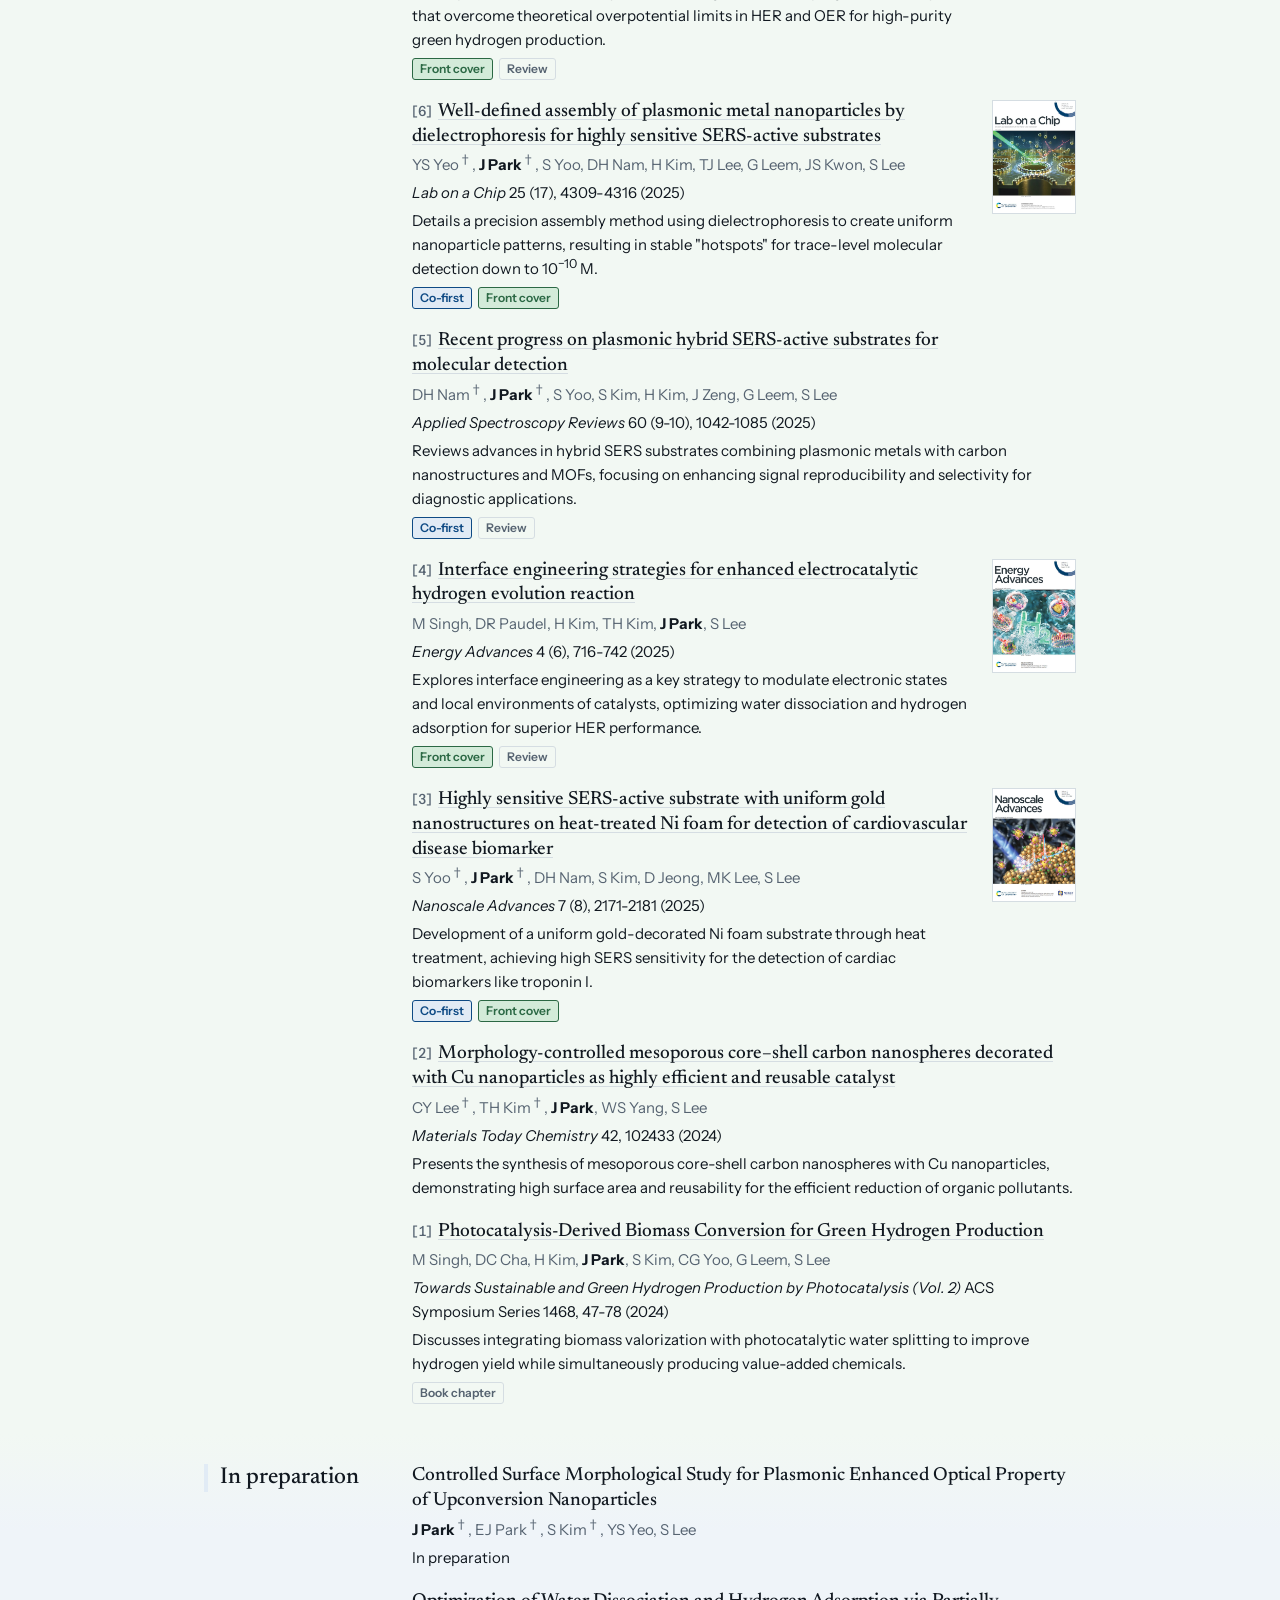
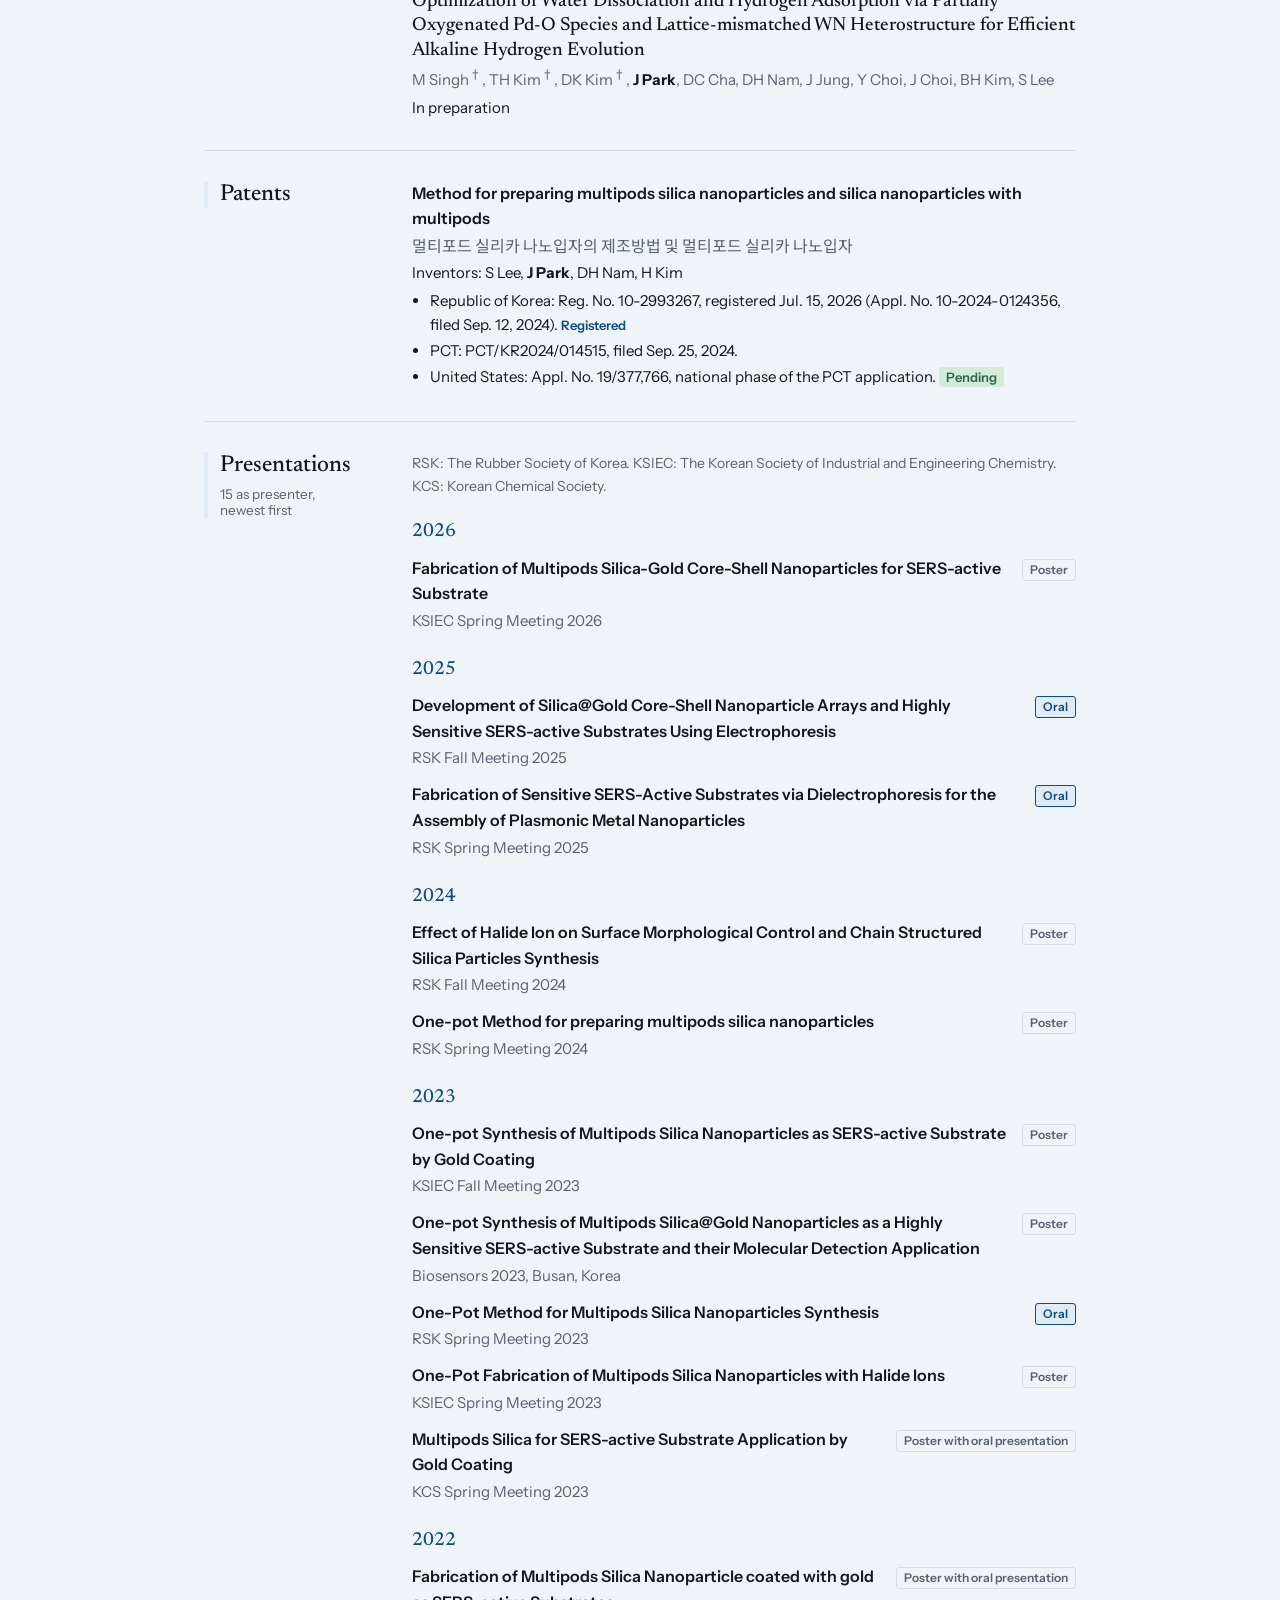
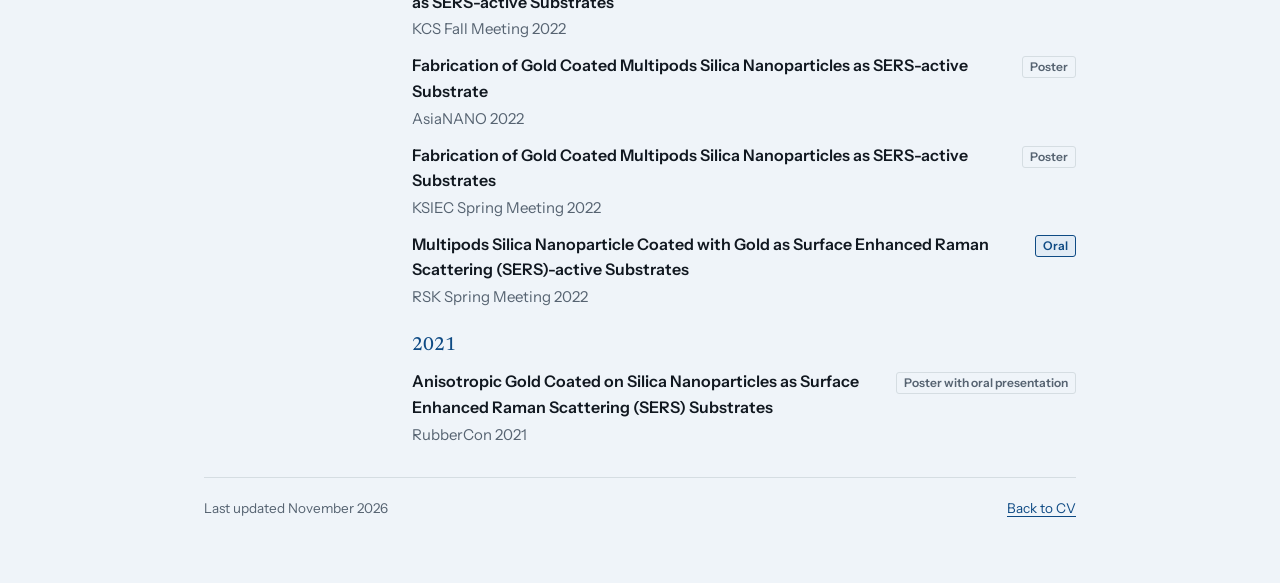
==== commit 22ce2049: "Add files via upload" ====
--- a/publications.html
+++ b/publications.html
@@ -1,182 +1,274 @@
 <!DOCTYPE html>
-<html lang="en">
+<html lang="en" data-lang="en">
 <head>
     <meta charset="UTF-8">
     <meta name="viewport" content="width=device-width, initial-scale=1.0">
-    <title>Publications | Jaejun Park</title>
+    <title>Publications, Patents and Presentations | Jaejun Park</title>
+    <meta name="description" content="Journal articles, reviews, a book chapter, patents and conference presentations by Jaejun Park.">
+    <meta property="og:title" content="Publications, Patents and Presentations | Jaejun Park">
+    <meta property="og:description" content="Journal articles, reviews, a book chapter, patents and conference presentations by Jaejun Park.">
+    <script>
+    /* Language: "en" (default) or "ko". Chosen with the switch, remembered in this browser, or forced with #ko / #en. */
+    (function(){var l='en';try{l=localStorage.getItem('cv-lang')||l}catch(e){}
+    if(location.hash==='#ko')l='ko';if(location.hash==='#en')l='en';
+    document.documentElement.setAttribute('data-lang',l);document.documentElement.lang=l})();
+    </script>
+    <link rel="preconnect" href="https://fonts.googleapis.com">
+    <link rel="preconnect" href="https://fonts.gstatic.com" crossorigin>
+    <link href="https://fonts.googleapis.com/css2?family=Instrument+Sans:wght@400;600&family=Newsreader:opsz,wght@6..72,400;6..72,500&family=Noto+Sans+KR:wght@400;600&display=swap" rel="stylesheet">
     <link rel="stylesheet" href="style.css">
 </head>
 <body>
-    <div class="container">
-        <!-- Sidebar -->
-        <aside class="sidebar">
-            <nav class="nav-menu">
-                <h3>Navigation</h3>
-                <ul>
-                    <li><a href="./index.html">Home</a></li>
-                    <li><a href="./publications.html" class="active">Publications</a></li>
+<div class="band-a"><div class="page">
+
+    <div class="top">
+        <a class="who" href="./index.html">Jaejun Park</a>
+        <div class="right">
+            <nav aria-label="Site">
+                <a href="./index.html">CV</a>
+                <a href="./publications.html" aria-current="page">Publications</a>
+                <a href="https://sites.google.com/view/phnl/" target="_blank" rel="noopener">Lab</a>
+            </nav>
+            <div class="lang" role="group" aria-label="Language">
+                <button type="button" data-set-lang="en">English</button>
+                <button type="button" data-set-lang="ko" lang="ko">한국어</button>
+            </div>
+        </div>
+    </div>
+
+    <header class="pagehead">
+        <h1>Publications</h1>
+        <p><span class="en">Eleven journal papers and one book chapter, one patent family and fifteen conference presentations.</span><span class="ko" lang="ko">저널 논문 11편과 book chapter 1편, 특허 1건(patent family), 학회 발표 15건.</span></p>
+        <ul class="jump">
+            <li><a href="#list">Papers and books</a></li>
+            <li><a href="#prep">In preparation</a></li>
+            <li><a href="#patents">Patents</a></li>
+            <li><a href="#presentations">Presentations</a></li>
+        </ul>
+    </header>
+
+    <section class="block" id="list">
+        <h2>Papers and books <small><span class="en">12 in total, newest first. Six as co-first author, four on journal front covers.</span><span class="ko" lang="ko">총 12편, 최신순. 공동 제1저자 6편, front cover 4편.</span></small></h2>
+        <div class="entries">
+            <p class="legend"><span><sup>†</sup> <span class="en">Equal contribution</span><span class="ko" lang="ko">공동 제1저자 (equal contribution)</span></span><span><span class="tag cover">Front cover</span> <span class="en">Journal front cover</span><span class="ko" lang="ko">저널 front cover 선정</span></span></p>
+
+            <!-- EDIT:p12  Accepted paper added 2026-11-16. Add volume, article number and DOI once published. "Review" tag assumed from the title. -->
+            <div class="pub" id="p12">
+                <div class="title"><span class="num">[12]</span>Mechanistic insights into MEA stability and degradation in industrial-scale electrolysis: Fundamentals, recent progress, challenges, and future perspectives</div>
+                <p class="authors">MA Habib<sup>†</sup>, <strong>J Park</strong><sup>†</sup>, H Kim, S Kim, J Jung, M Singh, D Cha, J Jeong, G Leem, MC Choi, W Yang, S Lee</p>
+                <p class="venue"><em>Nano Convergence</em>, <span class="en">accepted (2026)</span><span class="ko" lang="ko">게재 승인 (2026)</span></p>
+                <div class="tags"><span class="tag first">Co-first</span><span class="tag">Review</span></div>
+            </div>
+
+            <div class="pub" id="p11">
+                <div class="title"><span class="num">[11]</span><a href="https://doi.org/10.1016/j.ijhydene.2026.157566" target="_blank" rel="noopener">High-entropy materials for electrocatalysis: Fundamentals, design, and applications in OER/ORR</a></div>
+                <p class="authors">MA Habib<sup>†</sup>, M Singh<sup>†</sup>, H Kim, <strong>J Park</strong>, S Kim, DC Cha, J Jung, YS Yeo, S Yoo, J Lee, JH Lee, S Lee</p>
+                <p class="venue"><em>International Journal of Hydrogen Energy</em> 276, 157566 (2026)</p>
+                <p class="gist"><span class="en">Reviews high-entropy materials as electrocatalysts for the oxygen evolution and oxygen reduction reactions, covering the fundamentals of multi-element synergy, rational design strategies, and their application in energy conversion devices.</span><span class="ko" lang="ko">OER 및 ORR용 electrocatalyst로서의 high-entropy material을 다룬 review. 다원소 synergy의 기초, 설계 전략, 에너지 변환 소자 응용을 정리함.</span></p>
+                <div class="tags"><span class="tag">Review</span></div>
+            </div>
+
+            <div class="pub" id="p10">
+                <div class="title"><span class="num">[10]</span><a href="https://doi.org/10.1186/s40580-026-00538-0" target="_blank" rel="noopener">Beyond persistence: SERS-driven strategies for PFAS detection and monitoring</a></div>
+                <p class="authors">DH Nam<sup>†</sup>, H Kim<sup>†</sup>, H Ban<sup>†</sup>, Ö Durak, <strong>J Park</strong>, JD Fortner, S Lee</p>
+                <p class="venue"><em>Nano Convergence</em> 13 (1), 11 (2026)</p>
+                <p class="gist"><span class="en">This review examines SERS-active platforms for the ultra-sensitive "molecular fingerprinting" of PFAS. It categorizes detection mechanisms into host-guest inclusion, covalent bonding, and physical adsorption to address environmental monitoring challenges.</span><span class="ko" lang="ko">PFAS의 초고감도 검출을 위한 SERS-active platform을 정리한 review. 검출 메커니즘을 host-guest inclusion, covalent bonding, physical adsorption으로 분류함.</span></p>
+                <div class="tags"><span class="tag">Review</span></div>
+            </div>
+
+            <div class="pub" id="p9">
+                <div class="title"><span class="num">[9]</span><a href="https://doi.org/10.7473/EC.2026.61.1.1" target="_blank" rel="noopener">Morphology-directed growth of urchin-like Au nanoparticles using modular microfluidic chips</a></div>
+                <p class="authors">H Kim<sup>†</sup>, <strong>J Park</strong><sup>†</sup>, S Lee</p>
+                <p class="venue"><em>Elastomers and Composites</em> 61 (1), 1-7 (2026)</p>
+                <p class="gist"><span class="en">Employs modular microfluidic chips to direct the growth of urchin-like Au nanoparticles, enabling controlled tuning of branched morphology through reaction conditions in a continuous-flow format.</span><span class="ko" lang="ko">Modular microfluidic chip으로 urchin-like Au nanoparticle의 성장을 유도하고, continuous-flow 조건에서 반응 조건에 따라 branched morphology를 조절함.</span></p>
+                <div class="tags"><span class="tag first">Co-first</span></div>
+            </div>
+
+            <div class="pub" id="p8">
+                <div class="title"><span class="num">[8]</span><a href="https://doi.org/10.1002/smll.202505906" target="_blank" rel="noopener">Heterointerface‐Driven Electronic Modulation in MoO<sub>2</sub>@N/Mo‒ReS<sub>2</sub> Hybrid for Efficient Alkaline HER, OER, and Overall Water Splitting</a></div>
+                <p class="authors">M Singh<sup>†</sup>, <strong>J Park</strong><sup>†</sup>, H Kim<sup>†</sup>, G Kim, D Cha, DR Paudel, BH Kim, S Lee</p>
+                <p class="venue"><em>Small</em> 21 (34), 2505906 (2025)</p>
+                <p class="gist"><span class="en">Introduces a MoO<sub>2</sub>@N/Mo-ReS<sub>2</sub> hybrid catalyst that leverages heterointerface-driven electronic modulation to enhance the number of active sites and catalytic performance in overall alkaline water splitting.</span><span class="ko" lang="ko">Heterointerface에 의한 electronic modulation으로 active site와 촉매 성능을 높인 MoO<sub>2</sub>@N/Mo-ReS<sub>2</sub> hybrid catalyst를 제시하고 alkaline overall water splitting에 적용함.</span></p>
+                <div class="tags"><span class="tag first">Co-first</span></div>
+            </div>
+
+            <div class="pub withcover" id="p7">
+                <div class="text">
+                    <div class="title"><span class="num">[7]</span><a href="https://doi.org/10.1002/celc.202500014" target="_blank" rel="noopener">Synchronization of Emerging Materials and their Synthetic Strategies for Efficient Alkaline Water Splitting</a></div>
+                    <p class="authors">DC Cha, C Kumar, A Maibam, S Yoo, <strong>J Park</strong>, S Kim, H Kim, TI Singh, S Lee</p>
+                    <p class="venue"><em>ChemElectroChem</em> 12 (17), e202500014 (2025)</p>
+                    <p class="gist"><span class="en">A comprehensive review of synthetic strategies for developing electrocatalysts that overcome theoretical overpotential limits in HER and OER for high-purity green hydrogen production.</span><span class="ko" lang="ko">HER과 OER의 overpotential 한계를 넘기 위한 electrocatalyst 합성 전략을 정리한 review.</span></p>
+                    <div class="tags"><span class="tag cover">Front cover</span><span class="tag">Review</span></div>
+                </div>
+                <img src="images/cover-chemelectrochem-2025.jpg" alt="ChemElectroChem front cover" width="640" height="850" loading="lazy">
+            </div>
+
+            <div class="pub withcover" id="p6">
+                <div class="text">
+                    <div class="title"><span class="num">[6]</span><a href="https://doi.org/10.1039/D5LC00238A" target="_blank" rel="noopener">Well-defined assembly of plasmonic metal nanoparticles by dielectrophoresis for highly sensitive SERS-active substrates</a></div>
+                    <p class="authors">YS Yeo<sup>†</sup>, <strong>J Park</strong><sup>†</sup>, S Yoo, DH Nam, H Kim, TJ Lee, G Leem, JS Kwon, S Lee</p>
+                    <p class="venue"><em>Lab on a Chip</em> 25 (17), 4309-4316 (2025)</p>
+                    <p class="gist"><span class="en">Details a precision assembly method using dielectrophoresis to create uniform nanoparticle patterns, resulting in stable "hotspots" for trace-level molecular detection down to 10<sup>−10</sup> M.</span><span class="ko" lang="ko">Dielectrophoresis로 nanoparticle을 균일한 패턴으로 조립해 안정적인 hotspot을 형성하고, 10<sup>−10</sup> M 수준의 분자 검출을 보임.</span></p>
+                    <div class="tags"><span class="tag first">Co-first</span><span class="tag cover">Front cover</span></div>
+                </div>
+                <img src="images/cover-lab-on-a-chip-2025.jpg" alt="Lab on a Chip front cover" width="640" height="878" loading="lazy">
+            </div>
+
+            <div class="pub" id="p5">
+                <div class="title"><span class="num">[5]</span><a href="https://doi.org/10.1080/05704928.2025.2502677" target="_blank" rel="noopener">Recent progress on plasmonic hybrid SERS-active substrates for molecular detection</a></div>
+                <p class="authors">DH Nam<sup>†</sup>, <strong>J Park</strong><sup>†</sup>, S Yoo, S Kim, H Kim, J Zeng, G Leem, S Lee</p>
+                <p class="venue"><em>Applied Spectroscopy Reviews</em> 60 (9-10), 1042-1085 (2025)</p>
+                <p class="gist"><span class="en">Reviews advances in hybrid SERS substrates combining plasmonic metals with carbon nanostructures and MOFs, focusing on enhancing signal reproducibility and selectivity for diagnostic applications.</span><span class="ko" lang="ko">Plasmonic metal과 carbon nanostructure, MOF를 결합한 hybrid SERS substrate의 최근 연구를 정리한 review. 신호 재현성과 선택성 향상에 초점을 둠.</span></p>
+                <div class="tags"><span class="tag first">Co-first</span><span class="tag">Review</span></div>
+            </div>
+
+            <div class="pub withcover" id="p4">
+                <div class="text">
+                    <div class="title"><span class="num">[4]</span><a href="https://doi.org/10.1039/D5YA00022J" target="_blank" rel="noopener">Interface engineering strategies for enhanced electrocatalytic hydrogen evolution reaction</a></div>
+                    <p class="authors">M Singh, DR Paudel, H Kim, TH Kim, <strong>J Park</strong>, S Lee</p>
+                    <p class="venue"><em>Energy Advances</em> 4 (6), 716-742 (2025)</p>
+                    <p class="gist"><span class="en">Explores interface engineering as a key strategy to modulate electronic states and local environments of catalysts, optimizing water dissociation and hydrogen adsorption for superior HER performance.</span><span class="ko" lang="ko">촉매의 electronic state와 local environment를 조절하는 interface engineering 전략을 정리한 review. HER 성능을 위한 water dissociation과 hydrogen adsorption 최적화를 다룸.</span></p>
+                    <div class="tags"><span class="tag cover">Front cover</span><span class="tag">Review</span></div>
+                </div>
+                <img src="images/cover-energy-advances-2025.jpg" alt="Energy Advances front cover" width="640" height="878" loading="lazy">
+            </div>
+
+            <div class="pub withcover" id="p3">
+                <div class="text">
+                    <div class="title"><span class="num">[3]</span><a href="https://doi.org/10.1039/D5NA00052A" target="_blank" rel="noopener">Highly sensitive SERS-active substrate with uniform gold nanostructures on heat-treated Ni foam for detection of cardiovascular disease biomarker</a></div>
+                    <p class="authors">S Yoo<sup>†</sup>, <strong>J Park</strong><sup>†</sup>, DH Nam, S Kim, D Jeong, MK Lee, S Lee</p>
+                    <p class="venue"><em>Nanoscale Advances</em> 7 (8), 2171-2181 (2025)</p>
+                    <p class="gist"><span class="en">Development of a uniform gold-decorated Ni foam substrate through heat treatment, achieving high SERS sensitivity for the detection of cardiac biomarkers like troponin I.</span><span class="ko" lang="ko">열처리한 Ni foam 위에 균일한 Au nanostructure를 형성한 SERS substrate를 개발하고, troponin I 등 cardiac biomarker 검출에 적용함.</span></p>
+                    <div class="tags"><span class="tag first">Co-first</span><span class="tag cover">Front cover</span></div>
+                </div>
+                <img src="images/cover-nanoscale-advances-2025.jpg" alt="Nanoscale Advances front cover" width="640" height="877" loading="lazy">
+            </div>
+
+            <div class="pub" id="p2">
+                <div class="title"><span class="num">[2]</span><a href="https://doi.org/10.1016/j.mtchem.2024.102433" target="_blank" rel="noopener">Morphology-controlled mesoporous core–shell carbon nanospheres decorated with Cu nanoparticles as highly efficient and reusable catalyst</a></div>
+                <p class="authors">CY Lee<sup>†</sup>, TH Kim<sup>†</sup>, <strong>J Park</strong>, WS Yang, S Lee</p>
+                <p class="venue"><em>Materials Today Chemistry</em> 42, 102433 (2024)</p>
+                <p class="gist"><span class="en">Presents the synthesis of mesoporous core-shell carbon nanospheres with Cu nanoparticles, demonstrating high surface area and reusability for the efficient reduction of organic pollutants.</span><span class="ko" lang="ko">Cu nanoparticle을 담지한 mesoporous core-shell carbon nanosphere를 합성하고, 유기 오염물 환원 반응에서 높은 활성과 재사용성을 보임.</span></p>
+            </div>
+
+            <div class="pub" id="p1">
+                <div class="title"><span class="num">[1]</span><a href="https://pubs.acs.org/doi/10.1021/bk-2024-1468.ch003" target="_blank" rel="noopener">Photocatalysis-Derived Biomass Conversion for Green Hydrogen Production</a></div>
+                <p class="authors">M Singh, DC Cha, H Kim, <strong>J Park</strong>, S Kim, CG Yoo, G Leem, S Lee</p>
+                <p class="venue"><em>Towards Sustainable and Green Hydrogen Production by Photocatalysis (Vol. 2)</em> ACS Symposium Series 1468, 47-78 (2024)</p>
+                <p class="gist"><span class="en">Discusses integrating biomass valorization with photocatalytic water splitting to improve hydrogen yield while simultaneously producing value-added chemicals.</span><span class="ko" lang="ko">Biomass valorization과 photocatalytic water splitting을 결합해 수소 수율을 높이고 고부가 화합물을 함께 생산하는 방법을 다룬 book chapter.</span></p>
+                <div class="tags"><span class="tag">Book chapter</span></div>
+            </div>
+        </div>
+    </section>
+</div></div>
+
+<div class="band-b"><div class="page">
+    <section class="block first" id="prep">
+        <h2>In preparation</h2>
+        <div class="entries">
+            <!-- EDIT:d3  Status "in preparation" per the owner (2026-11-16). In the second manuscript the first three authors carried a "1" mark
+                 in the supplied list; it is shown here as equal contribution. Confirm. -->
+            <div class="pub">
+                <div class="title">Controlled Surface Morphological Study for Plasmonic Enhanced Optical Property of Upconversion Nanoparticles</div>
+                <p class="authors"><strong>J Park</strong><sup>†</sup>, EJ Park<sup>†</sup>, S Kim<sup>†</sup>, YS Yeo, S Lee</p>
+                <p class="venue"><span class="en">In preparation</span><span class="ko" lang="ko">준비 중 (in preparation)</span></p>
+            </div>
+            <div class="pub">
+                <div class="title">Optimization of Water Dissociation and Hydrogen Adsorption via Partially Oxygenated Pd-O Species and Lattice-mismatched WN Heterostructure for Efficient Alkaline Hydrogen Evolution</div>
+                <p class="authors">M Singh<sup>†</sup>, TH Kim<sup>†</sup>, DK Kim<sup>†</sup>, <strong>J Park</strong>, DC Cha, DH Nam, J Jung, Y Choi, J Choi, BH Kim, S Lee</p>
+                <p class="venue"><span class="en">In preparation</span><span class="ko" lang="ko">준비 중 (in preparation)</span></p>
+            </div>
+        </div>
+    </section>
+
+    <section class="block" id="patents">
+        <h2>Patents</h2>
+        <div class="entries">
+            <div class="item">
+                <span class="what"><span class="en">Method for preparing multipods silica nanoparticles and silica nanoparticles with multipods</span><span class="ko" lang="ko">멀티포드 실리카 나노입자의 제조방법 및 멀티포드 실리카 나노입자</span></span>
+                <span class="when"></span>
+                <p class="where"><span class="en"><span lang="ko">멀티포드 실리카 나노입자의 제조방법 및 멀티포드 실리카 나노입자</span></span><span class="ko" lang="ko">Method for preparing multipods silica nanoparticles and silica nanoparticles with multipods</span></p>
+                <p class="more"><span class="en">Inventors: S Lee, <strong>J Park</strong>, DH Nam, H Kim</span><span class="ko" lang="ko">발명자: 이승현, <strong>박재준</strong>, 남동환, 김하영</span></p>
+                <ul class="more">
+                    <li><span class="en">Republic of Korea: Reg. No. 10-2993267, registered Jul. 15, 2026 (Appl. No. 10-2024-0124356, filed Sep. 12, 2024).</span><span class="ko" lang="ko">대한민국: 등록번호 10-2993267, 2026.07.15 등록 (출원번호 10-2024-0124356, 2024.09.12 출원).</span> <span class="status done"><span class="en">Registered</span><span class="ko" lang="ko">등록</span></span></li>
+                    <li><span class="en">PCT: PCT/KR2024/014515, filed Sep. 25, 2024.</span><span class="ko" lang="ko">PCT: PCT/KR2024/014515, 2024.09.25 출원.</span></li>
+                    <li><span class="en">United States: Appl. No. 19/377,766, national phase of the PCT application.</span><span class="ko" lang="ko">미국: 출원번호 19/377,766, PCT 출원의 미국 국내단계 진입.</span> <span class="status open"><span class="en">Pending</span><span class="ko" lang="ko">심사 중</span></span></li>
                 </ul>
-            </nav>
-
-            <div class="contact-info">
-                <h3>Contact</h3>
-                <p><strong>Email:</strong><br><a href="mailto:non6512@hanyang.ac.kr">non6512@hanyang.ac.kr</a></p>
-                <p><strong>Google Scholar:</strong><br><a href="https://scholar.google.com/citations?user=hlHQDJwAAAAJ" target="_blank">Jaejun Park</a></p>
-                <p><strong>ORCID:</strong><br><a href="https://orcid.org/0009-0000-9431-3953" target="_blank">0009-0000-9431-3953</a></p>
-            </div>
-
-            <div class="contact-info">
-                <h3>Research Metrics</h3>
-                <!-- Google Scholar, as of 2026-11-08 -->
-                <div class="metrics">
-                    <div class="metric-item"><span>Publications</span> <span>11</span></div>
-                    <div class="metric-item"><span>Citations</span> <span>142</span></div>
-                    <div class="metric-item"><span>h-index</span> <span>6</span></div>
-                    <div class="metric-item"><span>i10-index</span> <span>3</span></div>
-                </div>
-                <p class="metric-note">Source: Google Scholar (Nov 2026)</p>
-            </div>
-
-            <div class="contact-info">
-                <h3>Expertise</h3>
-                <p>Shape-controlled Nanoparticle Synthesis</p>
-                <p>Plasmonics &amp; SERS</p>
-                <p>Electrocatalysis &amp; Water Splitting</p>
-                <p>Electrocatalytic Biomass Conversion</p>
-                <p>COMSOL Multiphysics &amp; DFT</p>
-            </div>
-        </aside>
-
-        <!-- Main Content -->
-        <main class="main-content">
-            <header>
-                <h1>Publications</h1>
-                <p class="subtitle">Papers and Books</p>
-                <p class="pub-legend"><sup>†</sup> Equal contribution &nbsp;·&nbsp; <span class="tag tag-cover">Cover</span> Journal cover article &nbsp;·&nbsp; <span class="tag tag-first">Co-first</span> Co-first author</p>
-            </header>
-
-            <section class="section">
-                <h2>Cover Arts</h2>
-                <div class="publication-gallery">
-                    <div class="gallery-item">
-                        <img src="images/LoC.png" alt="Lab on a Chip Cover">
-                        <p>Lab on a Chip (2025)</p>
-                    </div>
-                    <div class="gallery-item">
-                        <img src="images/CEC.png" alt="ChemElectroChem Cover">
-                        <p>ChemElectroChem (2025)</p>
-                    </div>
-                    <div class="gallery-item">
-                        <img src="images/EA.png" alt="Energy Advances Cover">
-                        <p>Energy Advances (2025)</p>
-                    </div>
-                    <div class="gallery-item">
-                        <img src="images/NA.png" alt="Nanoscale Advances Cover">
-                        <p>Nanoscale Advances (2025)</p>
-                    </div>
-                </div>
-            </section>
-
-            <section class="section">
-                <h2>Papers and Books <span class="count">(11)</span></h2>
-                <div class="publication-item">
-                    <h3><span class="pub-num">[11]</span> <a href="https://doi.org/10.1016/j.ijhydene.2026.157566" target="_blank">High-entropy materials for electrocatalysis: Fundamentals, design, and applications in OER/ORR</a></h3>
-                    <p class="pub-meta">MA Habib<sup>†</sup>, M Singh<sup>†</sup>, H Kim, <strong>J Park</strong>, S Kim, DC Cha, J Jung, YS Yeo, S Yoo, J Lee, JH Lee, S Lee, <strong><em>International Journal of Hydrogen Energy</em></strong> 276, 157566 (2026)</p>
-                    <div class="pub-summary">
-                        Reviews high-entropy materials as electrocatalysts for the oxygen evolution and oxygen reduction reactions, covering the fundamentals of multi-element synergy, rational design strategies, and their application in energy conversion devices.
-                    </div>
-                </div>
-
-                <div class="publication-item">
-                    <h3><span class="pub-num">[10]</span> <a href="https://doi.org/10.1186/s40580-026-00538-0" target="_blank">Beyond persistence: SERS-driven strategies for PFAS detection and monitoring</a></h3>
-                    <p class="pub-meta">DH Nam<sup>†</sup>, H Kim<sup>†</sup>, H Ban<sup>†</sup>, Ö Durak, <strong>J Park</strong>, JD Fortner, S Lee, <strong><em>Nano Convergence</em></strong> 13 (1), 11 (2026)</p>
-                    <div class="pub-summary">
-                        This review examines SERS-active platforms for the ultra-sensitive "molecular fingerprinting" of PFAS. It categorizes detection mechanisms into host-guest inclusion, covalent bonding, and physical adsorption to address environmental monitoring challenges.
-                    </div>
-                </div>
-
-                <div class="publication-item">
-                    <h3><span class="pub-num">[9]</span> <a href="https://doi.org/10.7473/EC.2026.61.1.1" target="_blank">Morphology-directed growth of urchin-like Au nanoparticles using modular microfluidic chips</a></h3>
-                    <p class="pub-meta">H Kim<sup>†</sup>, <strong>J Park</strong><sup>†</sup>, S Lee, <strong><em>Elastomers and Composites</em></strong> 61 (1), 1-7 (2026)</p>
-                    <div class="pub-tags"><span class="tag tag-first">Co-first</span></div>
-                    <div class="pub-summary">
-                        Employs modular microfluidic chips to direct the growth of urchin-like Au nanoparticles, enabling controlled tuning of branched morphology through reaction conditions in a continuous-flow format.
-                    </div>
-                </div>
-
-                <div class="publication-item">
-                    <h3><span class="pub-num">[8]</span> <a href="https://doi.org/10.1002/smll.202505906" target="_blank">Heterointerface‐Driven Electronic Modulation in MoO<sub>2</sub>@N/Mo‒ReS<sub>2</sub> Hybrid for Efficient Alkaline HER, OER, and Overall Water Splitting</a></h3>
-                    <p class="pub-meta">M Singh<sup>†</sup>, <strong>J Park</strong><sup>†</sup>, H Kim<sup>†</sup>, G Kim, D Cha, DR Paudel, BH Kim, S Lee, <strong><em>Small</em></strong> 21 (34), 2505906 (2025)</p>
-                    <div class="pub-tags"><span class="tag tag-first">Co-first</span></div>
-                    <div class="pub-summary">
-                        Introduces a MoO<sub>2</sub>@N/Mo-ReS<sub>2</sub> hybrid catalyst that leverages heterointerface-driven electronic modulation to enhance the number of active sites and catalytic performance in overall alkaline water splitting.
-                    </div>
-                </div>
-
-                <div class="publication-item">
-                    <h3><span class="pub-num">[7]</span> <a href="https://doi.org/10.1002/celc.202500014" target="_blank">Synchronization of Emerging Materials and their Synthetic Strategies for Efficient Alkaline Water Splitting</a></h3>
-                    <p class="pub-meta">DC Cha, C Kumar, A Maibam, S Yoo, <strong>J Park</strong>, S Kim, H Kim, TI Singh, S Lee, <strong><em>ChemElectroChem</em></strong> 12 (17), e202500014 (2025)</p>
-                    <div class="pub-tags"><span class="tag tag-cover">Cover</span></div>
-                    <div class="pub-summary">
-                        A comprehensive review of synthetic strategies for developing electrocatalysts that overcome theoretical overpotential limits in HER and OER for high-purity green hydrogen production.
-                    </div>
-                </div>
-
-                <div class="publication-item">
-                    <h3><span class="pub-num">[6]</span> <a href="https://doi.org/10.1039/D5LC00238A" target="_blank">Well-defined assembly of plasmonic metal nanoparticles by dielectrophoresis for highly sensitive SERS-active substrates</a></h3>
-                    <p class="pub-meta">YS Yeo<sup>†</sup>, <strong>J Park</strong><sup>†</sup>, S Yoo, DH Nam, H Kim, TJ Lee, G Leem, JS Kwon, S Lee, <strong><em>Lab on a Chip</em></strong> 25 (17), 4309-4316 (2025)</p>
-                    <div class="pub-tags"><span class="tag tag-first">Co-first</span> <span class="tag tag-cover">Cover</span></div>
-                    <div class="pub-summary">
-                        Details a precision assembly method using dielectrophoresis to create uniform nanoparticle patterns, resulting in stable "hotspots" for trace-level molecular detection down to 10<sup>−10</sup> M.
-                    </div>
-                </div>
-
-                <div class="publication-item">
-                    <h3><span class="pub-num">[5]</span> <a href="https://doi.org/10.1080/05704928.2025.2502677" target="_blank">Recent progress on plasmonic hybrid SERS-active substrates for molecular detection</a></h3>
-                    <p class="pub-meta">DH Nam<sup>†</sup>, <strong>J Park</strong><sup>†</sup>, S Yoo, S Kim, H Kim, J Zeng, G Leem, S Lee, <strong><em>Applied Spectroscopy Reviews</em></strong> 60 (9-10), 1042-1085 (2025)</p>
-                    <div class="pub-tags"><span class="tag tag-first">Co-first</span></div>
-                    <div class="pub-summary">
-                        Reviews advances in hybrid SERS substrates combining plasmonic metals with carbon nanostructures and MOFs, focusing on enhancing signal reproducibility and selectivity for diagnostic applications.
-                    </div>
-                </div>
-
-                <div class="publication-item">
-                    <h3><span class="pub-num">[4]</span> <a href="https://doi.org/10.1039/D5YA00022J" target="_blank">Interface engineering strategies for enhanced electrocatalytic hydrogen evolution reaction</a></h3>
-                    <p class="pub-meta">M Singh, DR Paudel, H Kim, TH Kim, <strong>J Park</strong>, S Lee, <strong><em>Energy Advances</em></strong> 4 (6), 716-742 (2025)</p>
-                    <div class="pub-tags"><span class="tag tag-cover">Cover</span></div>
-                    <div class="pub-summary">
-                        Explores interface engineering as a key strategy to modulate electronic states and local environments of catalysts, optimizing water dissociation and hydrogen adsorption for superior HER performance.
-                    </div>
-                </div>
-
-                <div class="publication-item">
-                    <h3><span class="pub-num">[3]</span> <a href="https://doi.org/10.1039/D5NA00052A" target="_blank">Highly sensitive SERS-active substrate with uniform gold nanostructures on heat-treated Ni foam for detection of cardiovascular disease biomarker</a></h3>
-                    <p class="pub-meta">S Yoo<sup>†</sup>, <strong>J Park</strong><sup>†</sup>, DH Nam, S Kim, D Jeong, MK Lee, S Lee, <strong><em>Nanoscale Advances</em></strong> 7 (8), 2171-2181 (2025)</p>
-                    <div class="pub-tags"><span class="tag tag-first">Co-first</span> <span class="tag tag-cover">Cover</span></div>
-                    <div class="pub-summary">
-                        Development of a uniform gold-decorated Ni foam substrate through heat treatment, achieving high SERS sensitivity for the detection of cardiac biomarkers like troponin I.
-                    </div>
-                </div>
-
-                <div class="publication-item">
-                    <h3><span class="pub-num">[2]</span> <a href="https://doi.org/10.1016/j.mtchem.2024.102433" target="_blank">Morphology-controlled mesoporous core–shell carbon nanospheres decorated with Cu nanoparticles as highly efficient and reusable catalyst</a></h3>
-                    <p class="pub-meta">CY Lee<sup>†</sup>, TH Kim<sup>†</sup>, <strong>J Park</strong>, WS Yang, S Lee, <strong><em>Materials Today Chemistry</em></strong> 42, 102433 (2024)</p>
-                    <div class="pub-summary">
-                        Presents the synthesis of mesoporous core-shell carbon nanospheres with Cu nanoparticles, demonstrating high surface area and reusability for the efficient reduction of organic pollutants.
-                    </div>
-                </div>
-
-                <div class="publication-item">
-                    <h3><span class="pub-num">[1]</span> <a href="https://pubs.acs.org/doi/10.1021/bk-2024-1468.ch003" target="_blank">Photocatalysis-Derived Biomass Conversion for Green Hydrogen Production</a></h3>
-                    <p class="pub-meta">M Singh, DC Cha, H Kim, <strong>J Park</strong>, S Kim, CG Yoo, G Leem, S Lee, <strong><em>Towards Sustainable and Green Hydrogen Production by Photocatalysis (Vol. 2)</em></strong> ACS Symposium Series 1468, 47-78 (2024)</p>
-                    <div class="pub-tags"><span class="tag tag-chapter">Book Chapter</span></div>
-                    <div class="pub-summary">
-                        Discusses integrating biomass valorization with photocatalytic water splitting to improve hydrogen yield while simultaneously producing value-added chemicals.
-                    </div>
-                </div>
-
-            </section>
-        </main>
-    </div>
+            </div>
+        </div>
+    </section>
+
+    <section class="block" id="presentations">
+        <h2>Presentations <small><span class="en">15 as presenter, newest first</span><span class="ko" lang="ko">본인 발표 15건, 최신순</span></small></h2>
+        <div class="entries">
+            <p class="note en">RSK: The Rubber Society of Korea. KSIEC: The Korean Society of Industrial and Engineering Chemistry. KCS: Korean Chemical Society.</p>
+            <div class="talks">
+                <div>
+                    <h3>2026</h3>
+                    <ol>
+                        <li><span class="t">Fabrication of Multipods Silica-Gold Core-Shell Nanoparticles for SERS-active Substrate</span><span class="tag">Poster</span><span class="c"><span class="en">KSIEC Spring Meeting 2026</span><span class="ko" lang="ko">한국공업화학회 2026 춘계 학술대회</span></span></li>
+                    </ol>
+                </div>
+                <div>
+                    <h3>2025</h3>
+                    <ol>
+                        <li><span class="t">Development of Silica@Gold Core-Shell Nanoparticle Arrays and Highly Sensitive SERS-active Substrates Using Electrophoresis</span><span class="tag oral">Oral</span><span class="c"><span class="en">RSK Fall Meeting 2025</span><span class="ko" lang="ko">한국고무학회 2025 추계 학술대회</span></span></li>
+                        <li><span class="t">Fabrication of Sensitive SERS-Active Substrates via Dielectrophoresis for the Assembly of Plasmonic Metal Nanoparticles</span><span class="tag oral">Oral</span><span class="c"><span class="en">RSK Spring Meeting 2025</span><span class="ko" lang="ko">한국고무학회 2025 춘계 학술대회</span></span></li>
+                    </ol>
+                </div>
+                <div>
+                    <h3>2024</h3>
+                    <ol>
+                        <li><span class="t">Effect of Halide Ion on Surface Morphological Control and Chain Structured Silica Particles Synthesis</span><span class="tag">Poster</span><span class="c"><span class="en">RSK Fall Meeting 2024</span><span class="ko" lang="ko">한국고무학회 2024 추계 학술대회</span></span></li>
+                        <li><span class="t">One-pot Method for preparing multipods silica nanoparticles</span><span class="tag">Poster</span><span class="c"><span class="en">RSK Spring Meeting 2024</span><span class="ko" lang="ko">한국고무학회 2024 춘계 학술대회</span></span></li>
+                    </ol>
+                </div>
+                <div>
+                    <h3>2023</h3>
+                    <ol>
+                        <li><span class="t">One-pot Synthesis of Multipods Silica Nanoparticles as SERS-active Substrate by Gold Coating</span><span class="tag">Poster</span><span class="c"><span class="en">KSIEC Fall Meeting 2023</span><span class="ko" lang="ko">한국공업화학회 2023 추계 학술대회</span></span></li>
+                        <li><span class="t">One-pot Synthesis of Multipods Silica@Gold Nanoparticles as a Highly Sensitive SERS-active Substrate and their Molecular Detection Application</span><span class="tag">Poster</span><span class="c"><span class="en">Biosensors 2023, Busan, Korea</span><span class="ko" lang="ko">Biosensors 2023, 부산</span></span></li>
+                        <li><span class="t">One-Pot Method for Multipods Silica Nanoparticles Synthesis</span><span class="tag oral">Oral</span><span class="c"><span class="en">RSK Spring Meeting 2023</span><span class="ko" lang="ko">한국고무학회 2023 춘계 학술대회</span></span></li>
+                        <li><span class="t">One-Pot Fabrication of Multipods Silica Nanoparticles with Halide Ions</span><span class="tag">Poster</span><span class="c"><span class="en">KSIEC Spring Meeting 2023</span><span class="ko" lang="ko">한국공업화학회 2023 춘계 학술대회</span></span></li>
+                        <li><span class="t">Multipods Silica for SERS-active Substrate Application by Gold Coating</span><span class="tag"><span class="en">Poster with oral presentation</span><span class="ko" lang="ko">Poster + 구두발표</span></span><span class="c"><span class="en">KCS Spring Meeting 2023</span><span class="ko" lang="ko">대한화학회 2023 춘계 학술발표회</span></span></li>
+                    </ol>
+                </div>
+                <div>
+                    <h3>2022</h3>
+                    <ol>
+                        <li><span class="t">Fabrication of Multipods Silica Nanoparticle coated with gold as SERS-active Substrates</span><span class="tag"><span class="en">Poster with oral presentation</span><span class="ko" lang="ko">Poster + 구두발표</span></span><span class="c"><span class="en">KCS Fall Meeting 2022</span><span class="ko" lang="ko">대한화학회 2022 추계 학술발표회</span></span></li>
+                        <li><span class="t">Fabrication of Gold Coated Multipods Silica Nanoparticles as SERS-active Substrate</span><span class="tag">Poster</span><span class="c">AsiaNANO 2022</span></li>
+                        <li><span class="t">Fabrication of Gold Coated Multipods Silica Nanoparticles as SERS-active Substrates</span><span class="tag">Poster</span><span class="c"><span class="en">KSIEC Spring Meeting 2022</span><span class="ko" lang="ko">한국공업화학회 2022 춘계 학술대회</span></span></li>
+                        <li><span class="t">Multipods Silica Nanoparticle Coated with Gold as Surface Enhanced Raman Scattering (SERS)-active Substrates</span><span class="tag oral">Oral</span><span class="c"><span class="en">RSK Spring Meeting 2022</span><span class="ko" lang="ko">한국고무학회 2022 춘계 학술대회</span></span></li>
+                    </ol>
+                </div>
+                <div>
+                    <h3>2021</h3>
+                    <ol>
+                        <li><span class="t">Anisotropic Gold Coated on Silica Nanoparticles as Surface Enhanced Raman Scattering (SERS) Substrates</span><span class="tag"><span class="en">Poster with oral presentation</span><span class="ko" lang="ko">Poster + 구두발표</span></span><span class="c">RubberCon 2021</span></li>
+                    </ol>
+                </div>
+            </div>
+        </div>
+    </section>
+
+    <footer>
+        <span><span class="en">Last updated November 2026</span><span class="ko" lang="ko">최종 수정 2026년 11월</span></span>
+        <span class="links"><a href="./index.html"><span class="en">Back to CV</span><span class="ko" lang="ko">CV로 돌아가기</span></a></span>
+    </footer>
+</div></div>
+
+<script>
+(function(){
+    var root=document.documentElement,btns=document.querySelectorAll('[data-set-lang]');
+    function show(l){root.setAttribute('data-lang',l);root.lang=l;
+        btns.forEach(function(b){b.setAttribute('aria-pressed',b.getAttribute('data-set-lang')===l?'true':'false')});
+        /* carry the language to the other page in the link itself, for embeds where browser storage is blocked */
+        document.querySelectorAll('a[href^="./"]').forEach(function(a){a.setAttribute('href',a.getAttribute('href').split('#')[0]+(l==='ko'?'#ko':''))});}
+    btns.forEach(function(b){b.addEventListener('click',function(){var l=b.getAttribute('data-set-lang');
+        try{localStorage.setItem('cv-lang',l)}catch(e){} show(l);});});
+    show(root.getAttribute('data-lang')||'en');
+})();
+</script>
 </body>
 </html>
--- a/style.css
+++ b/style.css
@@ -1,360 +1,189 @@
-:root {
-    --primary-color: #2c3e50;
-    --accent-color: #3498db;
-    --text-color: #333;
-    --light-bg: #f8f9fa;
-    --border-color: #e9ecef;
+/* Jaejun Park, academic CV
+   Layout: one left-aligned column (max 920px) on two full-width tinted bands.
+   Band A (pale green) runs from the top through the publication list; band B (pale blue) holds the rest.
+   Each section is a two-column row: a narrow rail with the section name, then the entries.
+   Name and text are black; Hanyang blue is used for links, pastel green for markers and tags.
+   Language: elements with class "en" or "ko" are shown according to html[data-lang]. */
+:root{
+  --green-pale:#f2f8f3;   /* band A */
+  --blue-pale:#eff4f9;    /* band B */
+  --surface:#ffffff;
+  --ink:#111820;
+  --muted:#566371;
+  --rule:#d5dde2;
+  --blue:#0e4a84;         /* Hanyang blue */
+  --blue-soft:#e1ebf5;
+  --green:#d3ebd9;        /* pastel green */
+  --green-ink:#2b6844;
+  --display:"Newsreader","Noto Serif KR","Iowan Old Style","Palatino Linotype",Georgia,serif;
+  --body:"Instrument Sans","Noto Sans KR","Segoe UI","Apple SD Gothic Neo","Malgun Gothic",Arial,sans-serif;
+  --rail:176px;
+}
+@media (prefers-color-scheme: dark){
+  :root{
+    --green-pale:#131b17; --blue-pale:#12171d; --surface:#1a2129; --ink:#e7ebee; --muted:#98a5b0;
+    --rule:#2a343d; --blue:#8fbdf0; --blue-soft:#1a2c40; --green:#213a2b; --green-ink:#9fd3b0;
+    color-scheme:dark;
+  }
+}
+*{box-sizing:border-box}
+html{-webkit-text-size-adjust:100%}
+body{margin:0;background:var(--blue-pale);color:var(--ink);font-family:var(--body);font-size:16px;line-height:1.6}
+a{color:var(--blue);text-decoration-thickness:1px;text-underline-offset:3px}
+a:hover{text-decoration-thickness:2px}
+:focus-visible{outline:2px solid var(--blue);outline-offset:3px;border-radius:2px}
+img{max-width:100%;height:auto;display:block}
+sup{line-height:0}
+
+/* language switch */
+html[data-lang="ko"] .en{display:none}
+html:not([data-lang="ko"]) .ko{display:none}
+html[data-lang="ko"] body{word-break:keep-all}
+
+.band-a{background:var(--green-pale)}
+.band-b{background:linear-gradient(var(--green-pale),var(--blue-pale) 96px)}
+.page{max-width:920px;margin:0 auto;padding:0 24px}
+.band-b .page{padding-bottom:64px}
+
+/* top bar */
+.top{display:flex;flex-wrap:wrap;gap:10px 24px;align-items:center;justify-content:space-between;padding:18px 0;border-bottom:1px solid var(--green)}
+.top .who{font-family:var(--display);font-size:19px;font-weight:500;color:var(--ink);text-decoration:none}
+.top .right{display:flex;flex-wrap:wrap;gap:10px 24px;align-items:center}
+.top nav{display:flex;flex-wrap:wrap;gap:4px 22px;font-size:15px}
+.top nav a{color:var(--muted);text-decoration:none;padding:2px 0;border-bottom:2px solid transparent}
+.top nav a:hover{color:var(--ink)}
+.top nav a[aria-current="page"]{color:var(--ink);border-bottom-color:var(--green-ink)}
+.lang{display:flex;border:1px solid var(--green-ink);border-radius:999px;overflow:hidden}
+.lang button{font:inherit;font-size:13.5px;line-height:1;padding:7px 12px;border:0;background:transparent;color:var(--green-ink);cursor:pointer}
+.lang button[aria-pressed="true"]{background:var(--green-ink);color:var(--green-pale)}
+
+/* hero */
+.hero{padding:52px 0 36px;display:grid;grid-template-columns:minmax(0,1fr) 250px;gap:32px 48px;align-items:end}
+.hero h1{font-family:var(--display);font-weight:500;font-size:clamp(44px,8vw,78px);line-height:1;letter-spacing:-.02em;margin:0 0 18px;color:var(--ink);display:flex;flex-wrap:wrap;align-items:baseline;gap:6px .3em}
+.hero h1 .hangul{font-size:.38em;letter-spacing:0;color:var(--muted);white-space:nowrap}
+.hero .role{font-size:19px;margin:0}
+.hero .place{color:var(--muted);margin:2px 0 0}
+.contact{margin:0;display:grid;grid-template-columns:auto 1fr;gap:4px 14px;font-size:14.5px}
+.contact dt{color:var(--muted)}
+.contact dd{margin:0;overflow-wrap:anywhere}
+
+.lead{display:grid;grid-template-columns:minmax(0,1fr) 250px;gap:32px 48px;padding-bottom:36px}
+.lead .summary p{margin:0 0 14px;max-width:62ch;font-size:17px}
+.lead .summary p:last-child{margin-bottom:0}
+.record{align-self:start;width:100%;border-collapse:collapse;font-size:14.5px;font-variant-numeric:tabular-nums;background:var(--blue-soft);border-radius:6px;border:14px solid var(--blue-soft)}
+.record th{text-align:left;font-weight:400;padding:6px 0;border-bottom:1px solid color-mix(in srgb,var(--blue) 18%,transparent)}
+.record td{text-align:right;font-family:var(--display);font-size:20px;padding:6px 0;border-bottom:1px solid color-mix(in srgb,var(--blue) 18%,transparent)}
+.record tfoot td{font-family:var(--body);font-size:12.5px;color:var(--muted);text-align:left;padding-top:8px;border-bottom:0}
+
+/* research images */
+.gallery{display:grid;grid-template-columns:repeat(2,minmax(0,1fr));gap:14px;margin:0;padding-bottom:40px}
+.gallery figure{margin:0}
+.gallery img{width:100%;border-radius:4px;border:1px solid var(--rule)}
+.gallery figcaption{font-size:13px;color:var(--muted);margin-top:6px;line-height:1.4}
+
+/* sections */
+.block{display:grid;grid-template-columns:var(--rail) minmax(0,1fr);gap:8px 32px;padding:30px 0;border-top:1px solid var(--rule)}
+.block.first{border-top:0}
+.block>h2{font-family:var(--display);font-weight:500;font-size:23px;line-height:1.2;margin:0;text-wrap:balance;padding-left:12px;border-left:4px solid var(--green);align-self:start}
+.band-b .block>h2{border-left-color:var(--blue-soft)}
+.block>h2 small{display:block;font-family:var(--body);font-size:13.5px;font-weight:400;color:var(--muted);margin-top:6px}
+.entries{display:flex;flex-direction:column;gap:20px;min-width:0}
+.note{font-size:14px;color:var(--muted);margin:0}
+
+.item{display:grid;grid-template-columns:minmax(0,1fr) auto;gap:2px 20px}
+.item .what{font-weight:600}
+.item .when{color:var(--muted);font-size:14.5px;white-space:nowrap;font-variant-numeric:tabular-nums}
+.item .where,.item .more{grid-column:1/-1;margin:0}
+.item .where{color:var(--muted)}
+.item .more{font-size:15px}
+.item ul.more{padding-left:18px}
+.item ul.more li{margin:2px 0}
+
+/* tags and status */
+.tag{display:inline-block;font-size:12px;font-weight:600;line-height:1;padding:4px 7px;border-radius:3px;border:1px solid var(--rule);color:var(--muted);vertical-align:middle;white-space:nowrap}
+.tag.first,.tag.oral{color:var(--blue);border-color:var(--blue);background:var(--blue-soft)}
+.tag.cover{color:var(--green-ink);border-color:var(--green-ink);background:var(--green)}
+.status{font-size:13px;font-weight:600;white-space:nowrap}
+.status.done{color:var(--blue)}
+.status.open{color:var(--green-ink);background:var(--green);padding:2px 7px;border-radius:3px}
+
+/* publications */
+.pub{display:flex;flex-direction:column;gap:4px}
+.pub .title{font-family:var(--display);font-size:19px;line-height:1.3;font-weight:500;text-wrap:pretty}
+.pub .title a{color:var(--ink);text-decoration-color:var(--rule)}
+.pub .title a:hover{color:var(--blue);text-decoration-color:var(--blue)}
+.pub .num{color:var(--muted);font-family:var(--body);font-size:14px;margin-right:6px;font-variant-numeric:tabular-nums}
+.pub .authors,.pub .venue,.pub .gist{margin:0;font-size:15px}
+.pub .authors{color:var(--muted)}
+.pub .authors strong{color:var(--ink)}
+.pub .gist{max-width:68ch}
+.pub .tags{display:flex;flex-wrap:wrap;gap:6px;margin-top:2px}
+.legend{display:flex;flex-wrap:wrap;gap:6px 18px;font-size:13.5px;color:var(--muted);margin:0}
+.legend span{display:inline-flex;gap:6px;align-items:center}
+/* a paper with its journal cover on the right */
+.pub.withcover{display:grid;grid-template-columns:minmax(0,1fr) 84px;gap:4px 20px;align-items:start}
+.pub.withcover .text{display:flex;flex-direction:column;gap:4px;min-width:0}
+.pub.withcover img{border:1px solid var(--rule);width:84px}
+
+/* skills */
+.skills{margin:0;display:grid;grid-template-columns:150px minmax(0,1fr);gap:10px 20px}
+.skills dt{color:var(--muted)}
+.skills dd{margin:0}
+
+/* in-page jump links */
+.jump{display:flex;flex-wrap:wrap;gap:8px;margin:18px 0 0;padding:0;list-style:none;font-size:14.5px}
+.jump a{display:block;padding:6px 12px;border-radius:999px;background:var(--green);color:var(--green-ink);text-decoration:none}
+.jump a:hover{background:var(--blue-soft);color:var(--blue)}
+
+/* presentations */
+.talks{display:flex;flex-direction:column;gap:22px}
+.talks h3{font-family:var(--display);font-weight:500;font-size:19px;margin:0 0 8px;color:var(--blue)}
+.talks ol{list-style:none;margin:0;padding:0;display:flex;flex-direction:column;gap:12px}
+.talks li{display:grid;grid-template-columns:minmax(0,1fr) auto;gap:2px 16px;align-items:baseline}
+.talks .t{font-weight:600}
+.talks .c{grid-column:1/-1;color:var(--muted);font-size:15px}
+
+.pagehead{padding:44px 0 32px}
+.pagehead h1{font-family:var(--display);font-weight:500;font-size:clamp(38px,7vw,60px);line-height:1;letter-spacing:-.015em;margin:0 0 14px;color:var(--ink)}
+.pagehead p{margin:0;max-width:62ch}
+
+footer{border-top:1px solid var(--rule);padding-top:20px;font-size:13.5px;color:var(--muted);display:flex;flex-wrap:wrap;gap:6px 24px;justify-content:space-between}
+
+@media (max-width:760px){
+  .hero,.lead{grid-template-columns:1fr}
+  .hero{padding:32px 0 24px;align-items:start}
+  .block{grid-template-columns:1fr;padding:24px 0}
+  .block>h2{margin-bottom:8px}
+  .skills{grid-template-columns:1fr;gap:2px}
+  .skills dd{margin-bottom:10px}
+  .gallery{grid-template-columns:1fr 1fr}
+}
+@media (max-width:420px){
+  .page{padding:0 16px}
+  .item{grid-template-columns:1fr}
+  .pub.withcover{grid-template-columns:1fr}
+  .pub.withcover img{display:none}
+  .talks li{grid-template-columns:1fr}
 }
 
-body {
-    font-family: 'Segoe UI', Tahoma, Geneva, Verdana, sans-serif;
-    line-height: 1.6;
-    color: var(--text-color);
-    margin: 0;
-    padding: 0;
-    background-color: #fff;
+/* Print: the browser's "Save as PDF" gives a clean paper CV in the language currently shown. */
+@media print{
+  :root{--green-pale:#fff;--blue-pale:#fff;--surface:#fff;--ink:#000;--muted:#444;--rule:#bbb;--blue:#000;--blue-soft:#fff;--green:#fff;--green-ink:#000}
+  body{font-size:10.5pt;line-height:1.4;background:#fff}
+  .band-a,.band-b{background:none}
+  .page{max-width:none;padding:0}
+  .top .right,footer .links,.jump,.pub.withcover img,.gallery{display:none}
+  .pub.withcover{grid-template-columns:1fr}
+  .top{padding:0 0 6pt}
+  .hero{padding:14pt 0 10pt;grid-template-columns:1fr 190pt}
+  .hero h1{font-size:30pt;margin-bottom:6pt}
+  .lead{grid-template-columns:1fr 150pt;padding-bottom:12pt}
+  .lead .summary p{font-size:10.5pt}
+  .record{border-width:0}
+  .block{grid-template-columns:96pt 1fr;padding:10pt 0;gap:4pt 14pt}
+  .block>h2{font-size:13pt;border-left:0;padding-left:0}
+  .entries{gap:8pt}
+  .item,.pub,.talks li{break-inside:avoid}
+  .pub .title{font-size:11.5pt}
+  a{color:#000;text-decoration:none}
 }
-
-.container {
-    max-width: 100%;
-    height: auto;
-    overflow: visible;
-    margin: 0 auto;
-    padding: 40px 20px;
-    display: grid;
-    grid-template-columns: 300px 1fr;
-    gap: 40px;
-}
-
-/* Academic Profile Buttons */
-.profile-buttons {
-    display: flex;
-    gap: 15px;
-    margin: 20px 0;
-    flex-wrap: wrap;
-}
-
-.profile-btn {
-    display: inline-flex;
-    align-items: center;
-    padding: 10px 20px;
-    border-radius: 5px;
-    text-decoration: none;
-    font-weight: 600;
-    font-size: 0.95rem;
-    transition: all 0.3s ease;
-    border: 1px solid var(--border-color);
-}
-
-.profile-btn.scholar {
-    background-color: #4285f4;
-    color: white;
-    border: none;
-}
-
-.profile-btn.orcid {
-    background-color: #a6ce39;
-    color: white;
-    border: none;
-}
-
-.profile-btn.researchgate {
-    background-color: #00ccbb;
-    color: white;
-    border: none;
-}
-
-.profile-btn:hover {
-    transform: translateY(-2px);
-    box-shadow: 0 4px 8px rgba(0,0,0,0.1);
-    opacity: 0.9;
-}
-
-/* Sidebar */
-.sidebar {
-    border-right: 1px solid var(--border-color);
-    padding-right: 20px;
-}
-
-.profile-pic {
-    width: 200px;
-    height: 200px;
-    background-color: var(--light-bg);
-    border-radius: 50%;
-    margin: 0 auto 20px;
-    display: flex;
-    align-items: center;
-    justify-content: center;
-    border: 3px solid var(--accent-color);
-    color: #ccc;
-    font-size: 14px;
-    overflow: hidden;
-}
-
-.profile-pic img {
-    width: 100%;
-    height: 100%;
-    object-fit: cover;
-}
-
-.contact-info {
-    margin-bottom: 30px;
-}
-
-.contact-info h3 {
-    font-size: 1.2rem;
-    color: var(--primary-color);
-    border-bottom: 2px solid var(--accent-color);
-    padding-bottom: 5px;
-    margin-bottom: 15px;
-}
-
-.contact-info p {
-    font-size: 0.9rem;
-    margin: 8px 0;
-    word-break: break-all;
-}
-
-.contact-info a {
-    color: var(--accent-color);
-    text-decoration: none;
-}
-
-.contact-info a:hover {
-    text-decoration: underline;
-}
-
-.metrics {
-    background: var(--light-bg);
-    padding: 15px;
-    border-radius: 8px;
-    margin-top: 20px;
-}
-
-.metrics h4 {
-    margin: 0 0 10px;
-    font-size: 1rem;
-}
-
-.metric-item {
-    display: flex;
-    justify-content: space-between;
-    margin-bottom: 5px;
-    font-size: 0.9rem;
-}
-
-/* Main Content */
-.main-content h1 {
-    font-size: 2.5rem;
-    color: var(--primary-color);
-    margin-top: 0;
-}
-
-.subtitle {
-    font-size: 1.2rem;
-    color: var(--accent-color);
-    font-weight: 600;
-    margin-bottom: 30px;
-}
-
-.section {
-    margin-bottom: 40px;
-}
-
-.section h2 {
-    font-size: 1.5rem;
-    color: var(--primary-color);
-    border-left: 5px solid var(--accent-color);
-    padding-left: 15px;
-    margin-bottom: 20px;
-}
-
-.entry {
-    margin-bottom: 20px;
-}
-
-.entry-header {
-    display: flex;
-    justify-content: space-between;
-    font-weight: 600;
-}
-
-.entry-sub {
-    font-style: italic;
-    color: #666;
-    margin-bottom: 5px;
-}
-
-.publications ol {
-    padding-left: 20px;
-}
-
-.publications li {
-    margin-bottom: 15px;
-}
-
-.paper-title {
-    font-weight: 600;
-    display: block;
-}
-
-.paper-meta {
-    font-size: 0.9rem;
-    color: #666;
-}
-
-/* Navigation Menu */
-.nav-menu {
-    margin-bottom: 30px;
-    border-bottom: 1px solid var(--border-color);
-    padding-bottom: 20px;
-}
-
-.nav-menu h3 {
-    font-size: 1rem;
-    color: var(--primary-color);
-    text-transform: uppercase;
-    letter-spacing: 1px;
-    margin-bottom: 15px;
-}
-
-.nav-menu ul {
-    list-style: none;
-    padding: 0;
-    margin: 0;
-}
-
-.nav-menu li {
-    margin-bottom: 10px;
-}
-
-.nav-menu a {
-    text-decoration: none;
-    color: var(--text-color);
-    font-weight: 500;
-    display: block;
-    padding: 5px 10px;
-    border-radius: 4px;
-    transition: background 0.3s;
-}
-
-.nav-menu a:hover, .nav-menu a.active {
-    background: var(--accent-color);
-    color: #fff;
-}
-
-/* Publication Details */
-.publication-item {
-    background: var(--light-bg);
-    padding: 20px;
-    border-radius: 8px;
-    margin-bottom: 25px;
-    border-left: 5px solid var(--accent-color);
-}
-
-.publication-item h3 {
-    margin: 0 0 10px;
-    font-size: 1.2rem;
-}
-
-.publication-item a {
-    color: var(--primary-color);
-    text-decoration: none;
-}
-
-.publication-item a:hover {
-    color: var(--accent-color);
-    text-decoration: underline;
-}
-
-.pub-meta {
-    font-size: 0.95rem;
-    color: #555;
-    margin-bottom: 12px;
-}
-
-.pub-summary {
-    font-size: 0.9rem;
-    color: #444;
-    line-height: 1.5;
-    background: #fff;
-    padding: 12px;
-    border-radius: 4px;
-    border: 1px solid var(--border-color);
-}
-
-/* Publication Gallery */
-.publication-gallery {
-    display: grid;
-    grid-template-columns: repeat(auto-fit, minmax(200px, 1fr));
-    gap: 20px;
-    margin-bottom: 40px;
-}
-
-.gallery-item {
-    background: #fff;
-    border: 1px solid var(--border-color);
-    border-radius: 8px;
-    overflow: hidden;
-    box-shadow: 0 2px 5px rgba(0,0,0,0.05);
-    transition: transform 0.3s;
-}
-
-.gallery-item:hover {
-    transform: translateY(-5px);
-}
-
-.gallery-item img {
-    width: 100%;
-    height: 250px;
-    object-fit: contain;
-    background: #fcfcfc;
-    border-bottom: 1px solid var(--border-color);
-}
-
-.gallery-item p {
-    padding: 10px;
-    margin: 0;
-    font-size: 0.85rem;
-    text-align: center;
-    font-weight: 600;
-    color: var(--primary-color);
-}
-
-/* Refined Publication Entry for Home */
-.pub-entry {
-    margin-bottom: 25px;
-    padding-bottom: 15px;
-    border-bottom: 1px border var(--light-bg);
-}
-
-.pub-title {
-    font-weight: 700;
-    color: var(--primary-color);
-    display: block;
-    margin-bottom: 5px;
-    font-size: 1.05rem;
-}
-
-.pub-authors {
-    font-size: 0.95rem;
-    color: #555;
-    margin-bottom: 3px;
-    display: block;
-}
-
-.pub-journal {
-    font-size: 0.9rem;
-    color: var(--accent-color);
-    font-style: italic;
-}
-
-@media (max-width: 768px) {
-    .container {
-        grid-template-columns: 1fr;
-    }
-    .sidebar {
-        border-right: none;
-        padding-right: 0;
-    }
-}
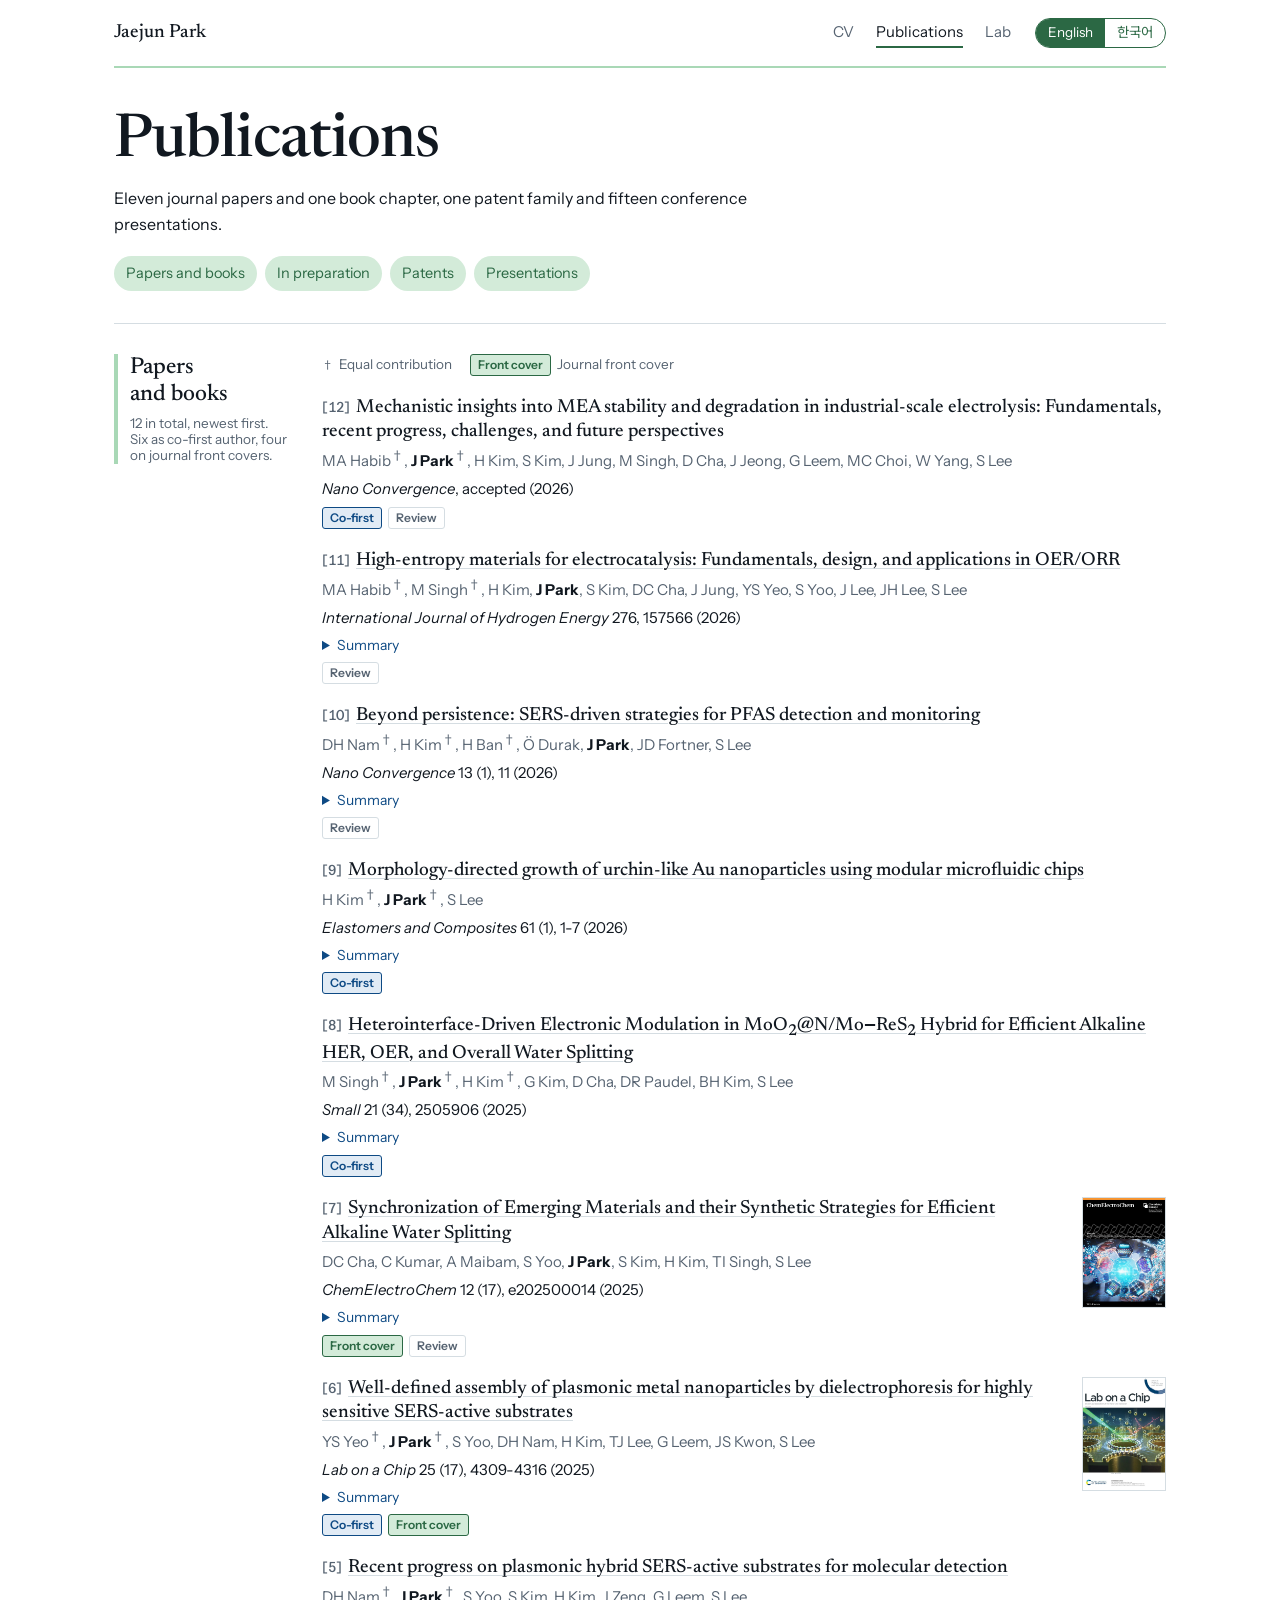
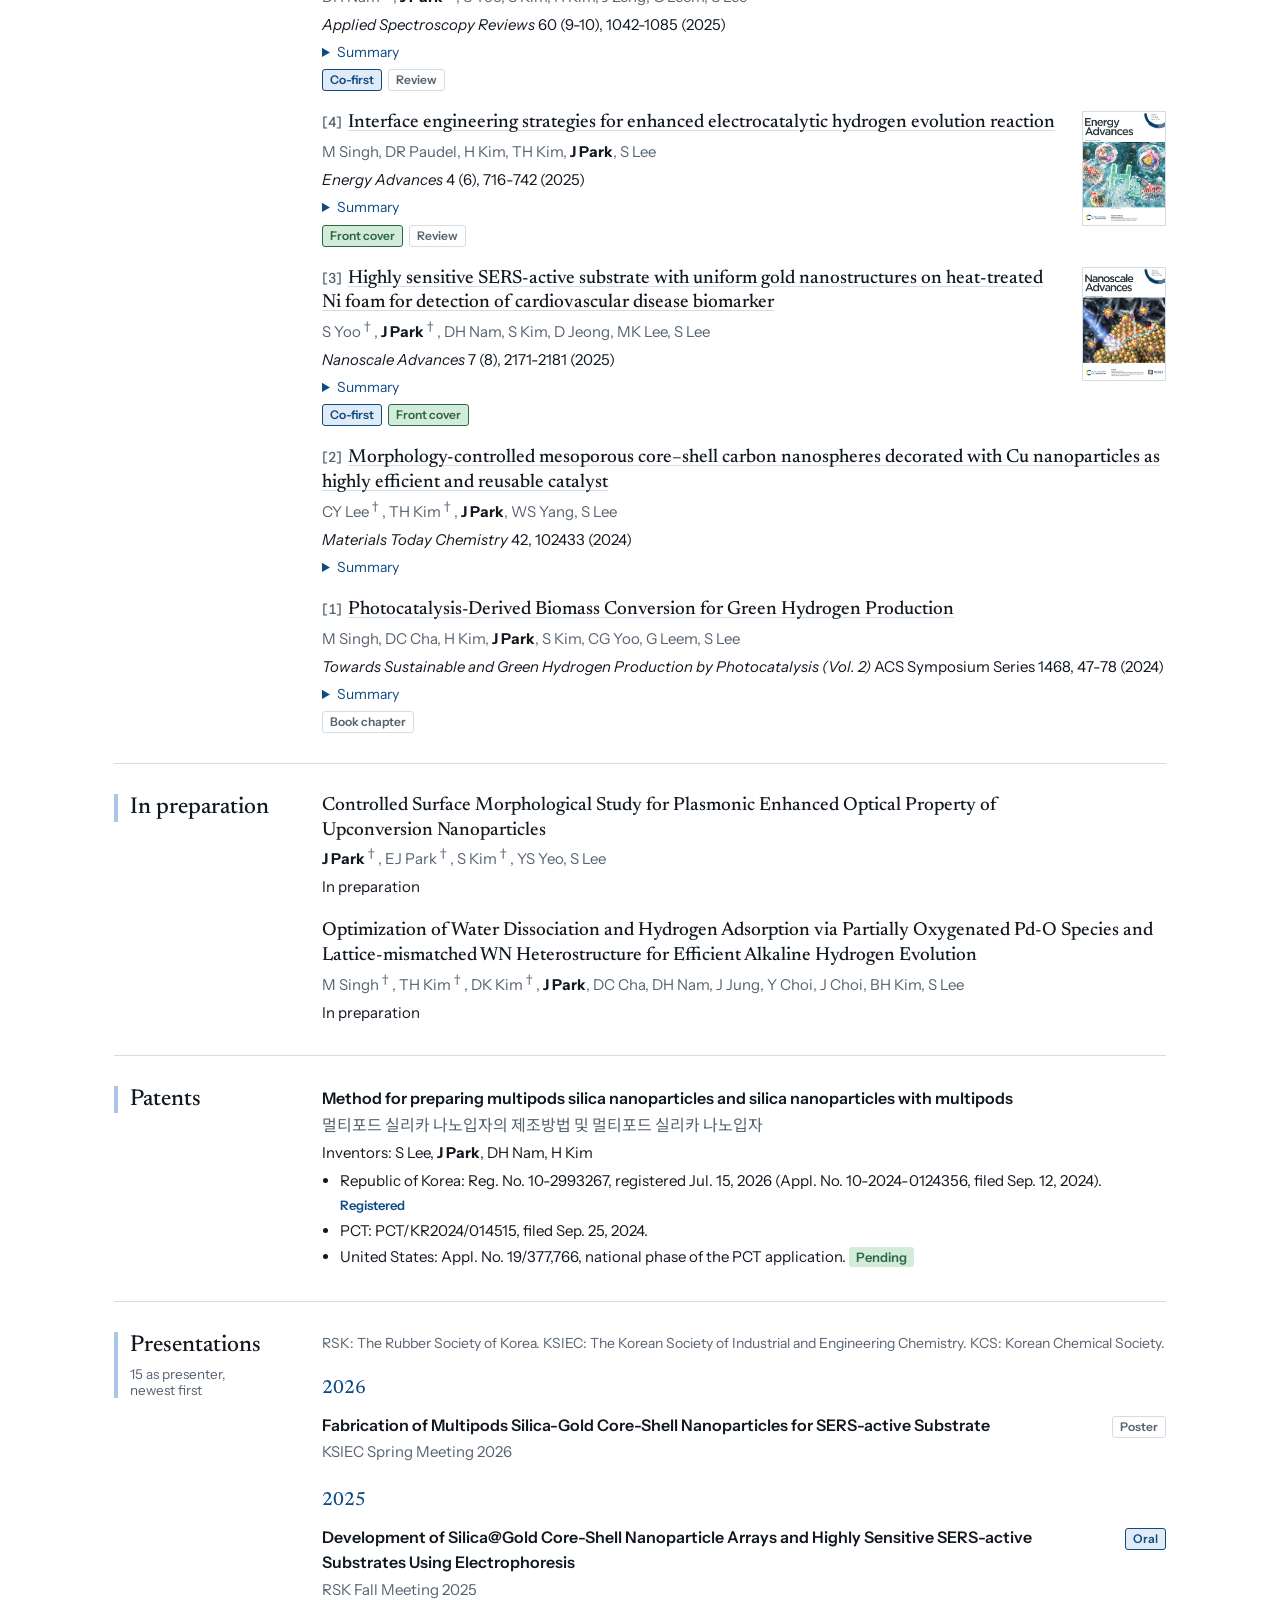
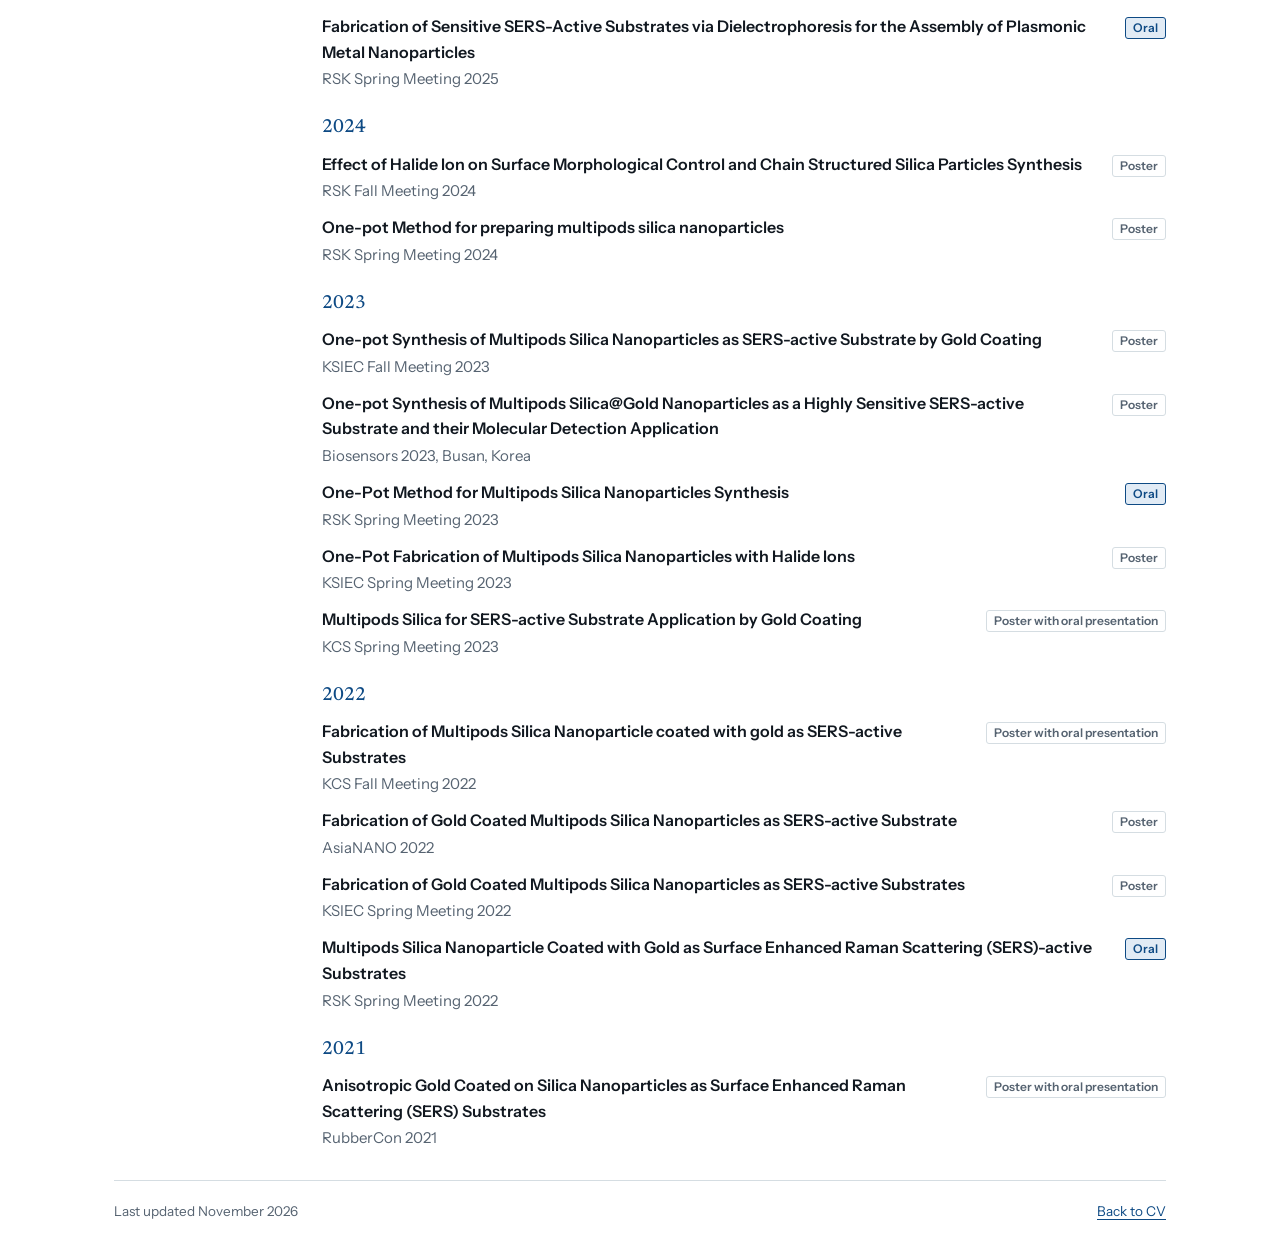
==== commit c2885805: "Add files via upload" ====
--- a/publications.html
+++ b/publications.html
@@ -64,7 +64,7 @@
                 <div class="title"><span class="num">[11]</span><a href="https://doi.org/10.1016/j.ijhydene.2026.157566" target="_blank" rel="noopener">High-entropy materials for electrocatalysis: Fundamentals, design, and applications in OER/ORR</a></div>
                 <p class="authors">MA Habib<sup>†</sup>, M Singh<sup>†</sup>, H Kim, <strong>J Park</strong>, S Kim, DC Cha, J Jung, YS Yeo, S Yoo, J Lee, JH Lee, S Lee</p>
                 <p class="venue"><em>International Journal of Hydrogen Energy</em> 276, 157566 (2026)</p>
-                <p class="gist"><span class="en">Reviews high-entropy materials as electrocatalysts for the oxygen evolution and oxygen reduction reactions, covering the fundamentals of multi-element synergy, rational design strategies, and their application in energy conversion devices.</span><span class="ko" lang="ko">OER 및 ORR용 electrocatalyst로서의 high-entropy material을 다룬 review. 다원소 synergy의 기초, 설계 전략, 에너지 변환 소자 응용을 정리함.</span></p>
+                <details class="gist"><summary><span class="en">Summary</span><span class="ko" lang="ko">요약</span></summary><p><span class="en">Reviews high-entropy materials as electrocatalysts for the oxygen evolution and oxygen reduction reactions, covering the fundamentals of multi-element synergy, rational design strategies, and their application in energy conversion devices.</span><span class="ko" lang="ko">OER 및 ORR용 electrocatalyst로서의 high-entropy material을 다룬 review. 다원소 synergy의 기초, 설계 전략, 에너지 변환 소자 응용을 정리함.</span></p></details>
                 <div class="tags"><span class="tag">Review</span></div>
             </div>
 
@@ -72,7 +72,7 @@
                 <div class="title"><span class="num">[10]</span><a href="https://doi.org/10.1186/s40580-026-00538-0" target="_blank" rel="noopener">Beyond persistence: SERS-driven strategies for PFAS detection and monitoring</a></div>
                 <p class="authors">DH Nam<sup>†</sup>, H Kim<sup>†</sup>, H Ban<sup>†</sup>, Ö Durak, <strong>J Park</strong>, JD Fortner, S Lee</p>
                 <p class="venue"><em>Nano Convergence</em> 13 (1), 11 (2026)</p>
-                <p class="gist"><span class="en">This review examines SERS-active platforms for the ultra-sensitive "molecular fingerprinting" of PFAS. It categorizes detection mechanisms into host-guest inclusion, covalent bonding, and physical adsorption to address environmental monitoring challenges.</span><span class="ko" lang="ko">PFAS의 초고감도 검출을 위한 SERS-active platform을 정리한 review. 검출 메커니즘을 host-guest inclusion, covalent bonding, physical adsorption으로 분류함.</span></p>
+                <details class="gist"><summary><span class="en">Summary</span><span class="ko" lang="ko">요약</span></summary><p><span class="en">This review examines SERS-active platforms for the ultra-sensitive "molecular fingerprinting" of PFAS. It categorizes detection mechanisms into host-guest inclusion, covalent bonding, and physical adsorption to address environmental monitoring challenges.</span><span class="ko" lang="ko">PFAS의 초고감도 검출을 위한 SERS-active platform을 정리한 review. 검출 메커니즘을 host-guest inclusion, covalent bonding, physical adsorption으로 분류함.</span></p></details>
                 <div class="tags"><span class="tag">Review</span></div>
             </div>
 
@@ -80,7 +80,7 @@
                 <div class="title"><span class="num">[9]</span><a href="https://doi.org/10.7473/EC.2026.61.1.1" target="_blank" rel="noopener">Morphology-directed growth of urchin-like Au nanoparticles using modular microfluidic chips</a></div>
                 <p class="authors">H Kim<sup>†</sup>, <strong>J Park</strong><sup>†</sup>, S Lee</p>
                 <p class="venue"><em>Elastomers and Composites</em> 61 (1), 1-7 (2026)</p>
-                <p class="gist"><span class="en">Employs modular microfluidic chips to direct the growth of urchin-like Au nanoparticles, enabling controlled tuning of branched morphology through reaction conditions in a continuous-flow format.</span><span class="ko" lang="ko">Modular microfluidic chip으로 urchin-like Au nanoparticle의 성장을 유도하고, continuous-flow 조건에서 반응 조건에 따라 branched morphology를 조절함.</span></p>
+                <details class="gist"><summary><span class="en">Summary</span><span class="ko" lang="ko">요약</span></summary><p><span class="en">Employs modular microfluidic chips to direct the growth of urchin-like Au nanoparticles, enabling controlled tuning of branched morphology through reaction conditions in a continuous-flow format.</span><span class="ko" lang="ko">Modular microfluidic chip으로 urchin-like Au nanoparticle의 성장을 유도하고, continuous-flow 조건에서 반응 조건에 따라 branched morphology를 조절함.</span></p></details>
                 <div class="tags"><span class="tag first">Co-first</span></div>
             </div>
 
@@ -88,7 +88,7 @@
                 <div class="title"><span class="num">[8]</span><a href="https://doi.org/10.1002/smll.202505906" target="_blank" rel="noopener">Heterointerface‐Driven Electronic Modulation in MoO<sub>2</sub>@N/Mo‒ReS<sub>2</sub> Hybrid for Efficient Alkaline HER, OER, and Overall Water Splitting</a></div>
                 <p class="authors">M Singh<sup>†</sup>, <strong>J Park</strong><sup>†</sup>, H Kim<sup>†</sup>, G Kim, D Cha, DR Paudel, BH Kim, S Lee</p>
                 <p class="venue"><em>Small</em> 21 (34), 2505906 (2025)</p>
-                <p class="gist"><span class="en">Introduces a MoO<sub>2</sub>@N/Mo-ReS<sub>2</sub> hybrid catalyst that leverages heterointerface-driven electronic modulation to enhance the number of active sites and catalytic performance in overall alkaline water splitting.</span><span class="ko" lang="ko">Heterointerface에 의한 electronic modulation으로 active site와 촉매 성능을 높인 MoO<sub>2</sub>@N/Mo-ReS<sub>2</sub> hybrid catalyst를 제시하고 alkaline overall water splitting에 적용함.</span></p>
+                <details class="gist"><summary><span class="en">Summary</span><span class="ko" lang="ko">요약</span></summary><p><span class="en">Introduces a MoO<sub>2</sub>@N/Mo-ReS<sub>2</sub> hybrid catalyst that leverages heterointerface-driven electronic modulation to enhance the number of active sites and catalytic performance in overall alkaline water splitting.</span><span class="ko" lang="ko">Heterointerface에 의한 electronic modulation으로 active site와 촉매 성능을 높인 MoO<sub>2</sub>@N/Mo-ReS<sub>2</sub> hybrid catalyst를 제시하고 alkaline overall water splitting에 적용함.</span></p></details>
                 <div class="tags"><span class="tag first">Co-first</span></div>
             </div>
 
@@ -97,10 +97,12 @@
                     <div class="title"><span class="num">[7]</span><a href="https://doi.org/10.1002/celc.202500014" target="_blank" rel="noopener">Synchronization of Emerging Materials and their Synthetic Strategies for Efficient Alkaline Water Splitting</a></div>
                     <p class="authors">DC Cha, C Kumar, A Maibam, S Yoo, <strong>J Park</strong>, S Kim, H Kim, TI Singh, S Lee</p>
                     <p class="venue"><em>ChemElectroChem</em> 12 (17), e202500014 (2025)</p>
-                    <p class="gist"><span class="en">A comprehensive review of synthetic strategies for developing electrocatalysts that overcome theoretical overpotential limits in HER and OER for high-purity green hydrogen production.</span><span class="ko" lang="ko">HER과 OER의 overpotential 한계를 넘기 위한 electrocatalyst 합성 전략을 정리한 review.</span></p>
+                    <details class="gist"><summary><span class="en">Summary</span><span class="ko" lang="ko">요약</span></summary><p><span class="en">A comprehensive review of synthetic strategies for developing electrocatalysts that overcome theoretical overpotential limits in HER and OER for high-purity green hydrogen production.</span><span class="ko" lang="ko">HER과 OER의 overpotential 한계를 넘기 위한 electrocatalyst 합성 전략을 정리한 review.</span></p></details>
                     <div class="tags"><span class="tag cover">Front cover</span><span class="tag">Review</span></div>
                 </div>
-                <img src="images/cover-chemelectrochem-2025.jpg" alt="ChemElectroChem front cover" width="640" height="850" loading="lazy">
+                <a class="zoom" href="images/cover-chemelectrochem-2025.jpg" data-title="Synchronization of Emerging Materials and their Synthetic Strategies for Efficient Alkaline Water Splitting" data-link="https://doi.org/10.1002/celc.202500014" data-sub="ChemElectroChem 12 (17), 2025. Front cover.">
+                    <img src="images/cover-chemelectrochem-2025.jpg" alt="ChemElectroChem front cover" width="640" height="850" loading="lazy">
+                </a>
             </div>
 
             <div class="pub withcover" id="p6">
@@ -108,17 +110,19 @@
                     <div class="title"><span class="num">[6]</span><a href="https://doi.org/10.1039/D5LC00238A" target="_blank" rel="noopener">Well-defined assembly of plasmonic metal nanoparticles by dielectrophoresis for highly sensitive SERS-active substrates</a></div>
                     <p class="authors">YS Yeo<sup>†</sup>, <strong>J Park</strong><sup>†</sup>, S Yoo, DH Nam, H Kim, TJ Lee, G Leem, JS Kwon, S Lee</p>
                     <p class="venue"><em>Lab on a Chip</em> 25 (17), 4309-4316 (2025)</p>
-                    <p class="gist"><span class="en">Details a precision assembly method using dielectrophoresis to create uniform nanoparticle patterns, resulting in stable "hotspots" for trace-level molecular detection down to 10<sup>−10</sup> M.</span><span class="ko" lang="ko">Dielectrophoresis로 nanoparticle을 균일한 패턴으로 조립해 안정적인 hotspot을 형성하고, 10<sup>−10</sup> M 수준의 분자 검출을 보임.</span></p>
+                    <details class="gist"><summary><span class="en">Summary</span><span class="ko" lang="ko">요약</span></summary><p><span class="en">Details a precision assembly method using dielectrophoresis to create uniform nanoparticle patterns, resulting in stable "hotspots" for trace-level molecular detection down to 10<sup>−10</sup> M.</span><span class="ko" lang="ko">Dielectrophoresis로 nanoparticle을 균일한 패턴으로 조립해 안정적인 hotspot을 형성하고, 10<sup>−10</sup> M 수준의 분자 검출을 보임.</span></p></details>
                     <div class="tags"><span class="tag first">Co-first</span><span class="tag cover">Front cover</span></div>
                 </div>
-                <img src="images/cover-lab-on-a-chip-2025.jpg" alt="Lab on a Chip front cover" width="640" height="878" loading="lazy">
+                <a class="zoom" href="images/cover-lab-on-a-chip-2025.jpg" data-title="Well-defined assembly of plasmonic metal nanoparticles by dielectrophoresis for highly sensitive SERS-active substrates" data-link="https://doi.org/10.1039/D5LC00238A" data-sub="Lab on a Chip 25 (17), 2025. Front cover.">
+                    <img src="images/cover-lab-on-a-chip-2025.jpg" alt="Lab on a Chip front cover" width="640" height="878" loading="lazy">
+                </a>
             </div>
 
             <div class="pub" id="p5">
                 <div class="title"><span class="num">[5]</span><a href="https://doi.org/10.1080/05704928.2025.2502677" target="_blank" rel="noopener">Recent progress on plasmonic hybrid SERS-active substrates for molecular detection</a></div>
                 <p class="authors">DH Nam<sup>†</sup>, <strong>J Park</strong><sup>†</sup>, S Yoo, S Kim, H Kim, J Zeng, G Leem, S Lee</p>
                 <p class="venue"><em>Applied Spectroscopy Reviews</em> 60 (9-10), 1042-1085 (2025)</p>
-                <p class="gist"><span class="en">Reviews advances in hybrid SERS substrates combining plasmonic metals with carbon nanostructures and MOFs, focusing on enhancing signal reproducibility and selectivity for diagnostic applications.</span><span class="ko" lang="ko">Plasmonic metal과 carbon nanostructure, MOF를 결합한 hybrid SERS substrate의 최근 연구를 정리한 review. 신호 재현성과 선택성 향상에 초점을 둠.</span></p>
+                <details class="gist"><summary><span class="en">Summary</span><span class="ko" lang="ko">요약</span></summary><p><span class="en">Reviews advances in hybrid SERS substrates combining plasmonic metals with carbon nanostructures and MOFs, focusing on enhancing signal reproducibility and selectivity for diagnostic applications.</span><span class="ko" lang="ko">Plasmonic metal과 carbon nanostructure, MOF를 결합한 hybrid SERS substrate의 최근 연구를 정리한 review. 신호 재현성과 선택성 향상에 초점을 둠.</span></p></details>
                 <div class="tags"><span class="tag first">Co-first</span><span class="tag">Review</span></div>
             </div>
 
@@ -127,10 +131,12 @@
                     <div class="title"><span class="num">[4]</span><a href="https://doi.org/10.1039/D5YA00022J" target="_blank" rel="noopener">Interface engineering strategies for enhanced electrocatalytic hydrogen evolution reaction</a></div>
                     <p class="authors">M Singh, DR Paudel, H Kim, TH Kim, <strong>J Park</strong>, S Lee</p>
                     <p class="venue"><em>Energy Advances</em> 4 (6), 716-742 (2025)</p>
-                    <p class="gist"><span class="en">Explores interface engineering as a key strategy to modulate electronic states and local environments of catalysts, optimizing water dissociation and hydrogen adsorption for superior HER performance.</span><span class="ko" lang="ko">촉매의 electronic state와 local environment를 조절하는 interface engineering 전략을 정리한 review. HER 성능을 위한 water dissociation과 hydrogen adsorption 최적화를 다룸.</span></p>
+                    <details class="gist"><summary><span class="en">Summary</span><span class="ko" lang="ko">요약</span></summary><p><span class="en">Explores interface engineering as a key strategy to modulate electronic states and local environments of catalysts, optimizing water dissociation and hydrogen adsorption for superior HER performance.</span><span class="ko" lang="ko">촉매의 electronic state와 local environment를 조절하는 interface engineering 전략을 정리한 review. HER 성능을 위한 water dissociation과 hydrogen adsorption 최적화를 다룸.</span></p></details>
                     <div class="tags"><span class="tag cover">Front cover</span><span class="tag">Review</span></div>
                 </div>
-                <img src="images/cover-energy-advances-2025.jpg" alt="Energy Advances front cover" width="640" height="878" loading="lazy">
+                <a class="zoom" href="images/cover-energy-advances-2025.jpg" data-title="Interface engineering strategies for enhanced electrocatalytic hydrogen evolution reaction" data-link="https://doi.org/10.1039/D5YA00022J" data-sub="Energy Advances 4 (6), 2025. Front cover.">
+                    <img src="images/cover-energy-advances-2025.jpg" alt="Energy Advances front cover" width="640" height="878" loading="lazy">
+                </a>
             </div>
 
             <div class="pub withcover" id="p3">
@@ -138,24 +144,26 @@
                     <div class="title"><span class="num">[3]</span><a href="https://doi.org/10.1039/D5NA00052A" target="_blank" rel="noopener">Highly sensitive SERS-active substrate with uniform gold nanostructures on heat-treated Ni foam for detection of cardiovascular disease biomarker</a></div>
                     <p class="authors">S Yoo<sup>†</sup>, <strong>J Park</strong><sup>†</sup>, DH Nam, S Kim, D Jeong, MK Lee, S Lee</p>
                     <p class="venue"><em>Nanoscale Advances</em> 7 (8), 2171-2181 (2025)</p>
-                    <p class="gist"><span class="en">Development of a uniform gold-decorated Ni foam substrate through heat treatment, achieving high SERS sensitivity for the detection of cardiac biomarkers like troponin I.</span><span class="ko" lang="ko">열처리한 Ni foam 위에 균일한 Au nanostructure를 형성한 SERS substrate를 개발하고, troponin I 등 cardiac biomarker 검출에 적용함.</span></p>
+                    <details class="gist"><summary><span class="en">Summary</span><span class="ko" lang="ko">요약</span></summary><p><span class="en">Development of a uniform gold-decorated Ni foam substrate through heat treatment, achieving high SERS sensitivity for the detection of cardiac biomarkers like troponin I.</span><span class="ko" lang="ko">열처리한 Ni foam 위에 균일한 Au nanostructure를 형성한 SERS substrate를 개발하고, troponin I 등 cardiac biomarker 검출에 적용함.</span></p></details>
                     <div class="tags"><span class="tag first">Co-first</span><span class="tag cover">Front cover</span></div>
                 </div>
-                <img src="images/cover-nanoscale-advances-2025.jpg" alt="Nanoscale Advances front cover" width="640" height="877" loading="lazy">
+                <a class="zoom" href="images/cover-nanoscale-advances-2025.jpg" data-title="Highly sensitive SERS-active substrate with uniform gold nanostructures on heat-treated Ni foam for detection of cardiovascular disease biomarker" data-link="https://doi.org/10.1039/D5NA00052A" data-sub="Nanoscale Advances 7 (8), 2025. Front cover.">
+                    <img src="images/cover-nanoscale-advances-2025.jpg" alt="Nanoscale Advances front cover" width="640" height="877" loading="lazy">
+                </a>
             </div>
 
             <div class="pub" id="p2">
                 <div class="title"><span class="num">[2]</span><a href="https://doi.org/10.1016/j.mtchem.2024.102433" target="_blank" rel="noopener">Morphology-controlled mesoporous core–shell carbon nanospheres decorated with Cu nanoparticles as highly efficient and reusable catalyst</a></div>
                 <p class="authors">CY Lee<sup>†</sup>, TH Kim<sup>†</sup>, <strong>J Park</strong>, WS Yang, S Lee</p>
                 <p class="venue"><em>Materials Today Chemistry</em> 42, 102433 (2024)</p>
-                <p class="gist"><span class="en">Presents the synthesis of mesoporous core-shell carbon nanospheres with Cu nanoparticles, demonstrating high surface area and reusability for the efficient reduction of organic pollutants.</span><span class="ko" lang="ko">Cu nanoparticle을 담지한 mesoporous core-shell carbon nanosphere를 합성하고, 유기 오염물 환원 반응에서 높은 활성과 재사용성을 보임.</span></p>
+                <details class="gist"><summary><span class="en">Summary</span><span class="ko" lang="ko">요약</span></summary><p><span class="en">Presents the synthesis of mesoporous core-shell carbon nanospheres with Cu nanoparticles, demonstrating high surface area and reusability for the efficient reduction of organic pollutants.</span><span class="ko" lang="ko">Cu nanoparticle을 담지한 mesoporous core-shell carbon nanosphere를 합성하고, 유기 오염물 환원 반응에서 높은 활성과 재사용성을 보임.</span></p></details>
             </div>
 
             <div class="pub" id="p1">
                 <div class="title"><span class="num">[1]</span><a href="https://pubs.acs.org/doi/10.1021/bk-2024-1468.ch003" target="_blank" rel="noopener">Photocatalysis-Derived Biomass Conversion for Green Hydrogen Production</a></div>
                 <p class="authors">M Singh, DC Cha, H Kim, <strong>J Park</strong>, S Kim, CG Yoo, G Leem, S Lee</p>
                 <p class="venue"><em>Towards Sustainable and Green Hydrogen Production by Photocatalysis (Vol. 2)</em> ACS Symposium Series 1468, 47-78 (2024)</p>
-                <p class="gist"><span class="en">Discusses integrating biomass valorization with photocatalytic water splitting to improve hydrogen yield while simultaneously producing value-added chemicals.</span><span class="ko" lang="ko">Biomass valorization과 photocatalytic water splitting을 결합해 수소 수율을 높이고 고부가 화합물을 함께 생산하는 방법을 다룬 book chapter.</span></p>
+                <details class="gist"><summary><span class="en">Summary</span><span class="ko" lang="ko">요약</span></summary><p><span class="en">Discusses integrating biomass valorization with photocatalytic water splitting to improve hydrogen yield while simultaneously producing value-added chemicals.</span><span class="ko" lang="ko">Biomass valorization과 photocatalytic water splitting을 결합해 수소 수율을 높이고 고부가 화합물을 함께 생산하는 방법을 다룬 book chapter.</span></p></details>
                 <div class="tags"><span class="tag">Book chapter</span></div>
             </div>
         </div>
@@ -270,5 +278,40 @@
     show(root.getAttribute('data-lang')||'en');
 })();
 </script>
+<script>
+/* Enlarges an image when a link with class "zoom" is selected. The panel is placed next to the selected image
+   instead of the middle of the window, because the page is shown inside a very tall frame on Google Sites. */
+(function(){
+    var box=null;
+    function close(){if(box){box.remove();box=null;document.removeEventListener('keydown',onKey);}}
+    function onKey(e){if(e.key==='Escape')close();}
+    document.addEventListener('click',function(e){
+        var a=e.target.closest?e.target.closest('a.zoom'):null;
+        if(!a)return;
+        e.preventDefault();close();
+        var title=a.getAttribute('data-title')||'',link=a.getAttribute('data-link'),sub=a.getAttribute('data-sub');
+        box=document.createElement('div');box.className='lightbox';box.setAttribute('role','dialog');box.setAttribute('aria-label',title);
+        box.style.height=document.documentElement.scrollHeight+'px';
+        var panel=document.createElement('div');panel.className='panel';
+        var btn=document.createElement('button');btn.type='button';btn.className='lb-close';btn.setAttribute('aria-label','Close');btn.textContent='\u00d7';
+        var img=document.createElement('img');img.src=a.getAttribute('href');img.alt=title;
+        var t=document.createElement('p');t.className='t';
+        if(link){var l=document.createElement('a');l.href=link;l.target='_blank';l.rel='noopener';l.textContent=title;t.appendChild(l);}else{t.textContent=title;}
+        panel.appendChild(btn);panel.appendChild(img);panel.appendChild(t);
+        if(sub){var s=document.createElement('p');s.className='s';s.textContent=sub;panel.appendChild(s);}
+        box.appendChild(panel);document.body.appendChild(box);
+        var r=a.getBoundingClientRect(),cy=r.top+window.pageYOffset+r.height/2;
+        function place(){
+            var h=panel.offsetHeight,top=cy-h/2,docH=document.documentElement.scrollHeight;
+            if(window.self===window.top){var vt=window.pageYOffset+12,vb=window.pageYOffset+window.innerHeight-12;top=Math.min(Math.max(top,vt),Math.max(vt,vb-h));}
+            panel.style.top=Math.max(12,Math.min(top,docH-h-12))+'px';
+        }
+        img.addEventListener('load',place);place();
+        box.addEventListener('click',function(ev){if(ev.target===box||ev.target===btn)close();});
+        document.addEventListener('keydown',onKey);btn.focus();
+    });
+    window.addEventListener('beforeprint',function(){document.querySelectorAll('details.gist').forEach(function(d){d.open=true;});});
+})();
+</script>
 </body>
 </html>
--- a/style.css
+++ b/style.css
@@ -1,12 +1,15 @@
 /* Jaejun Park, academic CV
-   Layout: one left-aligned column (max 920px) on two full-width tinted bands.
-   Band A (pale green) runs from the top through the publication list; band B (pale blue) holds the rest.
+   Layout: one left-aligned column (max 1100px) on a white page, so it blends into the white Google Sites page that embeds it.
+   Part A (top through the publication list) uses green markers; part B (the rest) uses blue markers.
+   Light theme only: the embedding page is always white.
    Each section is a two-column row: a narrow rail with the section name, then the entries.
    Name and text are black; Hanyang blue is used for links, pastel green for markers and tags.
    Language: elements with class "en" or "ko" are shown according to html[data-lang]. */
 :root{
-  --green-pale:#f2f8f3;   /* band A */
-  --blue-pale:#eff4f9;    /* band B */
+  --green-pale:#ffffff;   /* background of part A; white to match the embedding page */
+  --blue-pale:#ffffff;    /* background of part B */
+  --green-mark:#a9d8b6;   /* section marker, part A */
+  --blue-mark:#a9c6e6;    /* section marker, part B */
   --surface:#ffffff;
   --ink:#111820;
   --muted:#566371;
@@ -19,15 +22,8 @@
   --body:"Instrument Sans","Noto Sans KR","Segoe UI","Apple SD Gothic Neo","Malgun Gothic",Arial,sans-serif;
   --rail:176px;
 }
-@media (prefers-color-scheme: dark){
-  :root{
-    --green-pale:#131b17; --blue-pale:#12171d; --surface:#1a2129; --ink:#e7ebee; --muted:#98a5b0;
-    --rule:#2a343d; --blue:#8fbdf0; --blue-soft:#1a2c40; --green:#213a2b; --green-ink:#9fd3b0;
-    color-scheme:dark;
-  }
-}
 *{box-sizing:border-box}
-html{-webkit-text-size-adjust:100%}
+html{-webkit-text-size-adjust:100%;color-scheme:light;background:#fff}
 body{margin:0;background:var(--blue-pale);color:var(--ink);font-family:var(--body);font-size:16px;line-height:1.6}
 a{color:var(--blue);text-decoration-thickness:1px;text-underline-offset:3px}
 a:hover{text-decoration-thickness:2px}
@@ -41,12 +37,13 @@
 html[data-lang="ko"] body{word-break:keep-all}
 
 .band-a{background:var(--green-pale)}
-.band-b{background:linear-gradient(var(--green-pale),var(--blue-pale) 96px)}
-.page{max-width:920px;margin:0 auto;padding:0 24px}
-.band-b .page{padding-bottom:64px}
+.band-b{background:var(--blue-pale)}
+.page{max-width:1100px;margin:0 auto;padding:0 24px}
+.band-b .page{padding-bottom:32px}
+.band-b .block.first{border-top:1px solid var(--rule)}
 
 /* top bar */
-.top{display:flex;flex-wrap:wrap;gap:10px 24px;align-items:center;justify-content:space-between;padding:18px 0;border-bottom:1px solid var(--green)}
+.top{display:flex;flex-wrap:wrap;gap:10px 24px;align-items:center;justify-content:space-between;padding:18px 0;border-bottom:2px solid var(--green-mark)}
 .top .who{font-family:var(--display);font-size:19px;font-weight:500;color:var(--ink);text-decoration:none}
 .top .right{display:flex;flex-wrap:wrap;gap:10px 24px;align-items:center}
 .top nav{display:flex;flex-wrap:wrap;gap:4px 22px;font-size:15px}
@@ -55,7 +52,7 @@
 .top nav a[aria-current="page"]{color:var(--ink);border-bottom-color:var(--green-ink)}
 .lang{display:flex;border:1px solid var(--green-ink);border-radius:999px;overflow:hidden}
 .lang button{font:inherit;font-size:13.5px;line-height:1;padding:7px 12px;border:0;background:transparent;color:var(--green-ink);cursor:pointer}
-.lang button[aria-pressed="true"]{background:var(--green-ink);color:var(--green-pale)}
+.lang button[aria-pressed="true"]{background:var(--green-ink);color:#fff}
 
 /* hero */
 .hero{padding:52px 0 36px;display:grid;grid-template-columns:minmax(0,1fr) 250px;gap:32px 48px;align-items:end}
@@ -75,17 +72,43 @@
 .record td{text-align:right;font-family:var(--display);font-size:20px;padding:6px 0;border-bottom:1px solid color-mix(in srgb,var(--blue) 18%,transparent)}
 .record tfoot td{font-family:var(--body);font-size:12.5px;color:var(--muted);text-align:left;padding-top:8px;border-bottom:0}
 
-/* research images */
-.gallery{display:grid;grid-template-columns:repeat(2,minmax(0,1fr));gap:14px;margin:0;padding-bottom:40px}
-.gallery figure{margin:0}
-.gallery img{width:100%;border-radius:4px;border:1px solid var(--rule)}
-.gallery figcaption{font-size:13px;color:var(--muted);margin-top:6px;line-height:1.4}
+/* research highlights */
+.hl{display:flex;flex-direction:column;gap:6px}
+.hl h3{font-family:var(--display);font-weight:500;font-size:20px;line-height:1.3;margin:0}
+.hl p{margin:0;max-width:72ch}
+.hl .ref{font-size:15px}
+.hl .imgs{display:grid;grid-template-columns:repeat(2,minmax(0,1fr));gap:14px;margin-top:8px;max-width:620px}
+.hl figure{margin:0}
+.hl img{width:100%;border-radius:4px;border:1px solid var(--rule)}
+.hl figcaption{font-size:13px;color:var(--muted);margin-top:6px;line-height:1.4}
+
+/* journal covers with titles */
+.coverrow{display:grid;grid-template-columns:repeat(4,minmax(0,1fr));gap:20px}
+.coverrow figure{margin:0}
+.coverrow img{width:100%;border:1px solid var(--rule)}
+.coverrow figcaption{margin-top:10px;font-size:14px;line-height:1.4}
+.coverrow figcaption a{color:var(--ink);text-decoration-color:var(--rule)}
+.coverrow figcaption a:hover{color:var(--blue);text-decoration-color:var(--blue)}
+.coverrow figcaption span{display:block;color:var(--muted);font-size:13px;margin-top:4px}
+
+/* enlarge on click */
+a.zoom{display:block;cursor:zoom-in}
+.lightbox{position:absolute;left:0;top:0;width:100%;background:rgba(17,24,32,.6);z-index:10}
+.lightbox .panel{position:absolute;left:50%;transform:translateX(-50%);width:min(92%,480px);background:var(--surface);border-radius:8px;padding:16px 16px 14px;box-shadow:0 12px 40px rgba(0,0,0,.3)}
+.lightbox img{width:100%;max-height:620px;object-fit:contain}
+.lightbox .t{font-family:var(--display);font-size:17px;line-height:1.35;margin:12px 0 0}
+.lightbox .s{font-size:13.5px;color:var(--muted);margin:4px 0 0}
+.lb-close{position:absolute;top:-14px;right:-14px;width:36px;height:36px;border-radius:50%;border:1px solid var(--rule);background:var(--surface);color:var(--ink);font-size:22px;line-height:1;cursor:pointer}
+
+/* collapsible paper summary */
+details.gist summary{cursor:pointer;color:var(--blue);font-size:14px;width:max-content}
+details.gist p{margin:4px 0 0;font-size:15px;max-width:68ch}
 
 /* sections */
 .block{display:grid;grid-template-columns:var(--rail) minmax(0,1fr);gap:8px 32px;padding:30px 0;border-top:1px solid var(--rule)}
 .block.first{border-top:0}
-.block>h2{font-family:var(--display);font-weight:500;font-size:23px;line-height:1.2;margin:0;text-wrap:balance;padding-left:12px;border-left:4px solid var(--green);align-self:start}
-.band-b .block>h2{border-left-color:var(--blue-soft)}
+.block>h2{font-family:var(--display);font-weight:500;font-size:23px;line-height:1.2;margin:0;text-wrap:balance;padding-left:12px;border-left:4px solid var(--green-mark);align-self:start}
+.band-b .block>h2{border-left-color:var(--blue-mark)}
 .block>h2 small{display:block;font-family:var(--body);font-size:13.5px;font-weight:400;color:var(--muted);margin-top:6px}
 .entries{display:flex;flex-direction:column;gap:20px;min-width:0}
 .note{font-size:14px;color:var(--muted);margin:0}
@@ -124,6 +147,7 @@
 .pub.withcover{display:grid;grid-template-columns:minmax(0,1fr) 84px;gap:4px 20px;align-items:start}
 .pub.withcover .text{display:flex;flex-direction:column;gap:4px;min-width:0}
 .pub.withcover img{border:1px solid var(--rule);width:84px}
+.pub.withcover a.zoom{width:84px}
 
 /* skills */
 .skills{margin:0;display:grid;grid-template-columns:150px minmax(0,1fr);gap:10px 20px}
@@ -156,23 +180,25 @@
   .block>h2{margin-bottom:8px}
   .skills{grid-template-columns:1fr;gap:2px}
   .skills dd{margin-bottom:10px}
-  .gallery{grid-template-columns:1fr 1fr}
+  .coverrow{grid-template-columns:repeat(2,minmax(0,1fr))}
 }
 @media (max-width:420px){
   .page{padding:0 16px}
   .item{grid-template-columns:1fr}
   .pub.withcover{grid-template-columns:1fr}
-  .pub.withcover img{display:none}
+  .pub.withcover a.zoom{display:none}
   .talks li{grid-template-columns:1fr}
 }
 
 /* Print: the browser's "Save as PDF" gives a clean paper CV in the language currently shown. */
 @media print{
-  :root{--green-pale:#fff;--blue-pale:#fff;--surface:#fff;--ink:#000;--muted:#444;--rule:#bbb;--blue:#000;--blue-soft:#fff;--green:#fff;--green-ink:#000}
+  :root{--green-pale:#fff;--blue-pale:#fff;--surface:#fff;--ink:#000;--muted:#444;--rule:#bbb;--blue:#000;--blue-soft:#fff;--green:#fff;--green-ink:#000;--green-mark:#fff;--blue-mark:#fff}
   body{font-size:10.5pt;line-height:1.4;background:#fff}
   .band-a,.band-b{background:none}
   .page{max-width:none;padding:0}
-  .top .right,footer .links,.jump,.pub.withcover img,.gallery{display:none}
+  .top .right,footer .links,.jump,.pub.withcover a.zoom,.lightbox,details.gist summary{display:none}
+  .coverrow img{max-height:130pt;width:auto}
+  .hl .imgs{max-width:300pt}
   .pub.withcover{grid-template-columns:1fr}
   .top{padding:0 0 6pt}
   .hero{padding:14pt 0 10pt;grid-template-columns:1fr 190pt}
